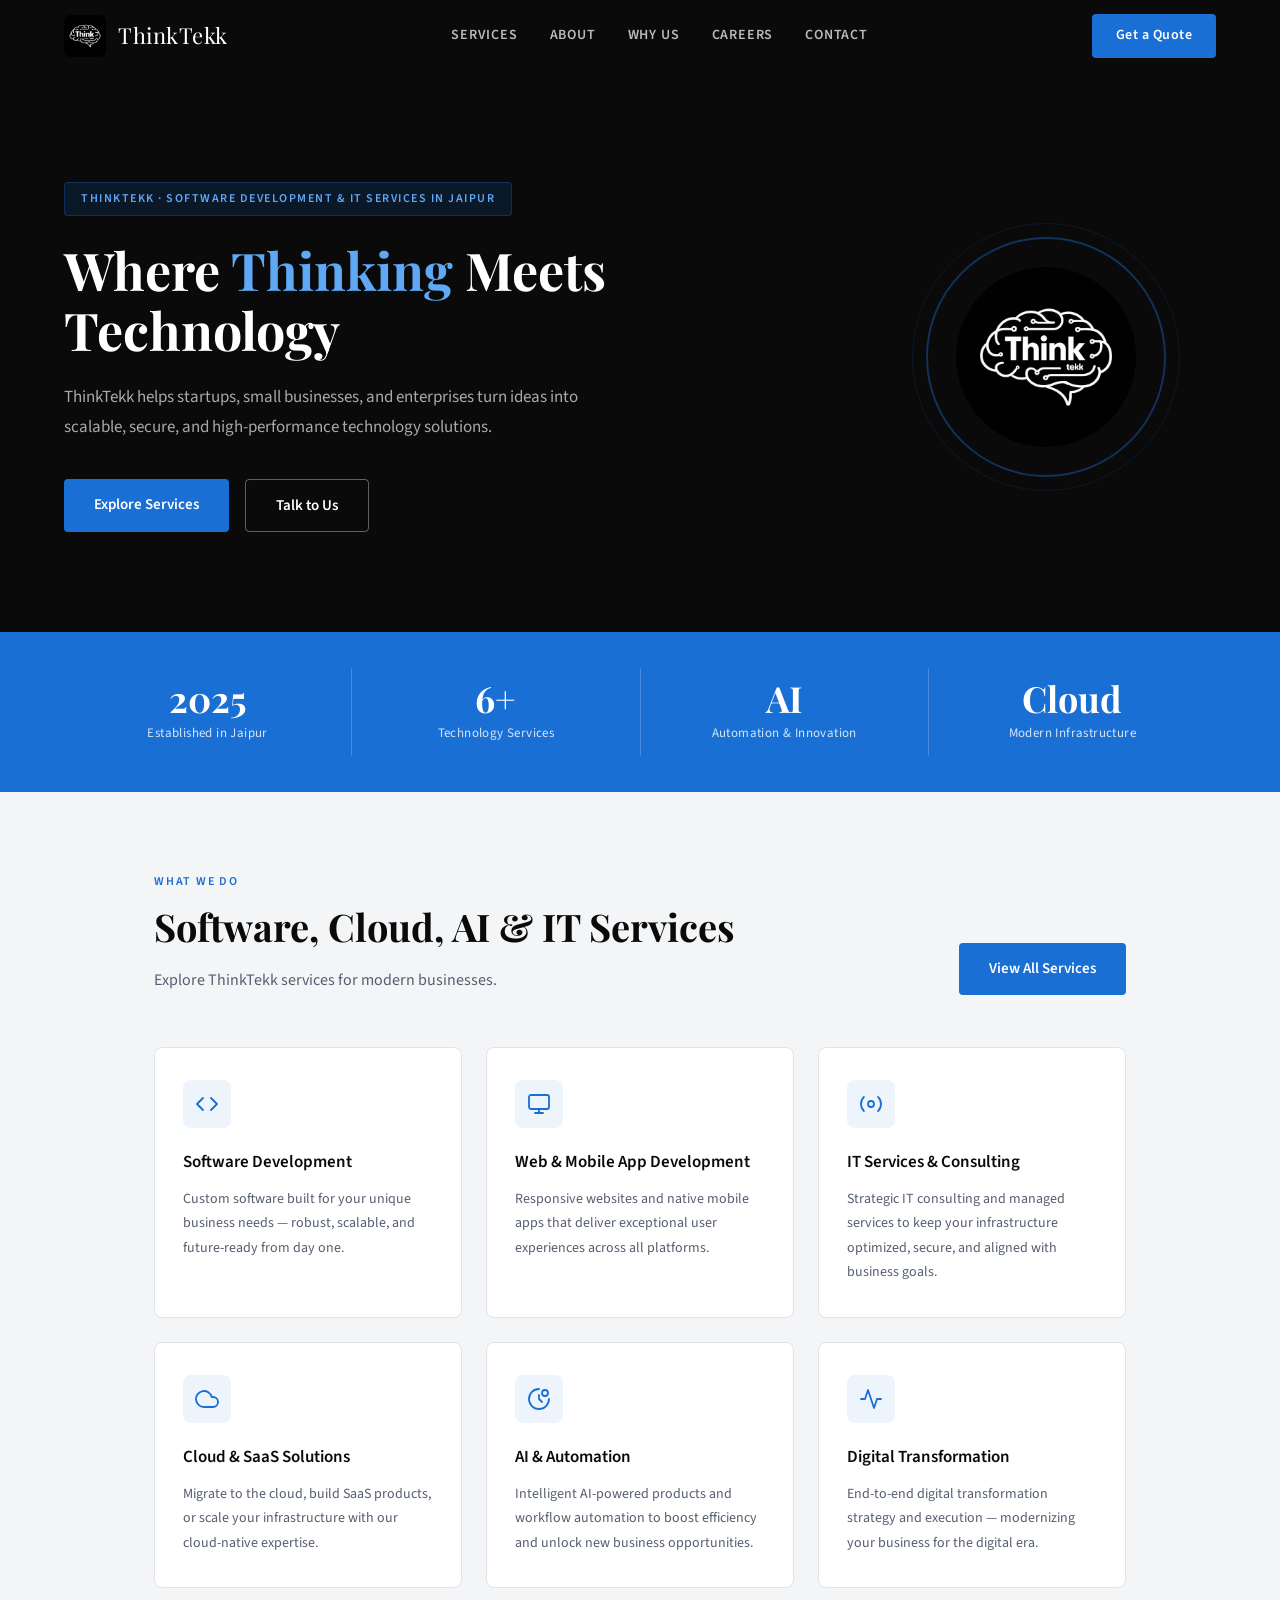
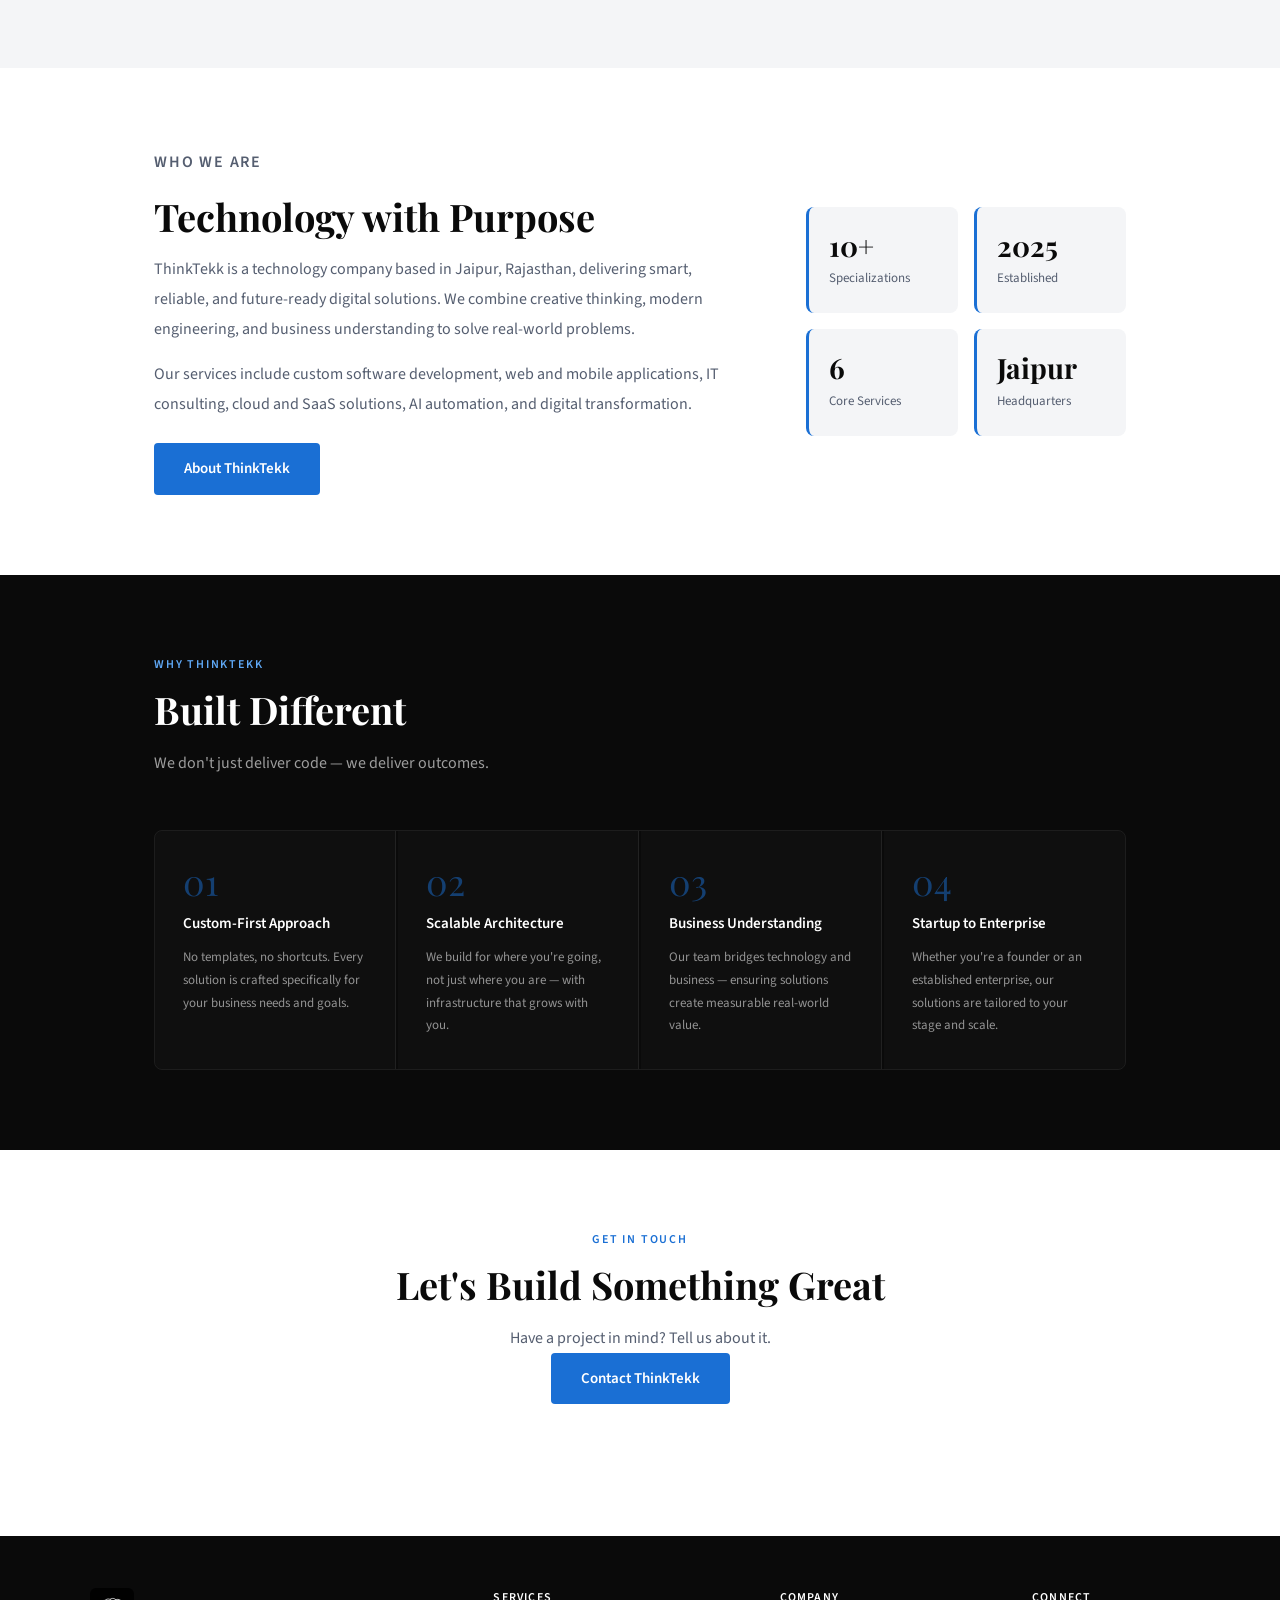
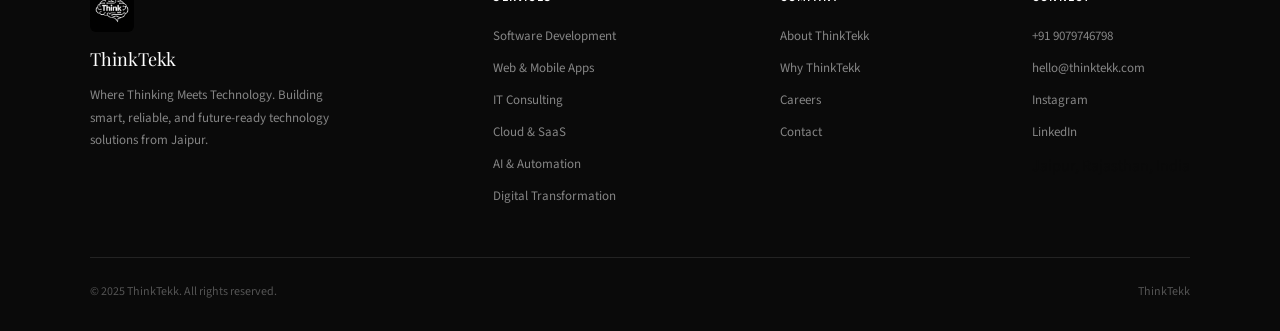
==== index.html @ 63abc214 "Improve homepage SEO, navigation and social links" ====
<!DOCTYPE html>
<html lang="en">
<head>
  <meta charset="UTF-8" />
  <meta name="viewport" content="width=device-width, initial-scale=1.0" />
  <title>ThinkTekk | Software Development & IT Services in Jaipur</title>
  <meta name="description" content="ThinkTekk is a Jaipur-based technology company offering software development, web and mobile apps, cloud and SaaS, AI automation, IT consulting, and digital transformation services." />
  <meta name="keywords" content="ThinkTekk, Think Tekk, Think Tek, Think Tech, software company Jaipur, IT company Jaipur, software development Jaipur, web development Jaipur, mobile app development, cloud solutions, AI automation, IT consulting" />
  <meta name="author" content="ThinkTekk" />
  <meta name="robots" content="index, follow, max-image-preview:large" />
  <link rel="canonical" href="https://www.thinktekk.com/" />
  <meta property="og:title" content="ThinkTekk | Software Development & IT Services in Jaipur" />
  <meta property="og:description" content="ThinkTekk delivers software, web, mobile, cloud, AI and IT consulting solutions from Jaipur, Rajasthan." />
  <meta property="og:image" content="https://www.thinktekk.com/asset/thinktekklogo.jpeg" />
  <meta property="og:url" content="https://www.thinktekk.com/" />
  <meta property="og:type" content="website" />
  <meta name="twitter:card" content="summary_large_image" />
  <meta name="twitter:title" content="ThinkTekk | Software Development & IT Services" />
  <meta name="twitter:description" content="Software development, web and mobile apps, cloud, AI automation and IT consulting by ThinkTekk." />
  <meta name="twitter:image" content="https://www.thinktekk.com/asset/thinktekklogo.jpeg" />
  <link rel="icon" href="asset/thinktekklogo.jpeg" type="image/jpeg" />
  <link rel="preconnect" href="https://fonts.googleapis.com">
  <link rel="preconnect" href="https://fonts.gstatic.com" crossorigin>
  <link href="https://fonts.googleapis.com/css2?family=Playfair+Display:wght@400;700&family=Source+Sans+3:wght@300;400;600&display=swap" rel="stylesheet" />
  <link rel="stylesheet" href="css/variables.css" />
  <link rel="stylesheet" href="css/base.css" />
  <link rel="stylesheet" href="css/navbar.css" />
  <link rel="stylesheet" href="css/hero.css" />
  <link rel="stylesheet" href="css/stats.css" />
  <link rel="stylesheet" href="css/services.css" />
  <link rel="stylesheet" href="css/about.css" />
  <link rel="stylesheet" href="css/why.css" />
  <link rel="stylesheet" href="css/contact.css" />
  <link rel="stylesheet" href="css/footer.css" />
  <link rel="stylesheet" href="css/careers.css" />
  <link rel="stylesheet" href="css/responsive.css" />
  <script type="application/ld+json">
  {
    "@context":"https://schema.org",
    "@type":"Organization",
    "name":"ThinkTekk",
    "alternateName":["Think Tekk","Think Tek","Think Tech"],
    "url":"https://www.thinktekk.com/",
    "logo":"https://www.thinktekk.com/asset/thinktekklogo.jpeg",
    "description":"Technology company providing software development, web and mobile apps, cloud, AI automation and IT consulting services.",
    "address":{"@type":"PostalAddress","addressLocality":"Jaipur","addressRegion":"Rajasthan","addressCountry":"IN"},
    "sameAs":["https://www.instagram.com/thethinktekk/","https://www.linkedin.com/company/think-tekk/"]
  }
  </script>
  <script type="application/ld+json">
  {
    "@context":"https://schema.org",
    "@type":"WebSite",
    "name":"ThinkTekk",
    "alternateName":["Think Tekk","Think Tek","Think Tech"],
    "url":"https://www.thinktekk.com/"
  }
  </script>
</head>
<body>
  <nav id="navbar" class="navbar" aria-label="Main navigation">
    <a href="/" class="nav-logo" aria-label="ThinkTekk home"><img src="asset/thinktekklogo.jpeg" alt="ThinkTekk software company Jaipur logo" /><span>ThinkTekk</span></a>
    <div class="nav-links" id="navLinks">
      <a href="services.html">Services</a>
      <a href="about.html">About</a>
      <a href="index.html#why">Why Us</a>
      <a href="careers.html">Careers</a>
      <a href="contact.html">Contact</a>
    </div>
    <a href="contact.html" class="nav-cta">Get a Quote</a>
    <button class="nav-hamburger" id="hamburger" aria-label="Toggle menu"><span></span><span></span><span></span></button>
  </nav>

  <main>
    <section class="hero" id="home">
      <div class="hero-text">
        <div class="hero-eyebrow">ThinkTekk · Software Development &amp; IT Services in Jaipur</div>
        <h1>Where <em>Thinking</em> Meets<br />Technology</h1>
        <p class="hero-sub">ThinkTekk helps startups, small businesses, and enterprises turn ideas into scalable, secure, and high-performance technology solutions.</p>
        <div class="hero-btns"><a href="services.html" class="btn-primary">Explore Services</a><a href="contact.html" class="btn-ghost">Talk to Us</a></div>
      </div>
      <div class="hero-visual"><div class="hero-logo-wrap"><img src="asset/thinktekklogo.jpeg" alt="ThinkTekk logo" /></div></div>
    </section>

    <div class="stats-bar">
      <div class="stat"><span class="stat-num">2025</span><span class="stat-label">Established in Jaipur</span></div>
      <div class="stat"><span class="stat-num">6+</span><span class="stat-label">Technology Services</span></div>
      <div class="stat"><span class="stat-num">AI</span><span class="stat-label">Automation &amp; Innovation</span></div>
      <div class="stat"><span class="stat-num">Cloud</span><span class="stat-label">Modern Infrastructure</span></div>
    </div>

    <section class="services" id="services">
      <div class="section-inner">
        <div class="services-header"><div><p class="section-tag">What We Do</p><h2 class="section-title">Software, Cloud, AI &amp; IT Services</h2><p class="section-sub">Explore ThinkTekk services for modern businesses.</p></div><a href="services.html" class="btn-primary">View All Services</a></div>
        <div class="services-grid" id="servicesGrid"></div>
      </div>
    </section>

    <section class="about" id="about"><div class="section-inner"><div class="about-inner"><div class="about-text"><p class="section-tag">Who We Are</p><h2 class="section-title">Technology with Purpose</h2><p>ThinkTekk is a technology company based in Jaipur, Rajasthan, delivering smart, reliable, and future-ready digital solutions. We combine creative thinking, modern engineering, and business understanding to solve real-world problems.</p><p>Our services include custom software development, web and mobile applications, IT consulting, cloud and SaaS solutions, AI automation, and digital transformation.</p><a href="about.html" class="btn-primary">About ThinkTekk</a></div><div class="about-highlights" id="aboutHighlights"></div></div></div></section>

    <section class="why" id="why"><div class="section-inner"><p class="section-tag accent-blue">Why ThinkTekk</p><h2 class="section-title light">Built Different</h2><p class="section-sub light">We don't just deliver code — we deliver outcomes.</p><div class="why-grid" id="whyGrid"></div></div></section>

    <section class="contact" id="contact"><div class="section-inner"><div class="contact-header"><p class="section-tag">Get In Touch</p><h2 class="section-title">Let's Build Something Great</h2><p class="section-sub centered">Have a project in mind? Tell us about it.</p><a href="contact.html" class="btn-primary">Contact ThinkTekk</a></div></div></section>
  </main>

  <footer>
    <div class="footer-top">
      <div class="footer-brand"><img src="asset/thinktekklogo.jpeg" alt="ThinkTekk" /><p class="brand-name">ThinkTekk</p><p>Where Thinking Meets Technology. Building smart, reliable, and future-ready technology solutions from Jaipur.</p></div>
      <div class="footer-col"><h4>Services</h4><a href="software-development.html">Software Development</a><a href="web-mobile-app-development.html">Web &amp; Mobile Apps</a><a href="it-consulting.html">IT Consulting</a><a href="cloud-saas.html">Cloud &amp; SaaS</a><a href="ai-automation.html">AI &amp; Automation</a><a href="digital-transformation.html">Digital Transformation</a></div>
      <div class="footer-col"><h4>Company</h4><a href="about.html">About ThinkTekk</a><a href="index.html#why">Why ThinkTekk</a><a href="careers.html">Careers</a><a href="contact.html">Contact</a></div>
      <div class="footer-col"><h4>Connect</h4><a href="tel:+919079746798">+91 9079746798</a><a href="mailto:hello@thinktekk.com">hello@thinktekk.com</a><a href="https://www.instagram.com/thethinktekk/" target="_blank" rel="noopener noreferrer">Instagram</a><a href="https://www.linkedin.com/company/think-tekk/" target="_blank" rel="noopener noreferrer">LinkedIn</a><span>Jaipur, Rajasthan, India</span></div>
    </div>
    <div class="footer-bottom"><p>© 2025 ThinkTekk. All rights reserved.</p><a href="/">ThinkTekk</a></div>
  </footer>
  <script src="js/data.js"></script><script src="js/navbar.js"></script><script src="js/services.js"></script><script src="js/about.js"></script><script src="js/why.js"></script><script src="js/animations.js"></script>
</body>
</html>
---- css/variables.css ----
/* =============================================
   DESIGN TOKENS — variables.css
   ============================================= */
:root {
  --black:        #0a0a0a;
  --white:        #ffffff;
  --accent:       #1a6fd4;
  --accent-dark:  #1256aa;
  --accent-light: #5fa8f5;

  --gray-light:   #f4f5f7;
  --gray-mid:     #e0e3ea;
  --gray-text:    #555e70;

  --font-serif: 'Playfair Display', serif;
  --font-sans:  'Source Sans 3', sans-serif;

  --radius-sm:  4px;
  --radius-md:  8px;
  --radius-lg:  12px;

  --section-pad: 80px 0;
  --container:   1100px;
}
---- css/base.css ----
/* =============================================
   BASE — base.css
   ============================================= */
*, *::before, *::after { margin: 0; padding: 0; box-sizing: border-box; }

html { scroll-behavior: smooth; }

body {
  font-family: var(--font-sans);
  color: var(--black);
  background: var(--white);
  font-size: 16px;
  line-height: 1.7;
}

a { text-decoration: none; color: inherit; }

img { display: block; max-width: 100%; }

/* Shared section wrapper */
.section-inner {
  max-width: var(--container);
  margin: 0 auto;
  padding: 0 5%;
}

/* Shared typography helpers */
.section-tag {
  font-size: 12px;
  font-weight: 600;
  letter-spacing: 1.8px;
  text-transform: uppercase;
  color: var(--accent);
  margin-bottom: 12px;
}
.section-tag.accent-blue { color: var(--accent-light); }

.section-title {
  font-family: var(--font-serif);
  font-size: 38px;
  line-height: 1.2;
  color: var(--black);
  margin-bottom: 16px;
}
.section-title.light { color: var(--white); }

.section-sub {
  font-size: 16px;
  color: var(--gray-text);
  max-width: 560px;
  line-height: 1.8;
}
.section-sub.light   { color: rgba(255,255,255,0.6); }
.section-sub.centered{ margin: 0 auto; text-align: center; }

/* Shared buttons */
.btn-primary {
  display: inline-block;
  background: var(--accent);
  color: var(--white);
  padding: 13px 30px;
  border-radius: var(--radius-sm);
  font-weight: 600;
  font-size: 15px;
  transition: background 0.2s;
}
.btn-primary:hover { background: var(--accent-dark); }

.btn-ghost {
  display: inline-block;
  border: 1.5px solid rgba(255,255,255,0.35);
  color: var(--white);
  padding: 13px 30px;
  border-radius: var(--radius-sm);
  font-weight: 600;
  font-size: 15px;
  transition: border-color 0.2s;
}
.btn-ghost:hover { border-color: var(--white); }

/* Fade-in animation (triggered by JS) */
.fade-in {
  opacity: 0;
  transform: translateY(24px);
  transition: opacity 0.55s ease, transform 0.55s ease;
}
.fade-in.visible {
  opacity: 1;
  transform: translateY(0);
}
---- css/navbar.css ----
/* =============================================
   NAVBAR — navbar.css
   ============================================= */
.navbar {
  background: var(--black);
  padding: 0 5%;
  display: flex;
  align-items: center;
  justify-content: space-between;
  height: 72px;
  position: sticky;
  top: 0;
  z-index: 1000;
  transition: box-shadow 0.3s;
}
.navbar.scrolled {
  box-shadow: 0 2px 24px rgba(0,0,0,0.4);
}

.nav-logo {
  display: flex;
  align-items: center;
  gap: 12px;
}
.nav-logo img {
  height: 42px;
  width: 42px;
  border-radius: 6px;
  object-fit: cover;
}
.nav-logo span {
  color: var(--white);
  font-family: var(--font-serif);
  font-size: 22px;
  letter-spacing: 0.5px;
}

.nav-links {
  display: flex;
  gap: 32px;
}
.nav-links a {
  color: rgba(255,255,255,0.72);
  font-size: 14px;
  font-weight: 600;
  letter-spacing: 0.8px;
  text-transform: uppercase;
  transition: color 0.2s;
  position: relative;
}
.nav-links a::after {
  content: '';
  position: absolute;
  bottom: -4px;
  left: 0;
  width: 0;
  height: 2px;
  background: var(--accent);
  transition: width 0.25s;
}
.nav-links a:hover { color: var(--white); }
.nav-links a:hover::after { width: 100%; }

.nav-cta {
  background: var(--accent);
  color: var(--white);
  padding: 10px 24px;
  border-radius: var(--radius-sm);
  font-size: 14px;
  font-weight: 600;
  letter-spacing: 0.5px;
  transition: background 0.2s;
}
.nav-cta:hover { background: var(--accent-dark); }

/* Hamburger (mobile) */
.nav-hamburger {
  display: none;
  flex-direction: column;
  gap: 5px;
  background: none;
  border: none;
  cursor: pointer;
  padding: 4px;
}
.nav-hamburger span {
  display: block;
  width: 24px;
  height: 2px;
  background: var(--white);
  border-radius: 2px;
  transition: all 0.25s;
}
.nav-hamburger.open span:nth-child(1) { transform: translateY(7px) rotate(45deg); }
.nav-hamburger.open span:nth-child(2) { opacity: 0; }
.nav-hamburger.open span:nth-child(3) { transform: translateY(-7px) rotate(-45deg); }
---- css/hero.css ----
/* =============================================
   HERO — hero.css
   ============================================= */
.hero {
  background: var(--black);
  padding: 100px 5% 90px;
  display: flex;
  align-items: center;
  gap: 60px;
  min-height: 560px;
  max-width: 100%;
}

.hero-text { flex: 1; }

.hero-eyebrow {
  display: inline-block;
  background: rgba(26,111,212,0.15);
  color: var(--accent-light);
  font-size: 12px;
  font-weight: 600;
  letter-spacing: 1.5px;
  text-transform: uppercase;
  padding: 6px 16px;
  border-radius: var(--radius-sm);
  margin-bottom: 24px;
  border: 1px solid rgba(26,111,212,0.3);
}

.hero h1 {
  font-family: var(--font-serif);
  font-size: 52px;
  line-height: 1.15;
  color: var(--white);
  margin-bottom: 22px;
}
.hero h1 em {
  color: var(--accent-light);
  font-style: normal;
}

.hero-sub {
  font-size: 17px;
  color: rgba(255,255,255,0.65);
  line-height: 1.8;
  max-width: 520px;
  margin-bottom: 36px;
}

.hero-btns {
  display: flex;
  gap: 16px;
  flex-wrap: wrap;
}

/* Logo circle */
.hero-visual {
  flex: 0 0 340px;
  display: flex;
  align-items: center;
  justify-content: center;
}
.hero-logo-wrap {
  width: 240px;
  height: 240px;
  border-radius: 50%;
  border: 2px solid rgba(26,111,212,0.4);
  display: flex;
  align-items: center;
  justify-content: center;
  position: relative;
  animation: pulse-ring 3s ease-in-out infinite;
}
.hero-logo-wrap::before {
  content: '';
  position: absolute;
  inset: -16px;
  border-radius: 50%;
  border: 1px solid rgba(26,111,212,0.15);
}
.hero-logo-wrap img {
  width: 180px;
  height: 180px;
  border-radius: 50%;
  object-fit: cover;
}

@keyframes pulse-ring {
  0%, 100% { box-shadow: 0 0 0 0 rgba(26,111,212,0.25); }
  50%       { box-shadow: 0 0 0 18px rgba(26,111,212,0); }
}
---- css/stats.css ----
/* =============================================
   STATS BAR — stats.css
   ============================================= */
.stats-bar {
  background: var(--accent);
  padding: 36px 5%;
  display: flex;
  justify-content: center;
}

.stat {
  flex: 1;
  text-align: center;
  padding: 12px 24px;
  border-right: 1px solid rgba(255,255,255,0.2);
  display: flex;
  flex-direction: column;
  align-items: center;
  gap: 6px;
}
.stat:last-child { border-right: none; }

.stat-num {
  font-family: var(--font-serif);
  font-size: 36px;
  color: var(--white);
  font-weight: 700;
  line-height: 1;
}
.stat-label {
  font-size: 13px;
  color: rgba(255,255,255,0.82);
  letter-spacing: 0.4px;
}
---- css/services.css ----
/* =============================================
   SERVICES — services.css
   ============================================= */
.services {
  background: var(--gray-light);
  padding: var(--section-pad);
}

.services-header {
  display: flex;
  justify-content: space-between;
  align-items: flex-end;
  margin-bottom: 52px;
  flex-wrap: wrap;
  gap: 20px;
}

.services-grid {
  display: grid;
  grid-template-columns: repeat(auto-fit, minmax(280px, 1fr));
  gap: 24px;
}

/* Card */
.service-card {
  background: var(--white);
  border: 1px solid var(--gray-mid);
  border-radius: var(--radius-md);
  padding: 32px 28px;
  transition: border-color 0.2s, transform 0.2s;
  position: relative;
  overflow: hidden;
  cursor: default;
}
.service-card::before {
  content: '';
  position: absolute;
  top: 0; left: 0; right: 0;
  height: 3px;
  background: var(--accent);
  transform: scaleX(0);
  transform-origin: left;
  transition: transform 0.3s ease;
}
.service-card:hover {
  border-color: var(--accent);
  transform: translateY(-4px);
}
.service-card:hover::before { transform: scaleX(1); }

.service-icon {
  width: 48px;
  height: 48px;
  background: rgba(26,111,212,0.08);
  border-radius: var(--radius-md);
  display: flex;
  align-items: center;
  justify-content: center;
  margin-bottom: 20px;
}
.service-icon svg {
  width: 24px;
  height: 24px;
  stroke: var(--accent);
  fill: none;
  stroke-width: 1.8;
  stroke-linecap: round;
  stroke-linejoin: round;
}

.service-card h3 {
  font-size: 17px;
  font-weight: 600;
  color: var(--black);
  margin-bottom: 10px;
}
.service-card p {
  font-size: 14px;
  color: var(--gray-text);
  line-height: 1.75;
}
---- css/about.css ----
/* =============================================
   ABOUT — about.css
   ============================================= */
.about { background: var(--white); padding: var(--section-pad); }

.about-inner {
  display: flex;
  gap: 72px;
  align-items: center;
  flex-wrap: wrap;
}

.about-text { flex: 1; min-width: 280px; }
.about-text p {
  font-size: 16px;
  color: var(--gray-text);
  line-height: 1.85;
  margin-bottom: 16px;
}
.about-text .btn-primary { margin-top: 8px; }

.about-highlights {
  flex: 0 0 320px;
  display: grid;
  grid-template-columns: 1fr 1fr;
  gap: 16px;
}

.highlight-box {
  background: var(--gray-light);
  border-radius: var(--radius-md);
  padding: 24px 20px;
  border-left: 3px solid var(--accent);
  transition: transform 0.2s;
}
.highlight-box:hover { transform: translateY(-3px); }

.highlight-box .num {
  font-family: var(--font-serif);
  font-size: 28px;
  color: var(--black);
  font-weight: 700;
  line-height: 1.1;
}
.highlight-box .lbl {
  font-size: 13px;
  color: var(--gray-text);
  margin-top: 6px;
}
---- css/why.css ----
/* =============================================
   WHY US — why.css
   ============================================= */
.why { background: var(--black); padding: var(--section-pad); }

.why-grid {
  display: grid;
  grid-template-columns: repeat(auto-fit, minmax(220px, 1fr));
  gap: 2px;
  margin-top: 52px;
  border: 1px solid rgba(255,255,255,0.08);
  border-radius: var(--radius-md);
  overflow: hidden;
}

.why-item {
  padding: 32px 28px;
  border-right: 1px solid rgba(255,255,255,0.08);
  background: rgba(255,255,255,0.02);
  transition: background 0.2s;
}
.why-item:last-child { border-right: none; }
.why-item:hover { background: rgba(255,255,255,0.05); }

.why-num {
  font-family: var(--font-serif);
  font-size: 36px;
  color: rgba(26,111,212,0.5);
  margin-bottom: 12px;
  line-height: 1;
}
.why-item h3 {
  font-size: 15px;
  font-weight: 600;
  color: var(--white);
  margin-bottom: 10px;
}
.why-item p {
  font-size: 13px;
  color: rgba(255,255,255,0.55);
  line-height: 1.75;
}
---- css/contact.css ----
/* =============================================
   CONTACT — contact.css
   ============================================= */
.contact { background: var(--white); padding: var(--section-pad); }

.contact-header {
  text-align: center;
  margin-bottom: 52px;
}

.contact-inner {
  display: grid;
  grid-template-columns: 1fr 1fr;
  gap: 60px;
  align-items: start;
}

/* Left column */
.contact-info h3 {
  font-family: var(--font-serif);
  font-size: 28px;
  margin-bottom: 16px;
}
.contact-info > p {
  color: var(--gray-text);
  font-size: 15px;
  line-height: 1.8;
  margin-bottom: 28px;
}

.contact-detail {
  display: flex;
  align-items: flex-start;
  gap: 14px;
  margin-bottom: 20px;
}
.contact-detail svg {
  width: 20px;
  height: 20px;
  stroke: var(--accent);
  fill: none;
  stroke-width: 1.8;
  stroke-linecap: round;
  stroke-linejoin: round;
  flex-shrink: 0;
  margin-top: 3px;
}
.contact-detail .detail-label {
  display: block;
  font-size: 11px;
  color: var(--gray-text);
  text-transform: uppercase;
  letter-spacing: 0.8px;
  margin-bottom: 3px;
}
.contact-detail .detail-value {
  font-size: 15px;
  font-weight: 600;
  color: var(--black);
}
.contact-detail .detail-value a {
  color: var(--accent);
}

/* Right column — form */
.contact-form {
  background: var(--gray-light);
  border-radius: var(--radius-md);
  padding: 36px 32px;
}
.contact-form h3 {
  font-size: 20px;
  font-weight: 600;
  margin-bottom: 24px;
}

.form-row { margin-bottom: 18px; }
.form-row label {
  display: block;
  font-size: 13px;
  font-weight: 600;
  color: var(--black);
  letter-spacing: 0.4px;
  margin-bottom: 6px;
}
.form-row input,
.form-row textarea,
.form-row select {
  width: 100%;
  background: var(--white);
  border: 1px solid var(--gray-mid);
  border-radius: 5px;
  padding: 11px 14px;
  font-size: 14px;
  font-family: var(--font-sans);
  color: var(--black);
  transition: border-color 0.2s;
  appearance: none;
}
.form-row input:focus,
.form-row textarea:focus,
.form-row select:focus {
  outline: none;
  border-color: var(--accent);
}
.form-row textarea {
  min-height: 110px;
  resize: vertical;
}

.form-submit {
  width: 100%;
  background: var(--accent);
  color: var(--white);
  border: none;
  padding: 14px;
  border-radius: 5px;
  font-size: 15px;
  font-weight: 600;
  cursor: pointer;
  font-family: var(--font-sans);
  transition: background 0.2s;
}
.form-submit:hover { background: var(--accent-dark); }
.form-submit:disabled { opacity: 0.6; cursor: not-allowed; }

.form-feedback {
  margin-top: 12px;
  font-size: 14px;
  text-align: center;
  min-height: 20px;
}
.form-feedback.success { color: #2e7d32; }
.form-feedback.error   { color: #c62828; }
---- css/footer.css ----
/* =============================================
   FOOTER — footer.css
   ============================================= */
footer {
  background: var(--black);
  padding: 52px 5% 28px;
}

.footer-top {
  display: flex;
  justify-content: space-between;
  align-items: flex-start;
  gap: 40px;
  flex-wrap: wrap;
  padding-bottom: 40px;
  border-bottom: 1px solid rgba(255,255,255,0.1);
  max-width: var(--container);
  margin: 0 auto;
}

.footer-brand img {
  height: 44px;
  width: 44px;
  border-radius: 6px;
  object-fit: cover;
  margin-bottom: 12px;
}
.footer-brand .brand-name {
  color: var(--white);
  font-family: var(--font-serif);
  font-size: 18px;
  margin-bottom: 8px;
}
.footer-brand p {
  font-size: 13px;
  color: rgba(255,255,255,0.5);
  max-width: 240px;
  line-height: 1.75;
}

.footer-col h4 {
  color: var(--white);
  font-size: 12px;
  font-weight: 600;
  letter-spacing: 1.2px;
  text-transform: uppercase;
  margin-bottom: 16px;
}
.footer-col a {
  display: block;
  font-size: 13px;
  color: rgba(255,255,255,0.5);
  margin-bottom: 10px;
  transition: color 0.2s;
}
.footer-col a:hover { color: var(--white); }

.footer-bottom {
  max-width: var(--container);
  margin: 0 auto;
  padding-top: 24px;
  display: flex;
  justify-content: space-between;
  align-items: center;
  flex-wrap: wrap;
  gap: 12px;
}
.footer-bottom p,
.footer-bottom a {
  font-size: 12px;
  color: rgba(255,255,255,0.3);
}
.footer-bottom a:hover { color: rgba(255,255,255,0.7); }
---- css/careers.css ----
/* =============================================
   CAREERS — careers.css
   ThinkTekk Careers Section
   ============================================= */


/* =============================================
   CAREERS SECTION
   ============================================= */

.careers {
  padding: var(--section-pad);
  background: var(--gray-light);
}


/* =============================================
   CAREERS HEADER
   ============================================= */

.careers-header {
  margin-bottom: 42px;
}

.careers-header .section-tag {
  margin-bottom: 10px;
}

.careers-header .section-sub {
  max-width: 650px;
}


/* =============================================
   CAREERS GRID
   ============================================= */

.careers-grid {
  display: grid;
  grid-template-columns: repeat(2, minmax(0, 1fr));
  gap: 24px;
}


/* =============================================
   CAREER CARD
   ============================================= */

.career-card {
  position: relative;
  display: flex;
  flex-direction: column;

  background: var(--white);
  border: 1px solid var(--gray-mid);
  border-radius: var(--radius-md);

  padding: 30px;

  min-height: 360px;

  transition:
    transform 0.25s ease,
    box-shadow 0.25s ease,
    border-color 0.25s ease;
}


.career-card:hover {
  transform: translateY(-5px);

  border-color: rgba(26, 111, 212, 0.35);

  box-shadow:
    0 12px 30px rgba(10, 10, 10, 0.08);
}


/* =============================================
   CAREER CARD HEADER
   ============================================= */

.career-card-header {
  display: flex;
  justify-content: space-between;
  align-items: flex-start;

  gap: 20px;

  margin-bottom: 22px;
}


.career-card-header h3 {
  font-family: var(--font-serif);

  color: var(--black);

  font-size: 25px;
  line-height: 1.25;

  margin-top: 5px;
}


.career-department {
  color: var(--accent);

  font-size: 11px;
  font-weight: 700;

  letter-spacing: 1.5px;
  text-transform: uppercase;

  margin: 0;
}


/* =============================================
   EMPLOYMENT TYPE
   ============================================= */

.career-type {
  flex-shrink: 0;

  color: var(--accent);

  background: rgba(26, 111, 212, 0.08);

  border: 1px solid rgba(26, 111, 212, 0.18);

  border-radius: 20px;

  padding: 6px 12px;

  font-size: 11px;
  font-weight: 600;

  letter-spacing: 0.4px;

  white-space: nowrap;
}


/* =============================================
   CAREER META INFORMATION
   ============================================= */

.career-meta {
  display: flex;
  flex-wrap: wrap;

  gap: 8px 18px;

  margin-bottom: 20px;

  color: var(--gray-text);

  font-size: 13px;
}


.career-meta span {
  display: inline-flex;
  align-items: center;

  gap: 5px;
}


/* =============================================
   DESCRIPTION
   ============================================= */

.career-description {
  color: var(--gray-text);

  font-size: 14px;
  line-height: 1.75;

  margin-bottom: 22px;
}


/* =============================================
   SKILLS
   ============================================= */

.career-skills {
  display: flex;
  flex-wrap: wrap;

  gap: 7px;

  margin-bottom: 28px;
}


.skill-tag {
  display: inline-block;

  color: var(--gray-text);

  background: var(--gray-light);

  border: 1px solid var(--gray-mid);

  border-radius: var(--radius-sm);

  padding: 5px 9px;

  font-size: 11px;
  font-weight: 600;

  transition:
    color 0.2s ease,
    border-color 0.2s ease,
    background 0.2s ease;
}


.career-card:hover .skill-tag {
  border-color: rgba(26, 111, 212, 0.18);
}


/* =============================================
   APPLY BUTTON
   ============================================= */

.apply-btn {
  display: inline-flex;
  align-items: center;
  justify-content: center;

  align-self: flex-start;

  margin-top: auto;

  background: var(--accent);
  color: var(--white);

  padding: 11px 22px;

  border-radius: var(--radius-sm);

  font-size: 14px;
  font-weight: 600;

  letter-spacing: 0.3px;

  transition:
    background 0.2s ease,
    transform 0.2s ease;
}


.apply-btn:hover {
  background: var(--accent-dark);

  transform: translateX(3px);
}


/* =============================================
   LOADING STATE
   ============================================= */

.careers-loading {
  grid-column: 1 / -1;

  text-align: center;

  color: var(--gray-text);

  padding: 50px 20px;

  font-size: 15px;
}


/* =============================================
   NO OPENINGS
   ============================================= */

.no-careers {
  grid-column: 1 / -1;

  text-align: center;

  background: var(--white);

  border: 1px solid var(--gray-mid);

  border-radius: var(--radius-md);

  padding: 60px 30px;
}


.no-careers h3 {
  font-family: var(--font-serif);

  color: var(--black);

  font-size: 26px;

  margin-bottom: 10px;
}


.no-careers p {
  color: var(--gray-text);

  font-size: 15px;

  margin-top: 5px;
}


/* =============================================
   ERROR STATE
   ============================================= */

.careers-error {
  grid-column: 1 / -1;

  text-align: center;

  background: var(--white);

  border: 1px solid rgba(26, 111, 212, 0.2);

  border-radius: var(--radius-md);

  padding: 50px 30px;
}


.careers-error h3 {
  font-family: var(--font-serif);

  color: var(--black);

  font-size: 24px;

  margin-bottom: 10px;
}


.careers-error p {
  color: var(--gray-text);

  font-size: 14px;
}


/* =============================================
   FADE-IN SUPPORT
   Uses existing .fade-in system
   ============================================= */

.career-card.fade-in {
  opacity: 0;
  transform: translateY(24px);
}


.career-card.fade-in.visible {
  opacity: 1;
  transform: translateY(0);
}


/* =============================================
   TABLET
   ============================================= */

@media (max-width: 900px) {

  .careers-grid {
    grid-template-columns: 1fr 1fr;
  }

  .career-card {
    padding: 25px;
  }

  .career-card-header h3 {
    font-size: 22px;
  }

}


/* =============================================
   MOBILE
   ============================================= */

@media (max-width: 768px) {

  .careers {
    padding: 65px 0;
  }

  .careers-header {
    margin-bottom: 30px;
  }

  .careers-grid {
    grid-template-columns: 1fr;
    gap: 18px;
  }

  .career-card {
    padding: 24px;

    min-height: auto;
  }

  .career-card-header {
    flex-direction: column;

    gap: 12px;

    margin-bottom: 18px;
  }

  .career-card-header h3 {
    font-size: 22px;
  }

  .career-type {
    align-self: flex-start;
  }

  .career-meta {
    flex-direction: column;

    gap: 7px;

    margin-bottom: 18px;
  }

  .career-description {
    font-size: 14px;

    margin-bottom: 20px;
  }

  .career-skills {
    margin-bottom: 24px;
  }

  .apply-btn {
    width: 100%;
  }

  .no-careers,
  .careers-error {
    padding: 45px 20px;
  }

}


/* =============================================
   SMALL MOBILE
   ============================================= */

@media (max-width: 480px) {

  .career-card {
    padding: 20px;
  }

  .career-card-header h3 {
    font-size: 20px;
  }

  .career-department {
    font-size: 10px;
  }

  .career-meta {
    font-size: 12px;
  }

  .skill-tag {
    font-size: 10px;

    padding: 5px 8px;
  }

}
---- css/responsive.css ----
/* =============================================
   RESPONSIVE — responsive.css
   ============================================= */

/* Tablet */
@media (max-width: 900px) {
  .contact-inner { grid-template-columns: 1fr; }
  .about-inner   { flex-direction: column; }
  .about-highlights { flex: unset; width: 100%; }
  .why-grid { grid-template-columns: 1fr 1fr; }
  .why-item { border-right: none; border-bottom: 1px solid rgba(255,255,255,0.08); }
  .why-item:last-child { border-bottom: none; }
}

/* Mobile */
@media (max-width: 768px) {
  /* Navbar */
  .nav-links {
    display: none;
    flex-direction: column;
    gap: 0;
    position: absolute;
    top: 72px;
    left: 0;
    right: 0;
    background: var(--black);
    padding: 16px 5%;
    border-top: 1px solid rgba(255,255,255,0.1);
  }
  .nav-links.open { display: flex; }
  .nav-links a {
    padding: 12px 0;
    border-bottom: 1px solid rgba(255,255,255,0.08);
    font-size: 15px;
  }
  .nav-links a:last-child { border-bottom: none; }
  .nav-hamburger { display: flex; }
  .nav-cta { display: none; }

  /* Hero */
  .hero {
    flex-direction: column;
    text-align: center;
    padding: 60px 5% 52px;
    gap: 36px;
  }
  .hero h1 { font-size: 34px; }
  .hero-sub { font-size: 15px; margin-left: auto; margin-right: auto; }
  .hero-btns { justify-content: center; }
  .hero-visual { display: none; }

  /* Stats */
  .stats-bar { flex-wrap: wrap; }
  .stat {
    flex: 0 0 50%;
    border-right: none;
    border-bottom: 1px solid rgba(255,255,255,0.2);
  }
  .stat:nth-child(odd) { border-right: 1px solid rgba(255,255,255,0.2); }
  .stat:nth-last-child(-n+2) { border-bottom: none; }

  /* Section titles */
  .section-title { font-size: 30px; }
  .services-header { flex-direction: column; align-items: flex-start; }

  /* Why grid */
  .why-grid { grid-template-columns: 1fr; }

  /* Footer */
  .footer-top { flex-direction: column; gap: 32px; }
  .footer-bottom { flex-direction: column; align-items: flex-start; gap: 8px; }
}
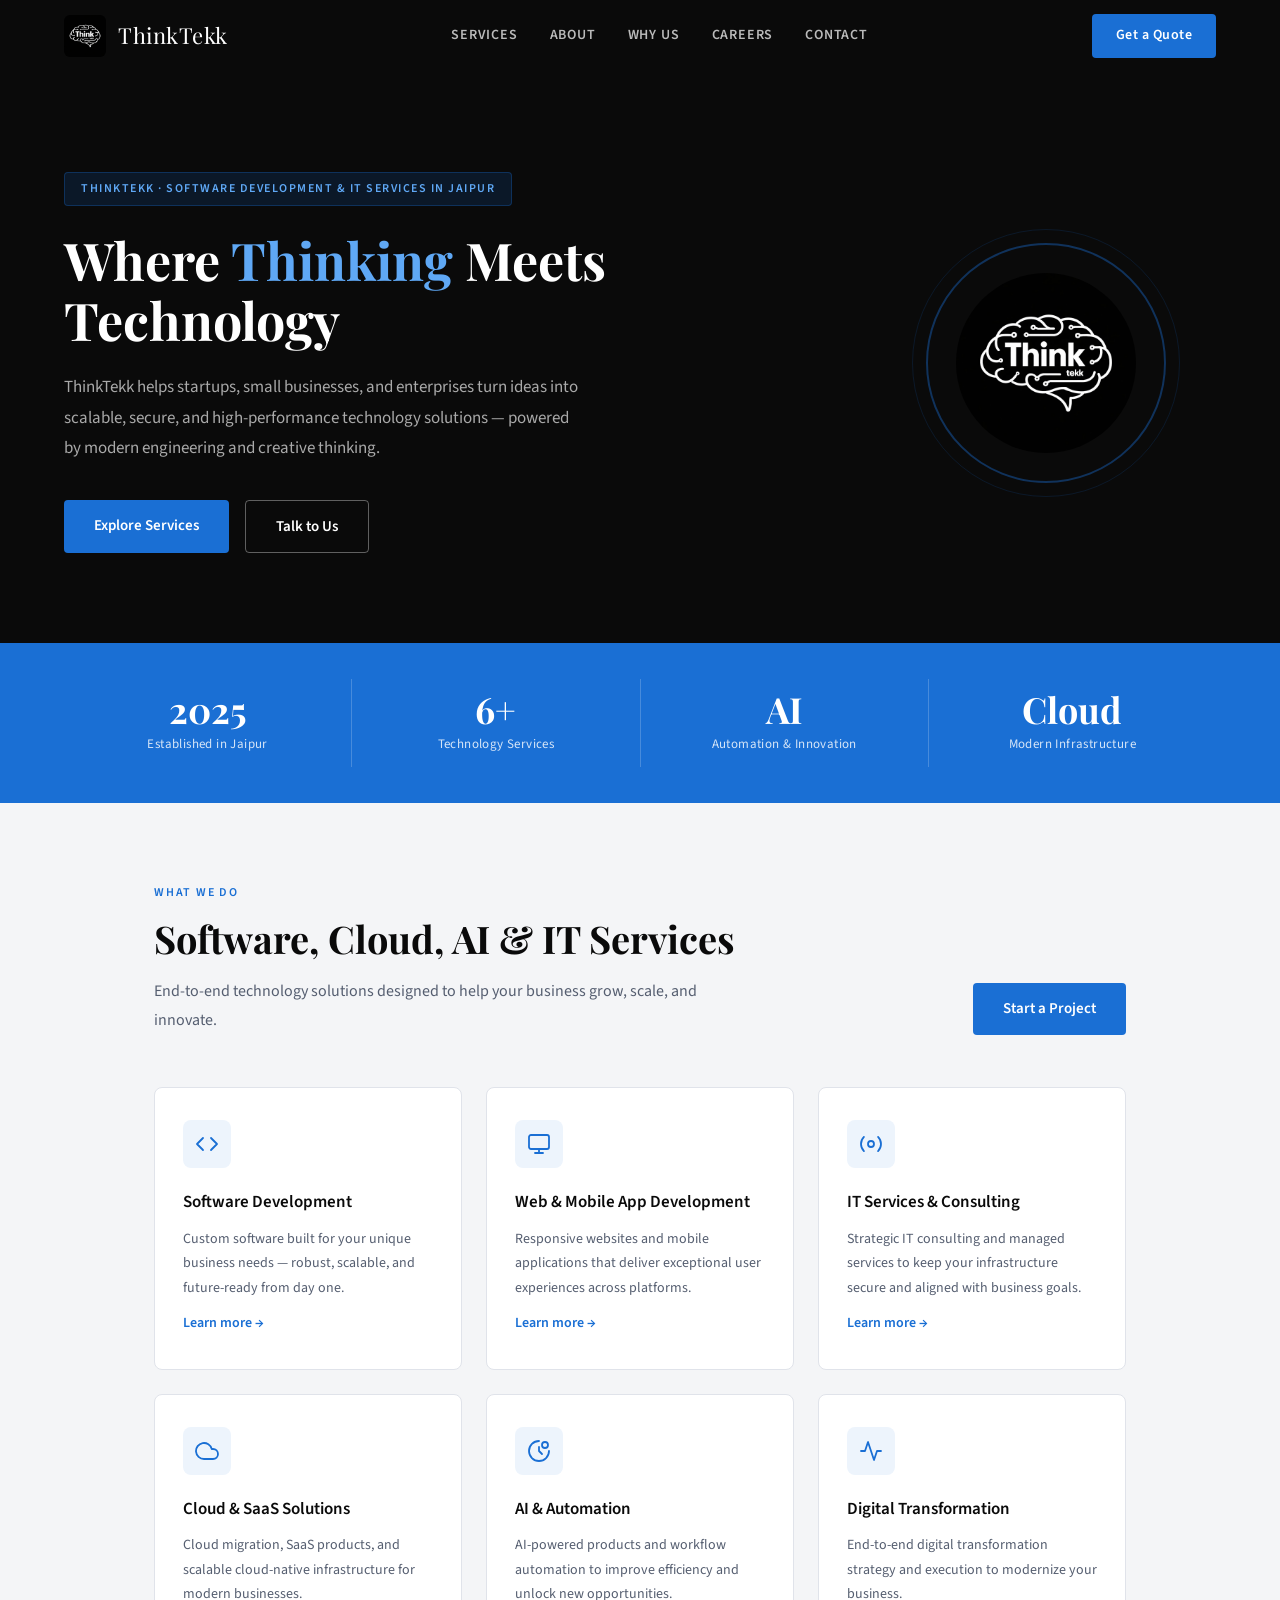
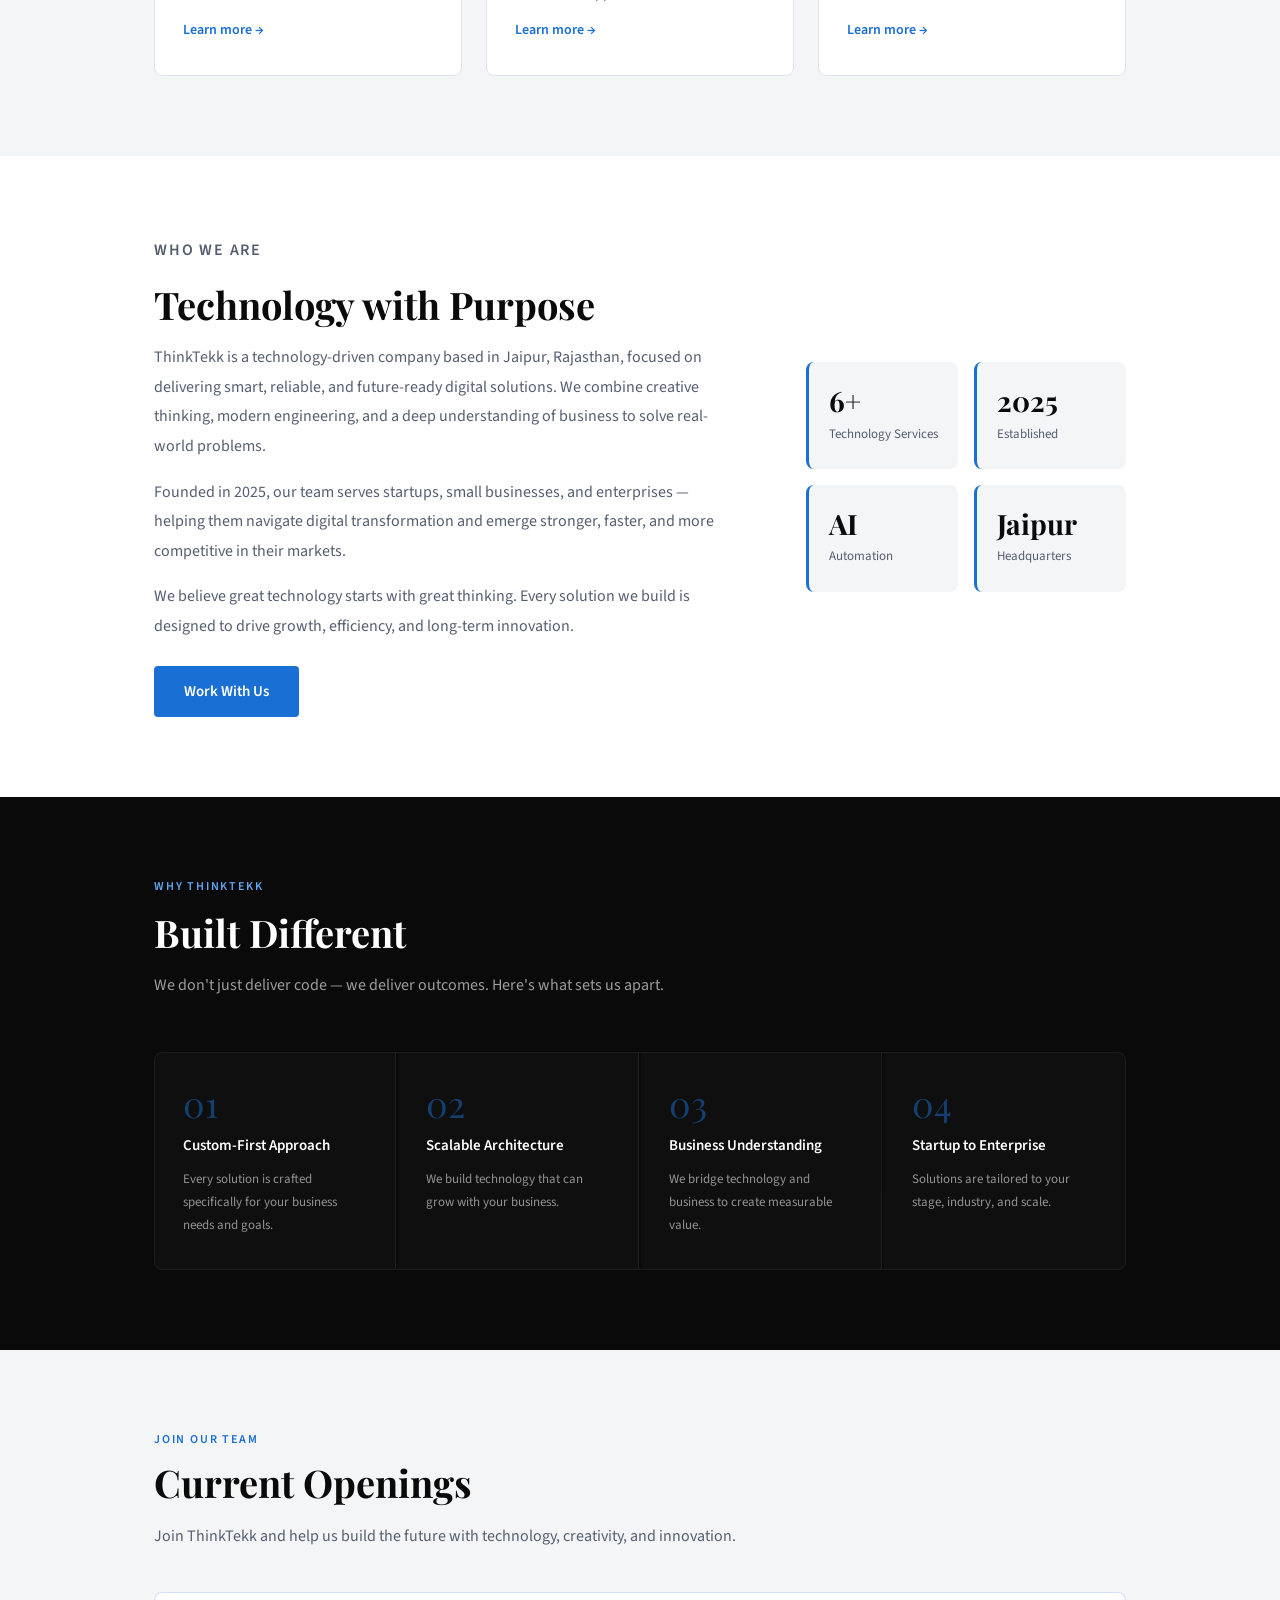
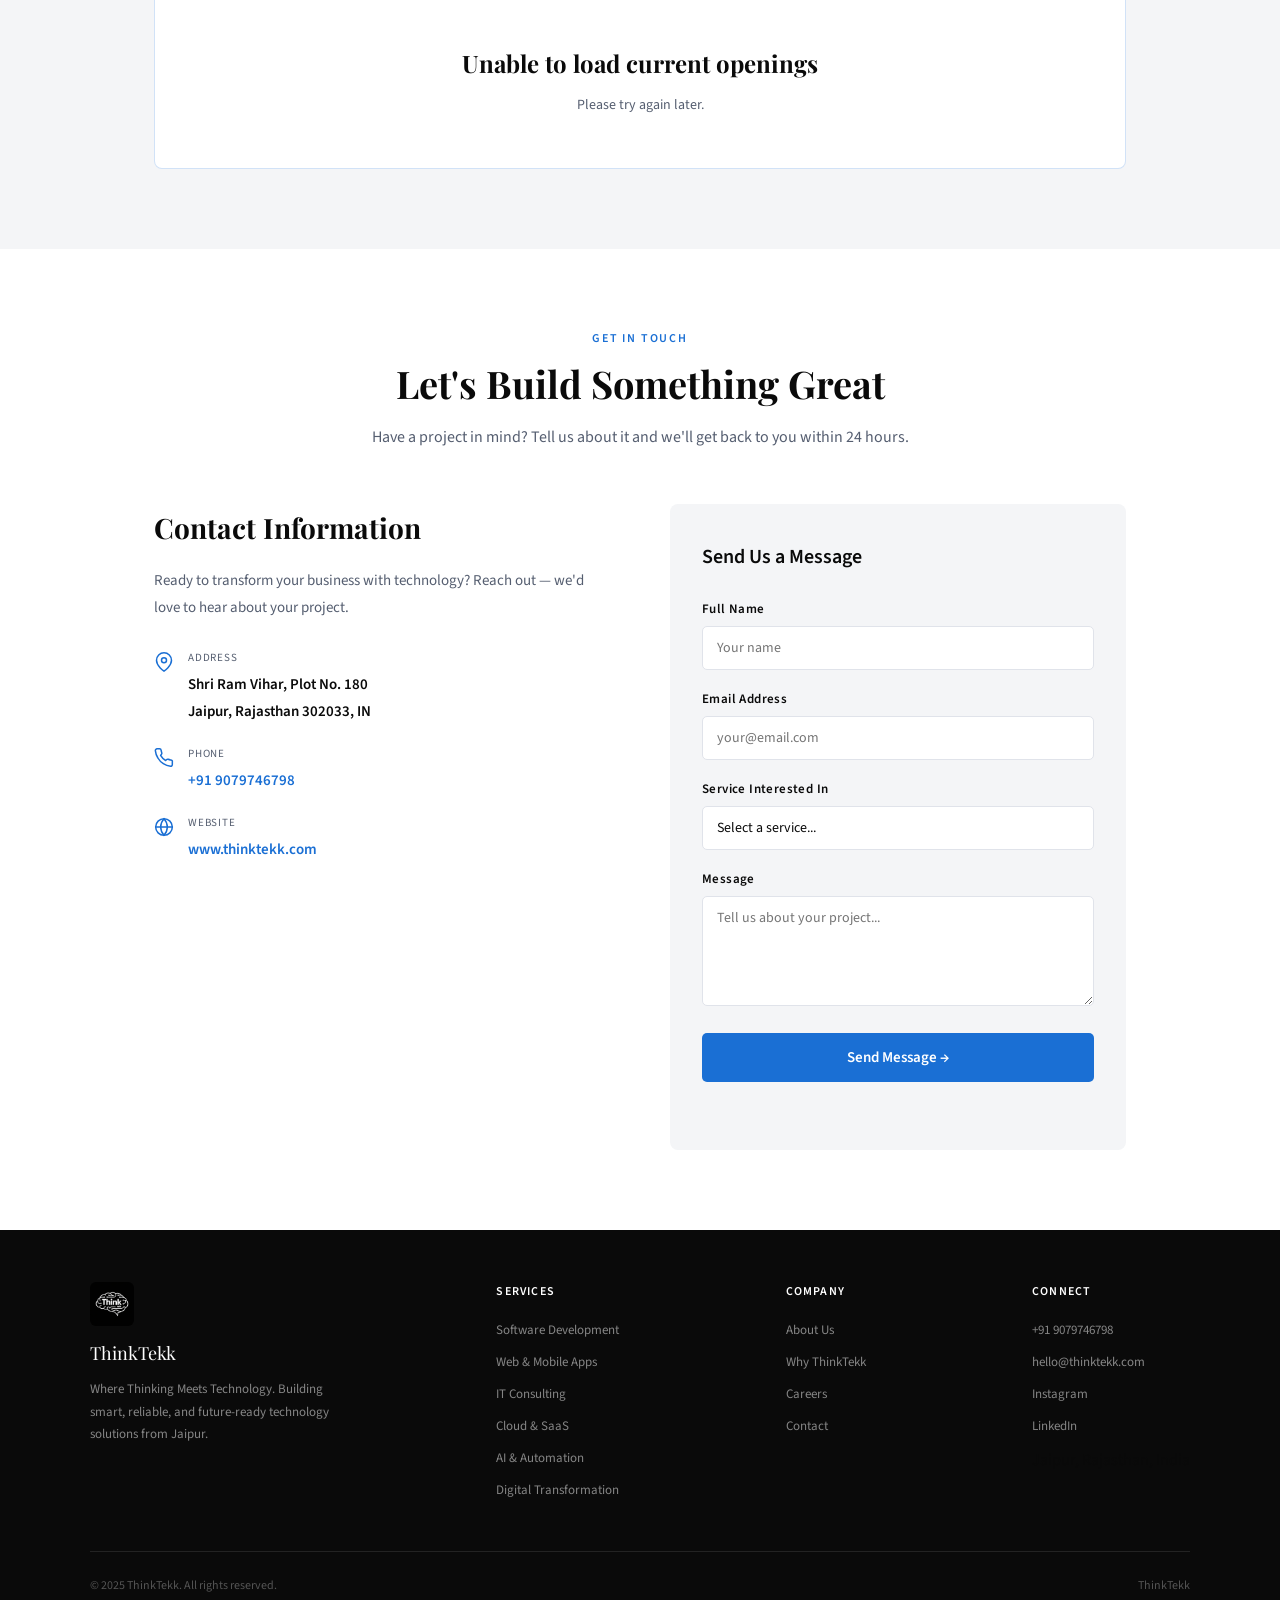
==== commit 053c27a4: "Restore ThinkTekk as a single-page website with SEO and social links" ====
--- a/index.html
+++ b/index.html
@@ -4,11 +4,15 @@
   <meta charset="UTF-8" />
   <meta name="viewport" content="width=device-width, initial-scale=1.0" />
   <title>ThinkTekk | Software Development & IT Services in Jaipur</title>
+
+  <!-- SEO -->
   <meta name="description" content="ThinkTekk is a Jaipur-based technology company offering software development, web and mobile apps, cloud and SaaS, AI automation, IT consulting, and digital transformation services." />
   <meta name="keywords" content="ThinkTekk, Think Tekk, Think Tek, Think Tech, software company Jaipur, IT company Jaipur, software development Jaipur, web development Jaipur, mobile app development, cloud solutions, AI automation, IT consulting" />
   <meta name="author" content="ThinkTekk" />
   <meta name="robots" content="index, follow, max-image-preview:large" />
   <link rel="canonical" href="https://www.thinktekk.com/" />
+
+  <!-- Open Graph / Social SEO -->
   <meta property="og:title" content="ThinkTekk | Software Development & IT Services in Jaipur" />
   <meta property="og:description" content="ThinkTekk delivers software, web, mobile, cloud, AI and IT consulting solutions from Jaipur, Rajasthan." />
   <meta property="og:image" content="https://www.thinktekk.com/asset/thinktekklogo.jpeg" />
@@ -18,10 +22,13 @@
   <meta name="twitter:title" content="ThinkTekk | Software Development & IT Services" />
   <meta name="twitter:description" content="Software development, web and mobile apps, cloud, AI automation and IT consulting by ThinkTekk." />
   <meta name="twitter:image" content="https://www.thinktekk.com/asset/thinktekklogo.jpeg" />
+
   <link rel="icon" href="asset/thinktekklogo.jpeg" type="image/jpeg" />
   <link rel="preconnect" href="https://fonts.googleapis.com">
   <link rel="preconnect" href="https://fonts.gstatic.com" crossorigin>
   <link href="https://fonts.googleapis.com/css2?family=Playfair+Display:wght@400;700&family=Source+Sans+3:wght@300;400;600&display=swap" rel="stylesheet" />
+
+  <!-- Component Styles -->
   <link rel="stylesheet" href="css/variables.css" />
   <link rel="stylesheet" href="css/base.css" />
   <link rel="stylesheet" href="css/navbar.css" />
@@ -34,6 +41,8 @@
   <link rel="stylesheet" href="css/footer.css" />
   <link rel="stylesheet" href="css/careers.css" />
   <link rel="stylesheet" href="css/responsive.css" />
+
+  <!-- Organization + Website structured data -->
   <script type="application/ld+json">
   {
     "@context":"https://schema.org",
@@ -57,31 +66,48 @@
   }
   </script>
 </head>
+
 <body>
+
+  <!-- NAVBAR -->
   <nav id="navbar" class="navbar" aria-label="Main navigation">
-    <a href="/" class="nav-logo" aria-label="ThinkTekk home"><img src="asset/thinktekklogo.jpeg" alt="ThinkTekk software company Jaipur logo" /><span>ThinkTekk</span></a>
+    <a href="#home" class="nav-logo" aria-label="ThinkTekk home">
+      <img src="asset/thinktekklogo.jpeg" alt="ThinkTekk software company Jaipur logo" />
+      <span>ThinkTekk</span>
+    </a>
     <div class="nav-links" id="navLinks">
-      <a href="services.html">Services</a>
-      <a href="about.html">About</a>
-      <a href="index.html#why">Why Us</a>
-      <a href="careers.html">Careers</a>
-      <a href="contact.html">Contact</a>
-    </div>
-    <a href="contact.html" class="nav-cta">Get a Quote</a>
+      <a href="#services">Services</a>
+      <a href="#about">About</a>
+      <a href="#why">Why Us</a>
+      <a href="#careers">Careers</a>
+      <a href="#contact">Contact</a>
+    </div>
+    <a href="#contact" class="nav-cta">Get a Quote</a>
     <button class="nav-hamburger" id="hamburger" aria-label="Toggle menu"><span></span><span></span><span></span></button>
   </nav>
 
+  <!-- HERO -->
   <main>
     <section class="hero" id="home">
       <div class="hero-text">
         <div class="hero-eyebrow">ThinkTekk · Software Development &amp; IT Services in Jaipur</div>
         <h1>Where <em>Thinking</em> Meets<br />Technology</h1>
-        <p class="hero-sub">ThinkTekk helps startups, small businesses, and enterprises turn ideas into scalable, secure, and high-performance technology solutions.</p>
-        <div class="hero-btns"><a href="services.html" class="btn-primary">Explore Services</a><a href="contact.html" class="btn-ghost">Talk to Us</a></div>
-      </div>
-      <div class="hero-visual"><div class="hero-logo-wrap"><img src="asset/thinktekklogo.jpeg" alt="ThinkTekk logo" /></div></div>
-    </section>
-
+        <p class="hero-sub">
+          ThinkTekk helps startups, small businesses, and enterprises turn ideas into
+          scalable, secure, and high-performance technology solutions — powered
+          by modern engineering and creative thinking.
+        </p>
+        <div class="hero-btns">
+          <a href="#services" class="btn-primary">Explore Services</a>
+          <a href="#contact" class="btn-ghost">Talk to Us</a>
+        </div>
+      </div>
+      <div class="hero-visual">
+        <div class="hero-logo-wrap"><img src="asset/thinktekklogo.jpeg" alt="ThinkTekk logo" /></div>
+      </div>
+    </section>
+
+    <!-- STATS BAR -->
     <div class="stats-bar">
       <div class="stat"><span class="stat-num">2025</span><span class="stat-label">Established in Jaipur</span></div>
       <div class="stat"><span class="stat-num">6+</span><span class="stat-label">Technology Services</span></div>
@@ -89,29 +115,133 @@
       <div class="stat"><span class="stat-num">Cloud</span><span class="stat-label">Modern Infrastructure</span></div>
     </div>
 
+    <!-- SERVICES -->
     <section class="services" id="services">
       <div class="section-inner">
-        <div class="services-header"><div><p class="section-tag">What We Do</p><h2 class="section-title">Software, Cloud, AI &amp; IT Services</h2><p class="section-sub">Explore ThinkTekk services for modern businesses.</p></div><a href="services.html" class="btn-primary">View All Services</a></div>
+        <div class="services-header">
+          <div>
+            <p class="section-tag">What We Do</p>
+            <h2 class="section-title">Software, Cloud, AI &amp; IT Services</h2>
+            <p class="section-sub">End-to-end technology solutions designed to help your business grow, scale, and innovate.</p>
+          </div>
+          <a href="#contact" class="btn-primary">Start a Project</a>
+        </div>
         <div class="services-grid" id="servicesGrid"></div>
       </div>
     </section>
 
-    <section class="about" id="about"><div class="section-inner"><div class="about-inner"><div class="about-text"><p class="section-tag">Who We Are</p><h2 class="section-title">Technology with Purpose</h2><p>ThinkTekk is a technology company based in Jaipur, Rajasthan, delivering smart, reliable, and future-ready digital solutions. We combine creative thinking, modern engineering, and business understanding to solve real-world problems.</p><p>Our services include custom software development, web and mobile applications, IT consulting, cloud and SaaS solutions, AI automation, and digital transformation.</p><a href="about.html" class="btn-primary">About ThinkTekk</a></div><div class="about-highlights" id="aboutHighlights"></div></div></div></section>
-
-    <section class="why" id="why"><div class="section-inner"><p class="section-tag accent-blue">Why ThinkTekk</p><h2 class="section-title light">Built Different</h2><p class="section-sub light">We don't just deliver code — we deliver outcomes.</p><div class="why-grid" id="whyGrid"></div></div></section>
-
-    <section class="contact" id="contact"><div class="section-inner"><div class="contact-header"><p class="section-tag">Get In Touch</p><h2 class="section-title">Let's Build Something Great</h2><p class="section-sub centered">Have a project in mind? Tell us about it.</p><a href="contact.html" class="btn-primary">Contact ThinkTekk</a></div></div></section>
+    <!-- ABOUT -->
+    <section class="about" id="about">
+      <div class="section-inner">
+        <div class="about-inner">
+          <div class="about-text">
+            <p class="section-tag">Who We Are</p>
+            <h2 class="section-title">Technology with Purpose</h2>
+            <p>ThinkTekk is a technology-driven company based in Jaipur, Rajasthan, focused on delivering smart, reliable, and future-ready digital solutions. We combine creative thinking, modern engineering, and a deep understanding of business to solve real-world problems.</p>
+            <p>Founded in 2025, our team serves startups, small businesses, and enterprises — helping them navigate digital transformation and emerge stronger, faster, and more competitive in their markets.</p>
+            <p>We believe great technology starts with great thinking. Every solution we build is designed to drive growth, efficiency, and long-term innovation.</p>
+            <a href="#contact" class="btn-primary">Work With Us</a>
+          </div>
+          <div class="about-highlights" id="aboutHighlights"></div>
+        </div>
+      </div>
+    </section>
+
+    <!-- WHY US -->
+    <section class="why" id="why">
+      <div class="section-inner">
+        <p class="section-tag accent-blue">Why ThinkTekk</p>
+        <h2 class="section-title light">Built Different</h2>
+        <p class="section-sub light">We don't just deliver code — we deliver outcomes. Here's what sets us apart.</p>
+        <div class="why-grid" id="whyGrid"></div>
+      </div>
+    </section>
+
+    <!-- CAREERS -->
+    <section class="careers" id="careers">
+      <div class="section-inner">
+        <div class="careers-header">
+          <p class="section-tag">Join Our Team</p>
+          <h2 class="section-title">Current Openings</h2>
+          <p class="section-sub">Join ThinkTekk and help us build the future with technology, creativity, and innovation.</p>
+        </div>
+        <div class="careers-grid" id="careersGrid">
+          <p class="careers-loading">Loading current openings...</p>
+        </div>
+      </div>
+    </section>
+
+    <!-- CONTACT -->
+    <section class="contact" id="contact">
+      <div class="section-inner">
+        <div class="contact-header">
+          <p class="section-tag">Get In Touch</p>
+          <h2 class="section-title">Let's Build Something Great</h2>
+          <p class="section-sub centered">Have a project in mind? Tell us about it and we'll get back to you within 24 hours.</p>
+        </div>
+        <div class="contact-inner">
+          <div class="contact-info" id="contactInfo"></div>
+          <div class="contact-form">
+            <h3>Send Us a Message</h3>
+            <div class="form-row"><label for="name">Full Name</label><input type="text" id="name" placeholder="Your name" /></div>
+            <div class="form-row"><label for="email">Email Address</label><input type="email" id="email" placeholder="your@email.com" /></div>
+            <div class="form-row"><label for="service">Service Interested In</label><select id="service"><option value="">Select a service...</option><option>Software Development</option><option>Web &amp; Mobile App Development</option><option>IT Services &amp; Consulting</option><option>Cloud &amp; SaaS Solutions</option><option>AI &amp; Automation</option><option>Digital Transformation</option></select></div>
+            <div class="form-row"><label for="message">Message</label><textarea id="message" placeholder="Tell us about your project..."></textarea></div>
+            <button class="form-submit" id="formSubmit">Send Message →</button>
+            <p class="form-feedback" id="formFeedback"></p>
+          </div>
+        </div>
+      </div>
+    </section>
   </main>
 
+  <!-- FOOTER -->
   <footer>
     <div class="footer-top">
-      <div class="footer-brand"><img src="asset/thinktekklogo.jpeg" alt="ThinkTekk" /><p class="brand-name">ThinkTekk</p><p>Where Thinking Meets Technology. Building smart, reliable, and future-ready technology solutions from Jaipur.</p></div>
-      <div class="footer-col"><h4>Services</h4><a href="software-development.html">Software Development</a><a href="web-mobile-app-development.html">Web &amp; Mobile Apps</a><a href="it-consulting.html">IT Consulting</a><a href="cloud-saas.html">Cloud &amp; SaaS</a><a href="ai-automation.html">AI &amp; Automation</a><a href="digital-transformation.html">Digital Transformation</a></div>
-      <div class="footer-col"><h4>Company</h4><a href="about.html">About ThinkTekk</a><a href="index.html#why">Why ThinkTekk</a><a href="careers.html">Careers</a><a href="contact.html">Contact</a></div>
-      <div class="footer-col"><h4>Connect</h4><a href="tel:+919079746798">+91 9079746798</a><a href="mailto:hello@thinktekk.com">hello@thinktekk.com</a><a href="https://www.instagram.com/thethinktekk/" target="_blank" rel="noopener noreferrer">Instagram</a><a href="https://www.linkedin.com/company/think-tekk/" target="_blank" rel="noopener noreferrer">LinkedIn</a><span>Jaipur, Rajasthan, India</span></div>
-    </div>
-    <div class="footer-bottom"><p>© 2025 ThinkTekk. All rights reserved.</p><a href="/">ThinkTekk</a></div>
+      <div class="footer-brand">
+        <img src="asset/thinktekklogo.jpeg" alt="ThinkTekk" />
+        <p class="brand-name">ThinkTekk</p>
+        <p>Where Thinking Meets Technology. Building smart, reliable, and future-ready technology solutions from Jaipur.</p>
+      </div>
+      <div class="footer-col">
+        <h4>Services</h4>
+        <a href="#services">Software Development</a>
+        <a href="#services">Web &amp; Mobile Apps</a>
+        <a href="#services">IT Consulting</a>
+        <a href="#services">Cloud &amp; SaaS</a>
+        <a href="#services">AI &amp; Automation</a>
+        <a href="#services">Digital Transformation</a>
+      </div>
+      <div class="footer-col">
+        <h4>Company</h4>
+        <a href="#about">About Us</a>
+        <a href="#why">Why ThinkTekk</a>
+        <a href="#careers">Careers</a>
+        <a href="#contact">Contact</a>
+      </div>
+      <div class="footer-col">
+        <h4>Connect</h4>
+        <a href="tel:+919079746798">+91 9079746798</a>
+        <a href="mailto:hello@thinktekk.com">hello@thinktekk.com</a>
+        <a href="https://www.instagram.com/thethinktekk/" target="_blank" rel="noopener noreferrer">Instagram</a>
+        <a href="https://www.linkedin.com/company/think-tekk/" target="_blank" rel="noopener noreferrer">LinkedIn</a>
+        <span>Jaipur, Rajasthan, India</span>
+      </div>
+    </div>
+    <div class="footer-bottom">
+      <p>© 2025 ThinkTekk. All rights reserved.</p>
+      <a href="#home">ThinkTekk</a>
+    </div>
   </footer>
-  <script src="js/data.js"></script><script src="js/navbar.js"></script><script src="js/services.js"></script><script src="js/about.js"></script><script src="js/why.js"></script><script src="js/animations.js"></script>
+
+  <script src="js/data.js"></script>
+  <script src="js/navbar.js"></script>
+  <script src="js/services.js"></script>
+  <script src="js/about.js"></script>
+  <script src="js/why.js"></script>
+  <script src="js/contact.js"></script>
+  <script src="js/form.js"></script>
+  <script src="js/careers.js"></script>
+  <script src="js/animations.js"></script>
 </body>
-</html>+</html>
--- a/css/services.css
+++ b/css/services.css
@@ -1,81 +1,15 @@
 /* =============================================
    SERVICES — services.css
    ============================================= */
-.services {
-  background: var(--gray-light);
-  padding: var(--section-pad);
-}
-
-.services-header {
-  display: flex;
-  justify-content: space-between;
-  align-items: flex-end;
-  margin-bottom: 52px;
-  flex-wrap: wrap;
-  gap: 20px;
-}
-
-.services-grid {
-  display: grid;
-  grid-template-columns: repeat(auto-fit, minmax(280px, 1fr));
-  gap: 24px;
-}
-
-/* Card */
-.service-card {
-  background: var(--white);
-  border: 1px solid var(--gray-mid);
-  border-radius: var(--radius-md);
-  padding: 32px 28px;
-  transition: border-color 0.2s, transform 0.2s;
-  position: relative;
-  overflow: hidden;
-  cursor: default;
-}
-.service-card::before {
-  content: '';
-  position: absolute;
-  top: 0; left: 0; right: 0;
-  height: 3px;
-  background: var(--accent);
-  transform: scaleX(0);
-  transform-origin: left;
-  transition: transform 0.3s ease;
-}
-.service-card:hover {
-  border-color: var(--accent);
-  transform: translateY(-4px);
-}
-.service-card:hover::before { transform: scaleX(1); }
-
-.service-icon {
-  width: 48px;
-  height: 48px;
-  background: rgba(26,111,212,0.08);
-  border-radius: var(--radius-md);
-  display: flex;
-  align-items: center;
-  justify-content: center;
-  margin-bottom: 20px;
-}
-.service-icon svg {
-  width: 24px;
-  height: 24px;
-  stroke: var(--accent);
-  fill: none;
-  stroke-width: 1.8;
-  stroke-linecap: round;
-  stroke-linejoin: round;
-}
-
-.service-card h3 {
-  font-size: 17px;
-  font-weight: 600;
-  color: var(--black);
-  margin-bottom: 10px;
-}
-.service-card p {
-  font-size: 14px;
-  color: var(--gray-text);
-  line-height: 1.75;
-}
+.services { background: var(--gray-light); padding: var(--section-pad); }
+.services-header { display:flex; justify-content:space-between; align-items:flex-end; margin-bottom:52px; flex-wrap:wrap; gap:20px; }
+.services-grid { display:grid; grid-template-columns:repeat(auto-fit,minmax(280px,1fr)); gap:24px; }
+.service-card { display:block; color:inherit; text-decoration:none; background:var(--white); border:1px solid var(--gray-mid); border-radius:var(--radius-md); padding:32px 28px; transition:border-color .2s,transform .2s; position:relative; overflow:hidden; cursor:pointer; }
+.service-card::before { content:''; position:absolute; top:0;left:0;right:0;height:3px;background:var(--accent);transform:scaleX(0);transform-origin:left;transition:transform .3s ease; }
+.service-card:hover { border-color:var(--accent); transform:translateY(-4px); }
+.service-card:hover::before { transform:scaleX(1); }
+.service-icon { width:48px;height:48px;background:rgba(26,111,212,.08);border-radius:var(--radius-md);display:flex;align-items:center;justify-content:center;margin-bottom:20px; }
+.service-icon svg { width:24px;height:24px;stroke:var(--accent);fill:none;stroke-width:1.8;stroke-linecap:round;stroke-linejoin:round; }
+.service-card h3 { font-size:17px;font-weight:600;color:var(--black);margin-bottom:10px; }
+.service-card p { font-size:14px;color:var(--gray-text);line-height:1.75; }
+.service-link { display:inline-block;margin-top:12px;color:var(--accent);font-size:14px;font-weight:600; }
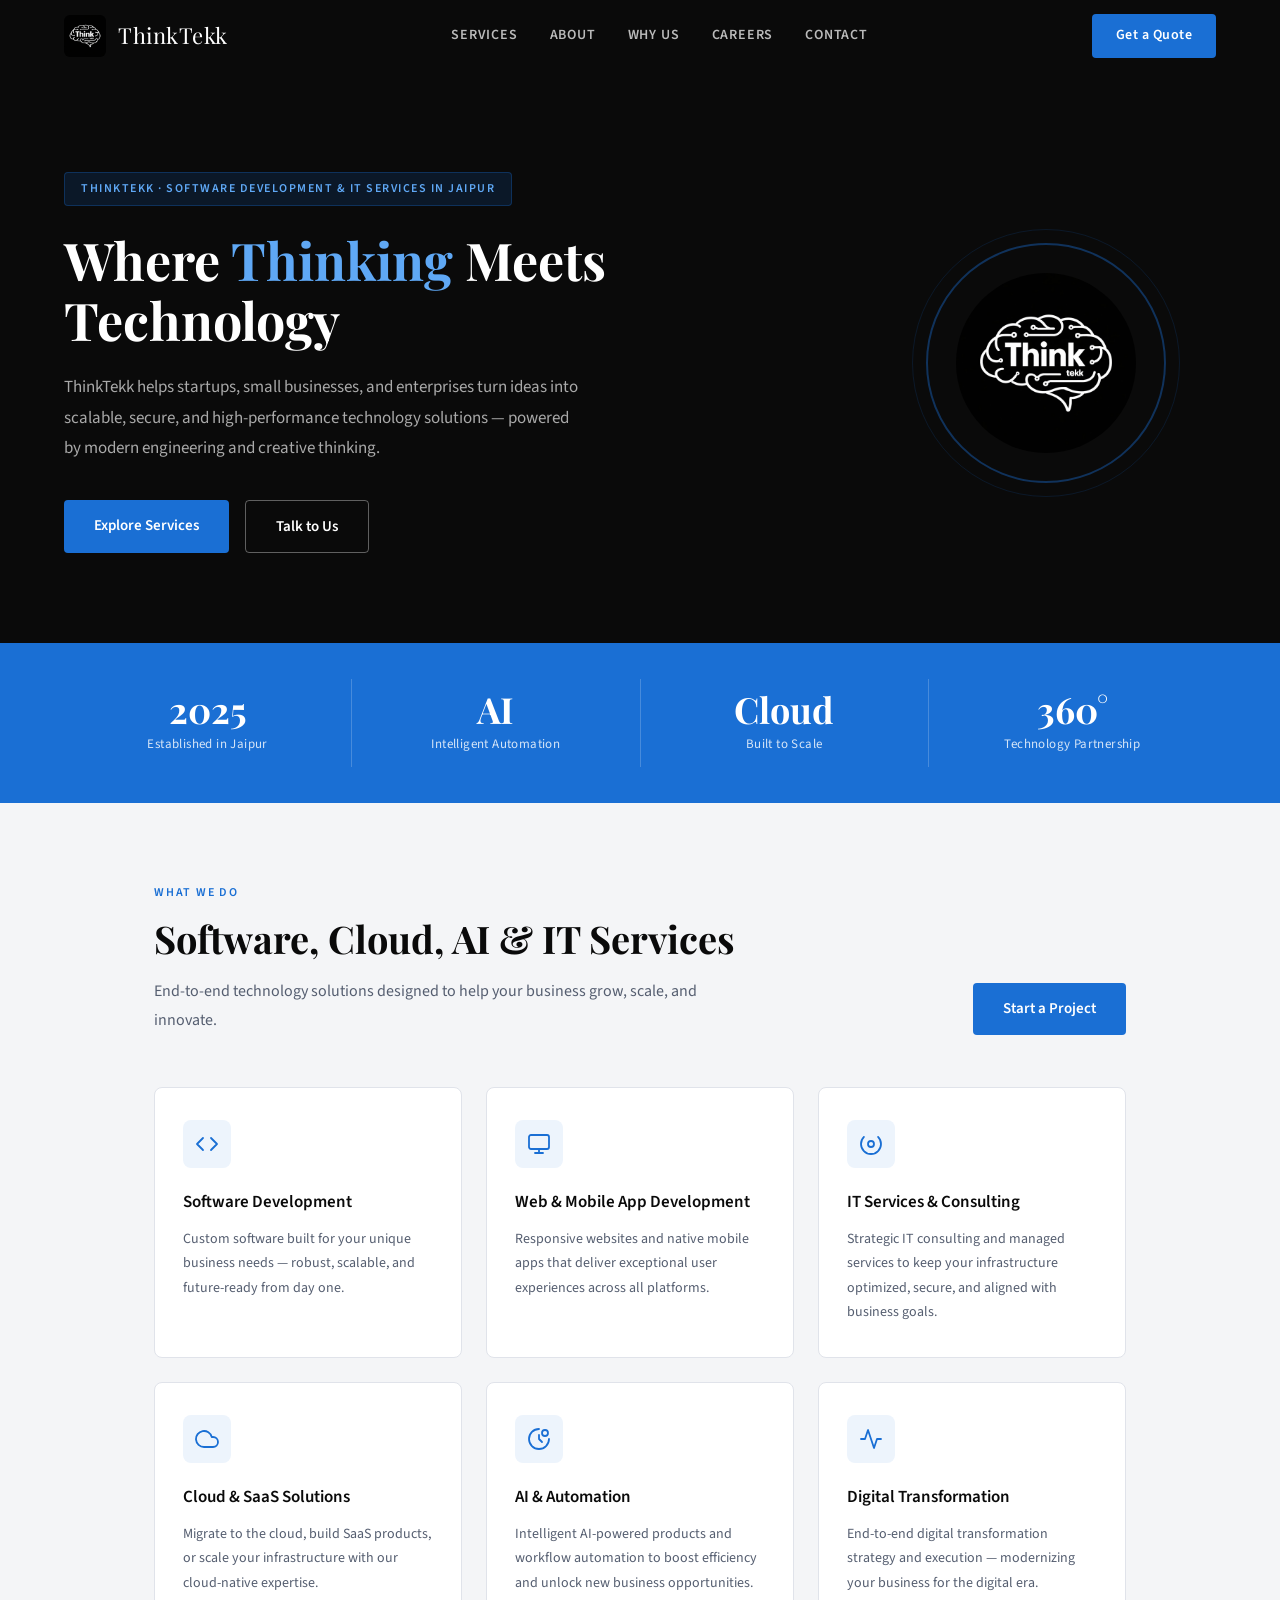
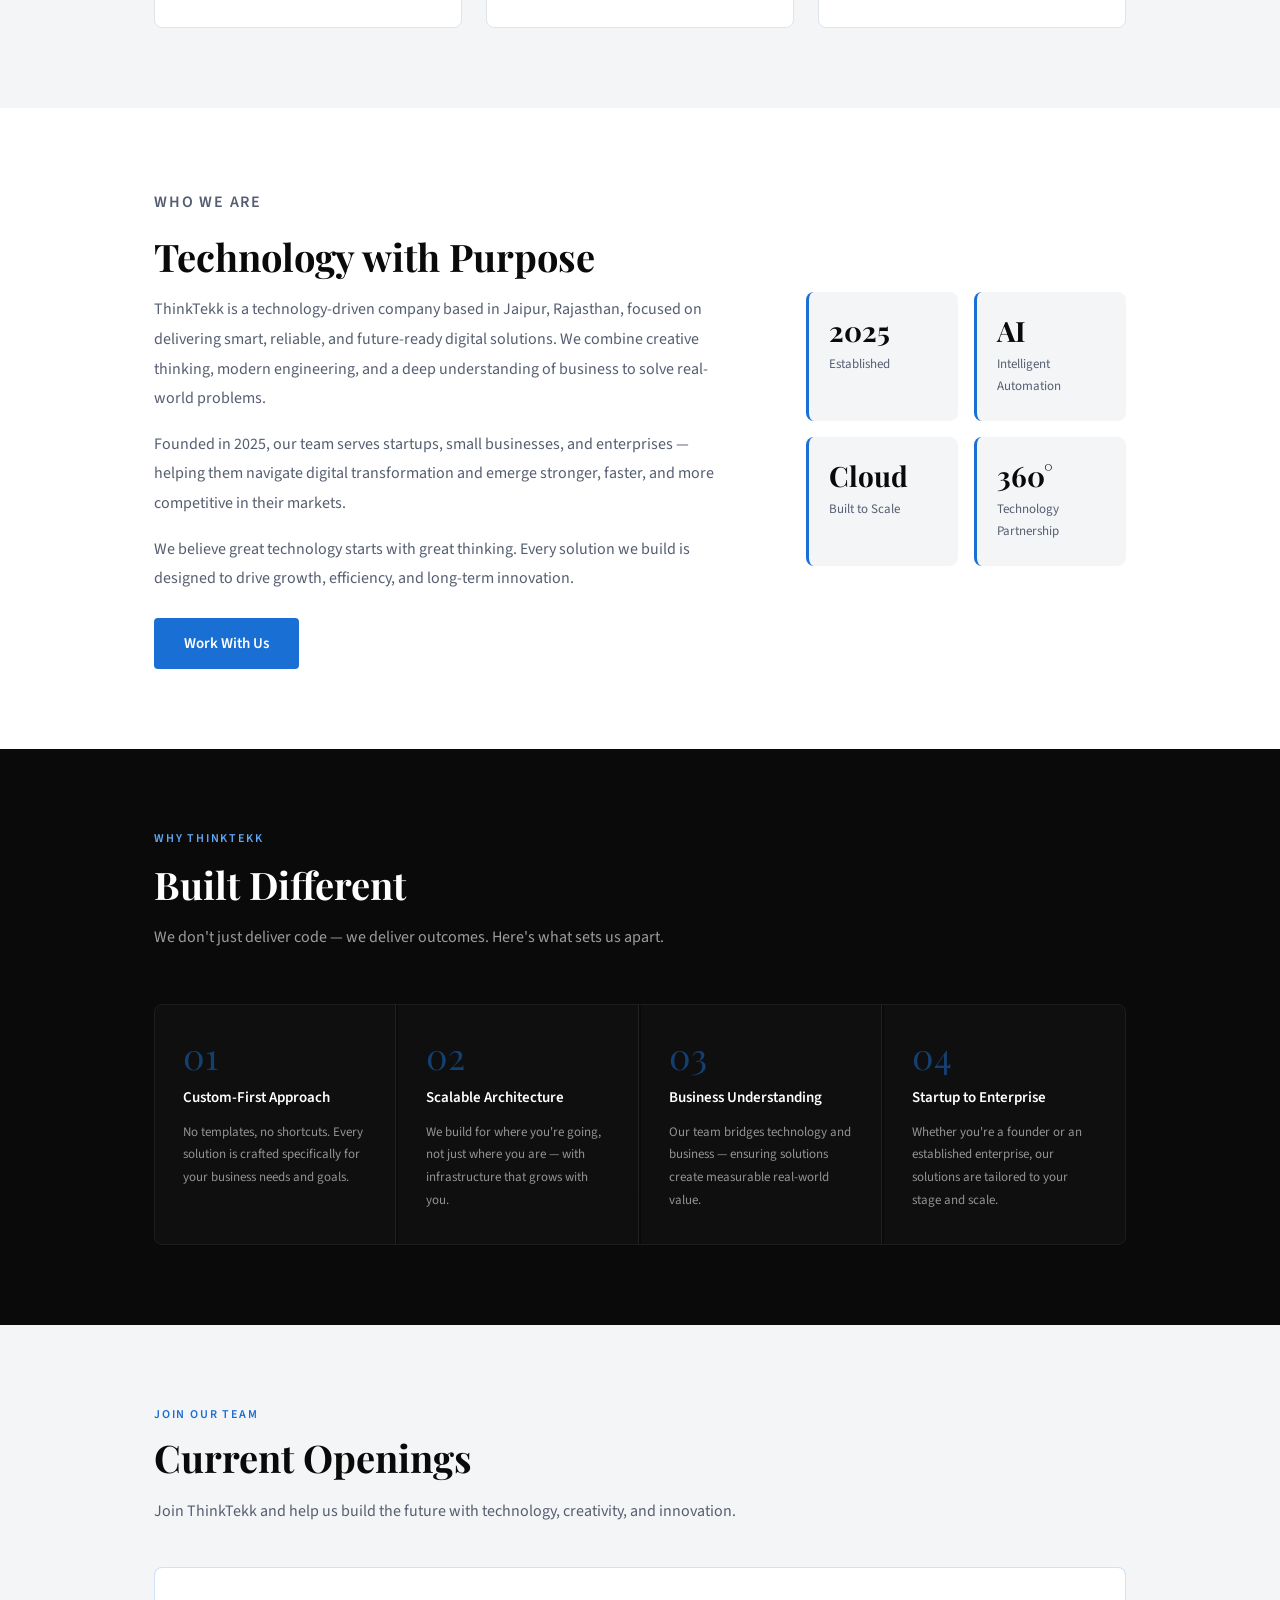
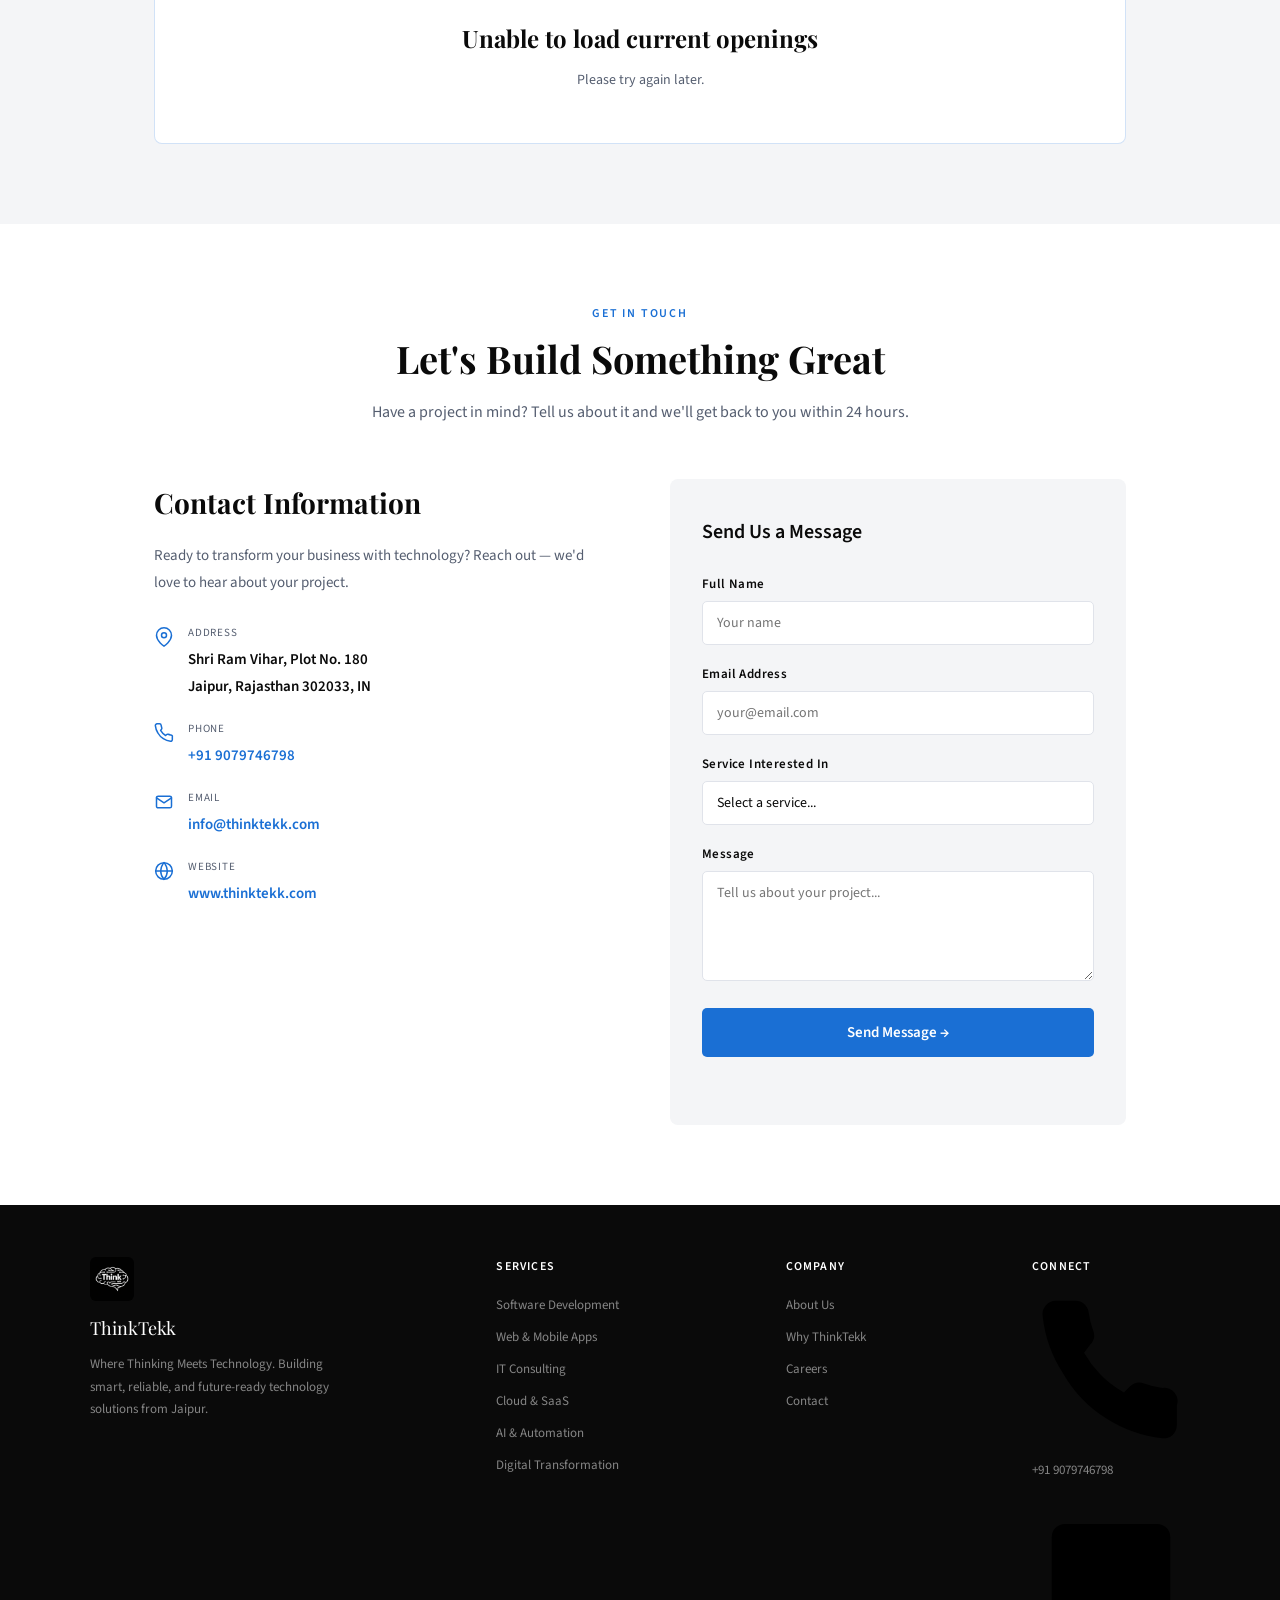
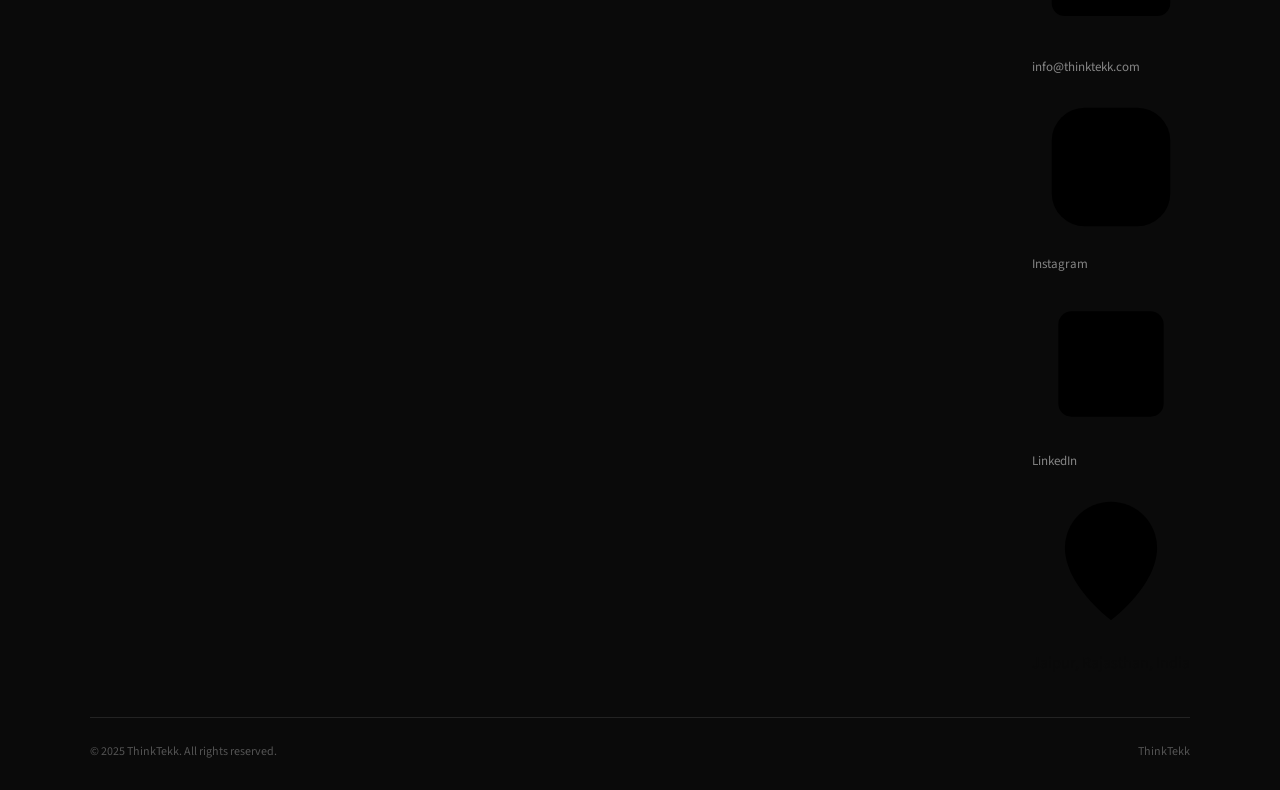
==== commit 925fe14e: "Improve single-page SEO, HTTPS canonical URLs, contact email, and social icons" ====
--- a/index.html
+++ b/index.html
@@ -3,32 +3,31 @@
 <head>
   <meta charset="UTF-8" />
   <meta name="viewport" content="width=device-width, initial-scale=1.0" />
-  <title>ThinkTekk | Software Development & IT Services in Jaipur</title>
-
-  <!-- SEO -->
-  <meta name="description" content="ThinkTekk is a Jaipur-based technology company offering software development, web and mobile apps, cloud and SaaS, AI automation, IT consulting, and digital transformation services." />
-  <meta name="keywords" content="ThinkTekk, Think Tekk, Think Tek, Think Tech, software company Jaipur, IT company Jaipur, software development Jaipur, web development Jaipur, mobile app development, cloud solutions, AI automation, IT consulting" />
+  <title>ThinkTekk | Software Development & IT Company in Jaipur</title>
+  <meta name="description" content="ThinkTekk is a Jaipur-based software and IT company delivering custom software development, web and mobile apps, cloud and SaaS, AI automation, IT consulting, and digital transformation solutions." />
+  <meta name="keywords" content="ThinkTekk, Think Tekk, Think Tek, Think Tech, ThinkTekk Jaipur, software company Jaipur, IT company Jaipur, software development Jaipur, web development Jaipur, mobile app development Jaipur, cloud solutions, AI automation, IT consulting" />
   <meta name="author" content="ThinkTekk" />
-  <meta name="robots" content="index, follow, max-image-preview:large" />
-  <link rel="canonical" href="https://www.thinktekk.com/" />
-
-  <!-- Open Graph / Social SEO -->
-  <meta property="og:title" content="ThinkTekk | Software Development & IT Services in Jaipur" />
-  <meta property="og:description" content="ThinkTekk delivers software, web, mobile, cloud, AI and IT consulting solutions from Jaipur, Rajasthan." />
-  <meta property="og:image" content="https://www.thinktekk.com/asset/thinktekklogo.jpeg" />
-  <meta property="og:url" content="https://www.thinktekk.com/" />
+  <meta name="robots" content="index, follow, max-image-preview:large, max-snippet:-1, max-video-preview:-1" />
+  <meta name="theme-color" content="#2475d5" />
+  <link rel="canonical" href="https://thinktekk.com/" />
+  <link rel="alternate" href="https://thinktekk.com/" hreflang="en-in" />
+  <meta property="og:locale" content="en_IN" />
+  <meta property="og:site_name" content="ThinkTekk" />
+  <meta property="og:title" content="ThinkTekk | Software Development & IT Company in Jaipur" />
+  <meta property="og:description" content="Custom software, web and mobile apps, cloud, AI automation, IT consulting and digital transformation by ThinkTekk in Jaipur." />
+  <meta property="og:image" content="https://thinktekk.com/asset/thinktekklogo.jpeg" />
+  <meta property="og:url" content="https://thinktekk.com/" />
   <meta property="og:type" content="website" />
   <meta name="twitter:card" content="summary_large_image" />
-  <meta name="twitter:title" content="ThinkTekk | Software Development & IT Services" />
-  <meta name="twitter:description" content="Software development, web and mobile apps, cloud, AI automation and IT consulting by ThinkTekk." />
-  <meta name="twitter:image" content="https://www.thinktekk.com/asset/thinktekklogo.jpeg" />
+  <meta name="twitter:title" content="ThinkTekk | Software Development & IT Company" />
+  <meta name="twitter:description" content="Software development, web and mobile apps, cloud, AI and IT consulting from Jaipur." />
+  <meta name="twitter:image" content="https://thinktekk.com/asset/thinktekklogo.jpeg" />
 
   <link rel="icon" href="asset/thinktekklogo.jpeg" type="image/jpeg" />
   <link rel="preconnect" href="https://fonts.googleapis.com">
   <link rel="preconnect" href="https://fonts.gstatic.com" crossorigin>
   <link href="https://fonts.googleapis.com/css2?family=Playfair+Display:wght@400;700&family=Source+Sans+3:wght@300;400;600&display=swap" rel="stylesheet" />
 
-  <!-- Component Styles -->
   <link rel="stylesheet" href="css/variables.css" />
   <link rel="stylesheet" href="css/base.css" />
   <link rel="stylesheet" href="css/navbar.css" />
@@ -42,17 +41,18 @@
   <link rel="stylesheet" href="css/careers.css" />
   <link rel="stylesheet" href="css/responsive.css" />
 
-  <!-- Organization + Website structured data -->
   <script type="application/ld+json">
   {
     "@context":"https://schema.org",
     "@type":"Organization",
     "name":"ThinkTekk",
     "alternateName":["Think Tekk","Think Tek","Think Tech"],
-    "url":"https://www.thinktekk.com/",
-    "logo":"https://www.thinktekk.com/asset/thinktekklogo.jpeg",
-    "description":"Technology company providing software development, web and mobile apps, cloud, AI automation and IT consulting services.",
-    "address":{"@type":"PostalAddress","addressLocality":"Jaipur","addressRegion":"Rajasthan","addressCountry":"IN"},
+    "url":"https://thinktekk.com/",
+    "logo":"https://thinktekk.com/asset/thinktekklogo.jpeg",
+    "email":"mailto:info@thinktekk.com",
+    "telephone":"+91 9079746798",
+    "description":"Software and IT company providing software development, web and mobile apps, cloud and SaaS, AI automation, IT consulting and digital transformation services.",
+    "address":{"@type":"PostalAddress","streetAddress":"Shri Ram Vihar, Plot No. 180","addressLocality":"Jaipur","addressRegion":"Rajasthan","postalCode":"302033","addressCountry":"IN"},
     "sameAs":["https://www.instagram.com/thethinktekk/","https://www.linkedin.com/company/think-tekk/"]
   }
   </script>
@@ -62,186 +62,66 @@
     "@type":"WebSite",
     "name":"ThinkTekk",
     "alternateName":["Think Tekk","Think Tek","Think Tech"],
-    "url":"https://www.thinktekk.com/"
+    "url":"https://thinktekk.com/"
   }
   </script>
 </head>
-
 <body>
-
-  <!-- NAVBAR -->
   <nav id="navbar" class="navbar" aria-label="Main navigation">
     <a href="#home" class="nav-logo" aria-label="ThinkTekk home">
       <img src="asset/thinktekklogo.jpeg" alt="ThinkTekk software company Jaipur logo" />
       <span>ThinkTekk</span>
     </a>
     <div class="nav-links" id="navLinks">
-      <a href="#services">Services</a>
-      <a href="#about">About</a>
-      <a href="#why">Why Us</a>
-      <a href="#careers">Careers</a>
-      <a href="#contact">Contact</a>
+      <a href="#services">Services</a><a href="#about">About</a><a href="#why">Why Us</a><a href="#careers">Careers</a><a href="#contact">Contact</a>
     </div>
     <a href="#contact" class="nav-cta">Get a Quote</a>
     <button class="nav-hamburger" id="hamburger" aria-label="Toggle menu"><span></span><span></span><span></span></button>
   </nav>
 
-  <!-- HERO -->
   <main>
     <section class="hero" id="home">
       <div class="hero-text">
         <div class="hero-eyebrow">ThinkTekk · Software Development &amp; IT Services in Jaipur</div>
         <h1>Where <em>Thinking</em> Meets<br />Technology</h1>
-        <p class="hero-sub">
-          ThinkTekk helps startups, small businesses, and enterprises turn ideas into
-          scalable, secure, and high-performance technology solutions — powered
-          by modern engineering and creative thinking.
-        </p>
-        <div class="hero-btns">
-          <a href="#services" class="btn-primary">Explore Services</a>
-          <a href="#contact" class="btn-ghost">Talk to Us</a>
-        </div>
+        <p class="hero-sub">ThinkTekk helps startups, small businesses, and enterprises turn ideas into scalable, secure, and high-performance technology solutions — powered by modern engineering and creative thinking.</p>
+        <div class="hero-btns"><a href="#services" class="btn-primary">Explore Services</a><a href="#contact" class="btn-ghost">Talk to Us</a></div>
       </div>
-      <div class="hero-visual">
-        <div class="hero-logo-wrap"><img src="asset/thinktekklogo.jpeg" alt="ThinkTekk logo" /></div>
-      </div>
+      <div class="hero-visual"><div class="hero-logo-wrap"><img src="asset/thinktekklogo.jpeg" alt="ThinkTekk logo" /></div></div>
     </section>
 
-    <!-- STATS BAR -->
     <div class="stats-bar">
       <div class="stat"><span class="stat-num">2025</span><span class="stat-label">Established in Jaipur</span></div>
-      <div class="stat"><span class="stat-num">6+</span><span class="stat-label">Technology Services</span></div>
-      <div class="stat"><span class="stat-num">AI</span><span class="stat-label">Automation &amp; Innovation</span></div>
-      <div class="stat"><span class="stat-num">Cloud</span><span class="stat-label">Modern Infrastructure</span></div>
+      <div class="stat"><span class="stat-num">AI</span><span class="stat-label">Intelligent Automation</span></div>
+      <div class="stat"><span class="stat-num">Cloud</span><span class="stat-label">Built to Scale</span></div>
+      <div class="stat"><span class="stat-num">360°</span><span class="stat-label">Technology Partnership</span></div>
     </div>
 
-    <!-- SERVICES -->
     <section class="services" id="services">
-      <div class="section-inner">
-        <div class="services-header">
-          <div>
-            <p class="section-tag">What We Do</p>
-            <h2 class="section-title">Software, Cloud, AI &amp; IT Services</h2>
-            <p class="section-sub">End-to-end technology solutions designed to help your business grow, scale, and innovate.</p>
-          </div>
-          <a href="#contact" class="btn-primary">Start a Project</a>
-        </div>
-        <div class="services-grid" id="servicesGrid"></div>
-      </div>
+      <div class="section-inner"><div class="services-header"><div><p class="section-tag">What We Do</p><h2 class="section-title">Software, Cloud, AI &amp; IT Services</h2><p class="section-sub">End-to-end technology solutions designed to help your business grow, scale, and innovate.</p></div><a href="#contact" class="btn-primary">Start a Project</a></div><div class="services-grid" id="servicesGrid"></div></div>
     </section>
 
-    <!-- ABOUT -->
     <section class="about" id="about">
-      <div class="section-inner">
-        <div class="about-inner">
-          <div class="about-text">
-            <p class="section-tag">Who We Are</p>
-            <h2 class="section-title">Technology with Purpose</h2>
-            <p>ThinkTekk is a technology-driven company based in Jaipur, Rajasthan, focused on delivering smart, reliable, and future-ready digital solutions. We combine creative thinking, modern engineering, and a deep understanding of business to solve real-world problems.</p>
-            <p>Founded in 2025, our team serves startups, small businesses, and enterprises — helping them navigate digital transformation and emerge stronger, faster, and more competitive in their markets.</p>
-            <p>We believe great technology starts with great thinking. Every solution we build is designed to drive growth, efficiency, and long-term innovation.</p>
-            <a href="#contact" class="btn-primary">Work With Us</a>
-          </div>
-          <div class="about-highlights" id="aboutHighlights"></div>
-        </div>
-      </div>
+      <div class="section-inner"><div class="about-inner"><div class="about-text"><p class="section-tag">Who We Are</p><h2 class="section-title">Technology with Purpose</h2><p>ThinkTekk is a technology-driven company based in Jaipur, Rajasthan, focused on delivering smart, reliable, and future-ready digital solutions. We combine creative thinking, modern engineering, and a deep understanding of business to solve real-world problems.</p><p>Founded in 2025, our team serves startups, small businesses, and enterprises — helping them navigate digital transformation and emerge stronger, faster, and more competitive in their markets.</p><p>We believe great technology starts with great thinking. Every solution we build is designed to drive growth, efficiency, and long-term innovation.</p><a href="#contact" class="btn-primary">Work With Us</a></div><div class="about-highlights" id="aboutHighlights"></div></div></div>
     </section>
 
-    <!-- WHY US -->
-    <section class="why" id="why">
-      <div class="section-inner">
-        <p class="section-tag accent-blue">Why ThinkTekk</p>
-        <h2 class="section-title light">Built Different</h2>
-        <p class="section-sub light">We don't just deliver code — we deliver outcomes. Here's what sets us apart.</p>
-        <div class="why-grid" id="whyGrid"></div>
-      </div>
-    </section>
+    <section class="why" id="why"><div class="section-inner"><p class="section-tag accent-blue">Why ThinkTekk</p><h2 class="section-title light">Built Different</h2><p class="section-sub light">We don't just deliver code — we deliver outcomes. Here's what sets us apart.</p><div class="why-grid" id="whyGrid"></div></div></section>
 
-    <!-- CAREERS -->
-    <section class="careers" id="careers">
-      <div class="section-inner">
-        <div class="careers-header">
-          <p class="section-tag">Join Our Team</p>
-          <h2 class="section-title">Current Openings</h2>
-          <p class="section-sub">Join ThinkTekk and help us build the future with technology, creativity, and innovation.</p>
-        </div>
-        <div class="careers-grid" id="careersGrid">
-          <p class="careers-loading">Loading current openings...</p>
-        </div>
-      </div>
-    </section>
+    <section class="careers" id="careers"><div class="section-inner"><div class="careers-header"><p class="section-tag">Join Our Team</p><h2 class="section-title">Current Openings</h2><p class="section-sub">Join ThinkTekk and help us build the future with technology, creativity, and innovation.</p></div><div class="careers-grid" id="careersGrid"><p class="careers-loading">Loading current openings...</p></div></div></section>
 
-    <!-- CONTACT -->
-    <section class="contact" id="contact">
-      <div class="section-inner">
-        <div class="contact-header">
-          <p class="section-tag">Get In Touch</p>
-          <h2 class="section-title">Let's Build Something Great</h2>
-          <p class="section-sub centered">Have a project in mind? Tell us about it and we'll get back to you within 24 hours.</p>
-        </div>
-        <div class="contact-inner">
-          <div class="contact-info" id="contactInfo"></div>
-          <div class="contact-form">
-            <h3>Send Us a Message</h3>
-            <div class="form-row"><label for="name">Full Name</label><input type="text" id="name" placeholder="Your name" /></div>
-            <div class="form-row"><label for="email">Email Address</label><input type="email" id="email" placeholder="your@email.com" /></div>
-            <div class="form-row"><label for="service">Service Interested In</label><select id="service"><option value="">Select a service...</option><option>Software Development</option><option>Web &amp; Mobile App Development</option><option>IT Services &amp; Consulting</option><option>Cloud &amp; SaaS Solutions</option><option>AI &amp; Automation</option><option>Digital Transformation</option></select></div>
-            <div class="form-row"><label for="message">Message</label><textarea id="message" placeholder="Tell us about your project..."></textarea></div>
-            <button class="form-submit" id="formSubmit">Send Message →</button>
-            <p class="form-feedback" id="formFeedback"></p>
-          </div>
-        </div>
-      </div>
-    </section>
+    <section class="contact" id="contact"><div class="section-inner"><div class="contact-header"><p class="section-tag">Get In Touch</p><h2 class="section-title">Let's Build Something Great</h2><p class="section-sub centered">Have a project in mind? Tell us about it and we'll get back to you within 24 hours.</p></div><div class="contact-inner"><div class="contact-info" id="contactInfo"></div><div class="contact-form"><h3>Send Us a Message</h3><div class="form-row"><label for="name">Full Name</label><input type="text" id="name" placeholder="Your name" autocomplete="name" /></div><div class="form-row"><label for="email">Email Address</label><input type="email" id="email" placeholder="your@email.com" autocomplete="email" /></div><div class="form-row"><label for="service">Service Interested In</label><select id="service"><option value="">Select a service...</option><option>Software Development</option><option>Web &amp; Mobile App Development</option><option>IT Services &amp; Consulting</option><option>Cloud &amp; SaaS Solutions</option><option>AI &amp; Automation</option><option>Digital Transformation</option></select></div><div class="form-row"><label for="message">Message</label><textarea id="message" placeholder="Tell us about your project..."></textarea></div><button class="form-submit" id="formSubmit">Send Message →</button><p class="form-feedback" id="formFeedback"></p></div></div></div></section>
   </main>
 
-  <!-- FOOTER -->
   <footer>
     <div class="footer-top">
-      <div class="footer-brand">
-        <img src="asset/thinktekklogo.jpeg" alt="ThinkTekk" />
-        <p class="brand-name">ThinkTekk</p>
-        <p>Where Thinking Meets Technology. Building smart, reliable, and future-ready technology solutions from Jaipur.</p>
-      </div>
-      <div class="footer-col">
-        <h4>Services</h4>
-        <a href="#services">Software Development</a>
-        <a href="#services">Web &amp; Mobile Apps</a>
-        <a href="#services">IT Consulting</a>
-        <a href="#services">Cloud &amp; SaaS</a>
-        <a href="#services">AI &amp; Automation</a>
-        <a href="#services">Digital Transformation</a>
-      </div>
-      <div class="footer-col">
-        <h4>Company</h4>
-        <a href="#about">About Us</a>
-        <a href="#why">Why ThinkTekk</a>
-        <a href="#careers">Careers</a>
-        <a href="#contact">Contact</a>
-      </div>
-      <div class="footer-col">
-        <h4>Connect</h4>
-        <a href="tel:+919079746798">+91 9079746798</a>
-        <a href="mailto:hello@thinktekk.com">hello@thinktekk.com</a>
-        <a href="https://www.instagram.com/thethinktekk/" target="_blank" rel="noopener noreferrer">Instagram</a>
-        <a href="https://www.linkedin.com/company/think-tekk/" target="_blank" rel="noopener noreferrer">LinkedIn</a>
-        <span>Jaipur, Rajasthan, India</span>
-      </div>
+      <div class="footer-brand"><img src="asset/thinktekklogo.jpeg" alt="ThinkTekk" /><p class="brand-name">ThinkTekk</p><p>Where Thinking Meets Technology. Building smart, reliable, and future-ready technology solutions from Jaipur.</p></div>
+      <div class="footer-col"><h4>Services</h4><a href="#services">Software Development</a><a href="#services">Web &amp; Mobile Apps</a><a href="#services">IT Consulting</a><a href="#services">Cloud &amp; SaaS</a><a href="#services">AI &amp; Automation</a><a href="#services">Digital Transformation</a></div>
+      <div class="footer-col"><h4>Company</h4><a href="#about">About Us</a><a href="#why">Why ThinkTekk</a><a href="#careers">Careers</a><a href="#contact">Contact</a></div>
+      <div class="footer-col"><h4>Connect</h4><a class="social-link" href="tel:+919079746798"><svg viewBox="0 0 24 24" aria-hidden="true"><path d="M22 16.92v3a2 2 0 0 1-2.18 2 19.79 19.79 0 0 1-8.63-3.07A19.5 19.5 0 0 1 4.69 12 19.79 19.79 0 0 1 1.61 3.22a2 2 0 0 1 1.99-2.18H6.6a2 2 0 0 1 2 1.72 12.84 12.84 0 0 0 .7 2.81 2 2 0 0 1-.45 2.11L7.91 8.91a16 16 0 0 0 6.06 6.06l.94-.94a2 2 0 0 1 2.11-.45 12.84 12.84 0 0 0 2.81.7A2 2 0 0 1 22 16.92z"/></svg><span>+91 9079746798</span></a><a class="social-link" href="mailto:info@thinktekk.com"><svg viewBox="0 0 24 24" aria-hidden="true"><rect x="3" y="5" width="18" height="14" rx="2"/><polyline points="3 7 12 13 21 7"/></svg><span>info@thinktekk.com</span></a><a class="social-link" href="https://www.instagram.com/thethinktekk/" target="_blank" rel="noopener noreferrer"><svg viewBox="0 0 24 24" aria-hidden="true"><rect x="3" y="3" width="18" height="18" rx="5"/><circle cx="12" cy="12" r="4"/><circle cx="17.5" cy="6.5" r="1"/></svg><span>Instagram</span></a><a class="social-link" href="https://www.linkedin.com/company/think-tekk/" target="_blank" rel="noopener noreferrer"><svg viewBox="0 0 24 24" aria-hidden="true"><rect x="4" y="4" width="16" height="16" rx="2"/><path d="M8 10v6M8 7v.01M12 16v-6M16 16v-3a3 3 0 0 0-6 0"/></svg><span>LinkedIn</span></a><span class="social-link"><svg viewBox="0 0 24 24" aria-hidden="true"><path d="M12 21s7-5.2 7-11a7 7 0 1 0-14 0c0 5.8 7 11 7 11z"/><circle cx="12" cy="10" r="2.5"/></svg><span>Jaipur, Rajasthan, India</span></span></div>
     </div>
-    <div class="footer-bottom">
-      <p>© 2025 ThinkTekk. All rights reserved.</p>
-      <a href="#home">ThinkTekk</a>
-    </div>
+    <div class="footer-bottom"><p>© 2025 ThinkTekk. All rights reserved.</p><a href="#home">ThinkTekk</a></div>
   </footer>
 
-  <script src="js/data.js"></script>
-  <script src="js/navbar.js"></script>
-  <script src="js/services.js"></script>
-  <script src="js/about.js"></script>
-  <script src="js/why.js"></script>
-  <script src="js/contact.js"></script>
-  <script src="js/form.js"></script>
-  <script src="js/careers.js"></script>
-  <script src="js/animations.js"></script>
+  <script src="js/data.js"></script><script src="js/navbar.js"></script><script src="js/services.js"></script><script src="js/about.js"></script><script src="js/why.js"></script><script src="js/contact.js"></script><script src="js/form.js"></script><script src="js/careers.js"></script><script src="js/animations.js"></script>
 </body>
 </html>
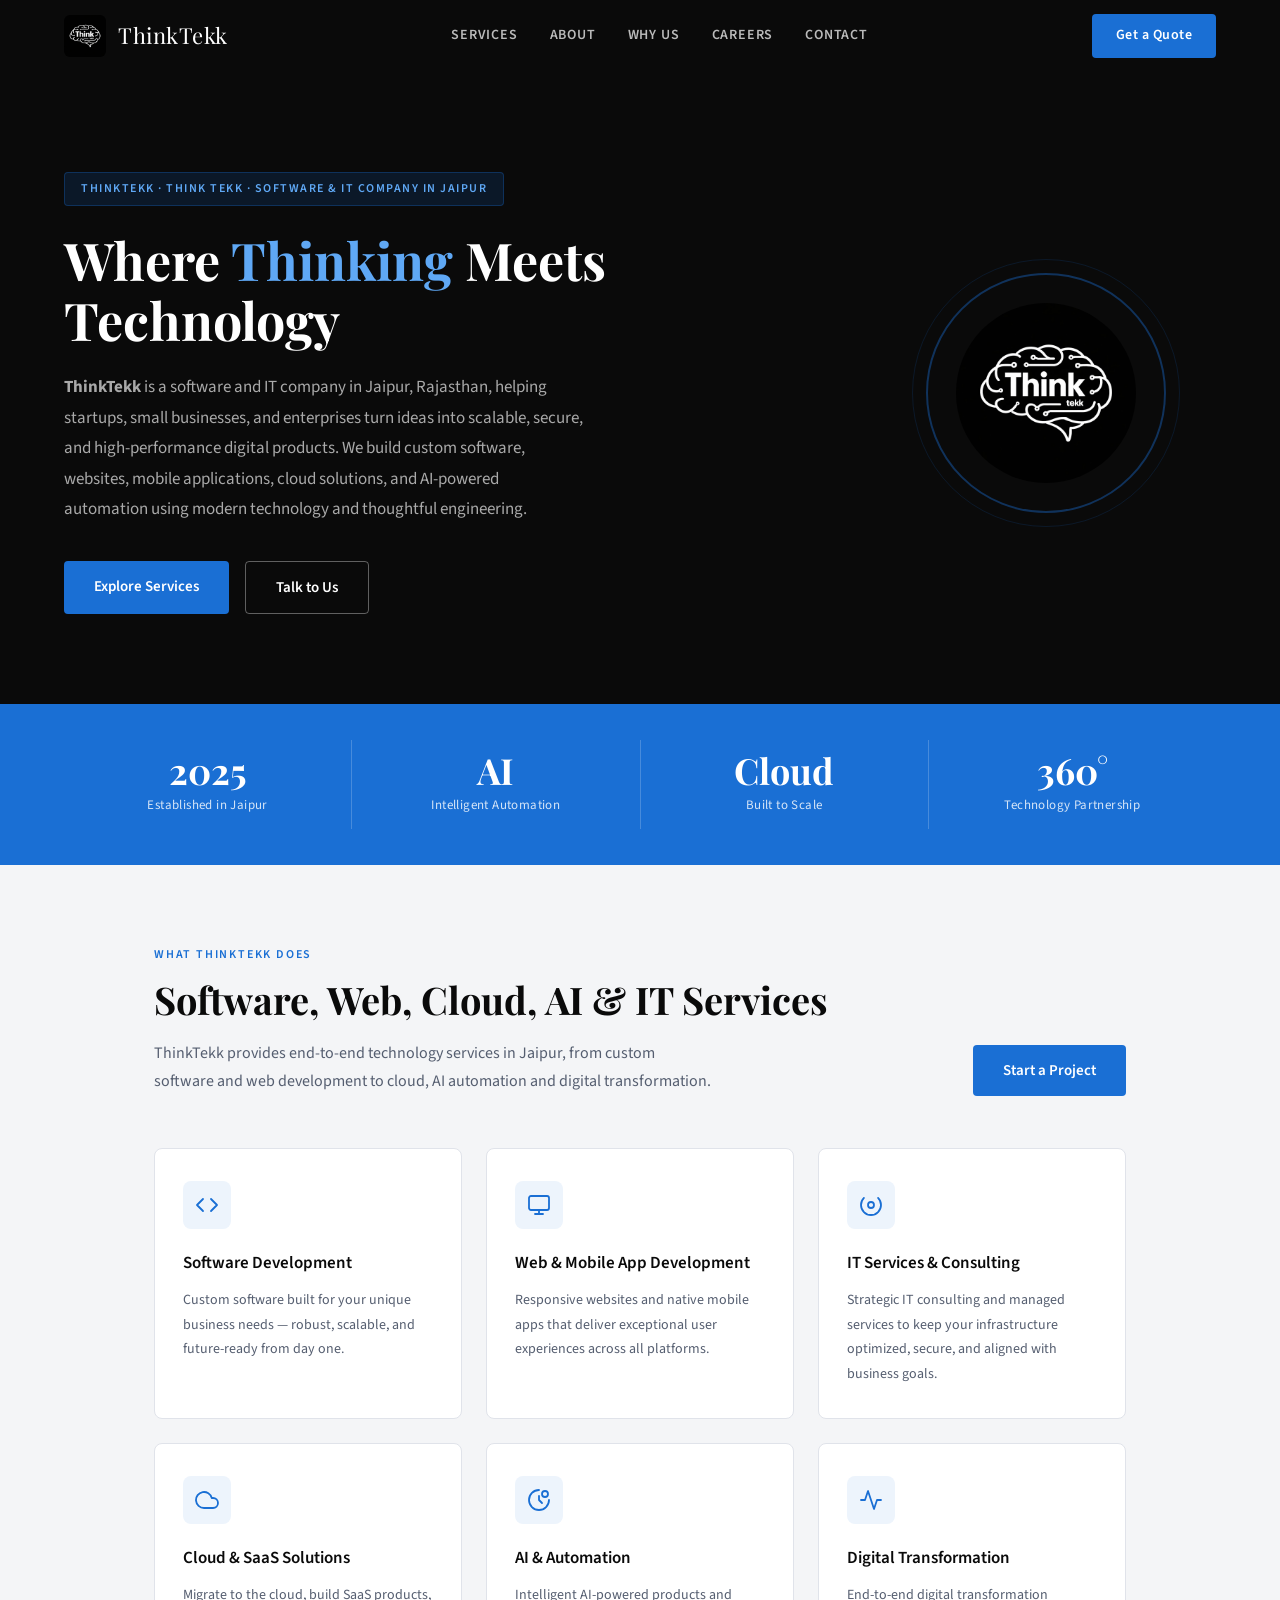
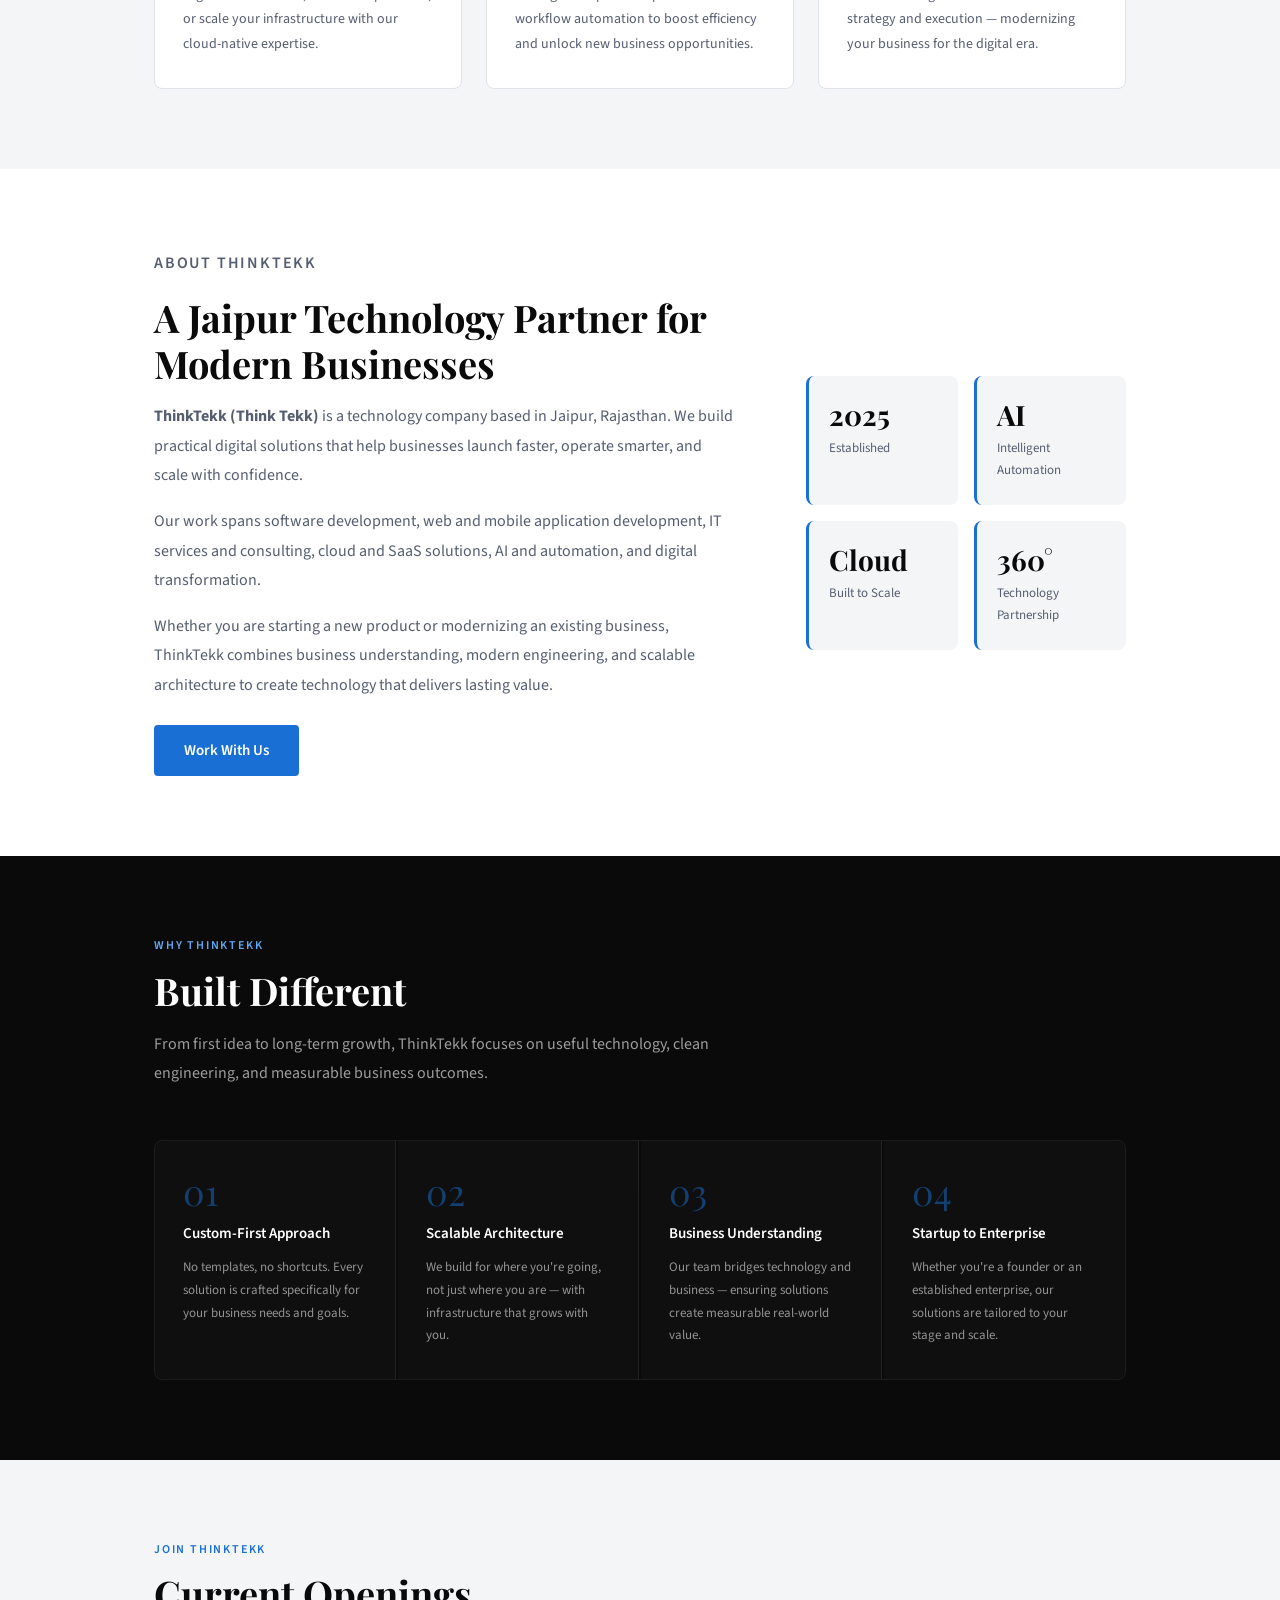
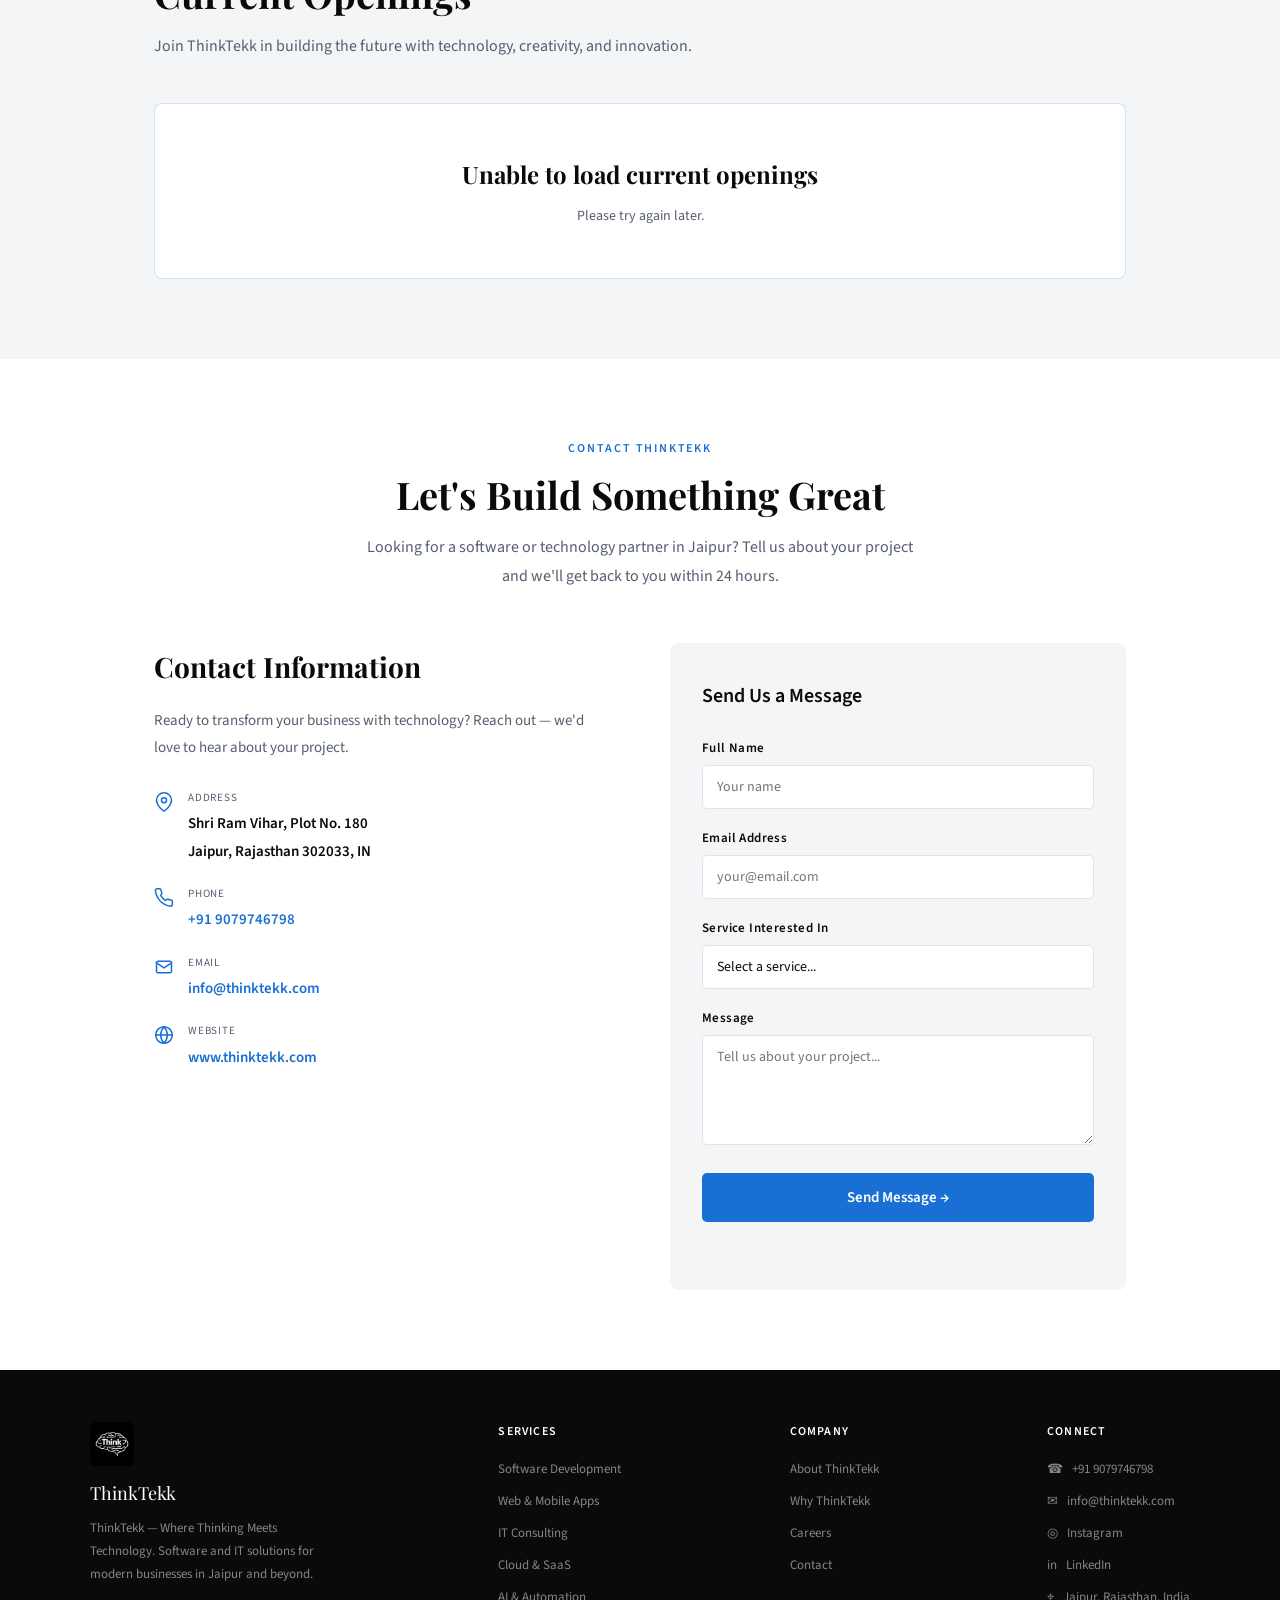
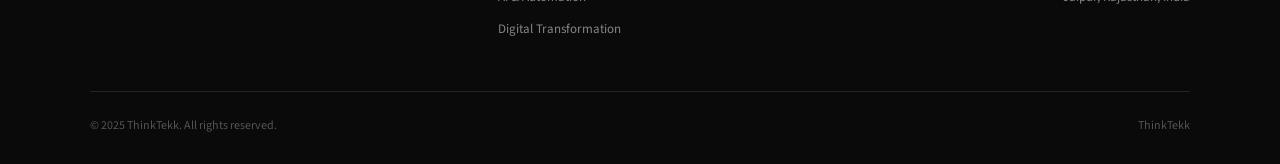
==== commit 0aa5e954: "SEO-optimize ThinkTekk homepage wording for ThinkTekk, Think Tekk, Think Tech and Jaipur searches" ====
--- a/index.html
+++ b/index.html
@@ -3,124 +3,67 @@
 <head>
   <meta charset="UTF-8" />
   <meta name="viewport" content="width=device-width, initial-scale=1.0" />
-  <title>ThinkTekk | Software Development & IT Company in Jaipur</title>
-  <meta name="description" content="ThinkTekk is a Jaipur-based software and IT company delivering custom software development, web and mobile apps, cloud and SaaS, AI automation, IT consulting, and digital transformation solutions." />
-  <meta name="keywords" content="ThinkTekk, Think Tekk, Think Tek, Think Tech, ThinkTekk Jaipur, software company Jaipur, IT company Jaipur, software development Jaipur, web development Jaipur, mobile app development Jaipur, cloud solutions, AI automation, IT consulting" />
+  <title>ThinkTekk | Think Tekk | Software & IT Company in Jaipur</title>
+  <meta name="description" content="ThinkTekk (Think Tekk) is a software and IT company in Jaipur, Rajasthan, building custom software, websites, mobile apps, cloud solutions, AI automation, and digital products for businesses." />
+  <meta name="keywords" content="ThinkTekk, Think Tekk, Think Tek, Think Tech, ThinkTekk Jaipur, Think Tekk Jaipur, Think Tech Jaipur, software company Jaipur, IT company Jaipur, technology company Jaipur, software development company Jaipur, web development Jaipur, mobile app development Jaipur, AI company Jaipur, cloud solutions Jaipur, IT consulting Jaipur" />
   <meta name="author" content="ThinkTekk" />
   <meta name="robots" content="index, follow, max-image-preview:large, max-snippet:-1, max-video-preview:-1" />
-  <meta name="theme-color" content="#2475d5" />
   <link rel="canonical" href="https://thinktekk.com/" />
   <link rel="alternate" href="https://thinktekk.com/" hreflang="en-in" />
   <meta property="og:locale" content="en_IN" />
   <meta property="og:site_name" content="ThinkTekk" />
-  <meta property="og:title" content="ThinkTekk | Software Development & IT Company in Jaipur" />
-  <meta property="og:description" content="Custom software, web and mobile apps, cloud, AI automation, IT consulting and digital transformation by ThinkTekk in Jaipur." />
+  <meta property="og:title" content="ThinkTekk | Think Tekk | Software & IT Company in Jaipur" />
+  <meta property="og:description" content="ThinkTekk (Think Tekk) is a Jaipur software and IT company delivering custom software, websites, mobile apps, cloud, AI automation and digital solutions." />
   <meta property="og:image" content="https://thinktekk.com/asset/thinktekklogo.jpeg" />
   <meta property="og:url" content="https://thinktekk.com/" />
   <meta property="og:type" content="website" />
   <meta name="twitter:card" content="summary_large_image" />
-  <meta name="twitter:title" content="ThinkTekk | Software Development & IT Company" />
-  <meta name="twitter:description" content="Software development, web and mobile apps, cloud, AI and IT consulting from Jaipur." />
+  <meta name="twitter:title" content="ThinkTekk | Think Tekk | Software & IT Company in Jaipur" />
+  <meta name="twitter:description" content="ThinkTekk is a Jaipur software and IT company building modern digital products, cloud solutions and AI-powered automation." />
   <meta name="twitter:image" content="https://thinktekk.com/asset/thinktekklogo.jpeg" />
 
   <link rel="icon" href="asset/thinktekklogo.jpeg" type="image/jpeg" />
-  <link rel="preconnect" href="https://fonts.googleapis.com">
-  <link rel="preconnect" href="https://fonts.gstatic.com" crossorigin>
+  <link rel="preconnect" href="https://fonts.googleapis.com"><link rel="preconnect" href="https://fonts.gstatic.com" crossorigin>
   <link href="https://fonts.googleapis.com/css2?family=Playfair+Display:wght@400;700&family=Source+Sans+3:wght@300;400;600&display=swap" rel="stylesheet" />
-
-  <link rel="stylesheet" href="css/variables.css" />
-  <link rel="stylesheet" href="css/base.css" />
-  <link rel="stylesheet" href="css/navbar.css" />
-  <link rel="stylesheet" href="css/hero.css" />
-  <link rel="stylesheet" href="css/stats.css" />
-  <link rel="stylesheet" href="css/services.css" />
-  <link rel="stylesheet" href="css/about.css" />
-  <link rel="stylesheet" href="css/why.css" />
-  <link rel="stylesheet" href="css/contact.css" />
-  <link rel="stylesheet" href="css/footer.css" />
-  <link rel="stylesheet" href="css/careers.css" />
-  <link rel="stylesheet" href="css/responsive.css" />
+  <link rel="stylesheet" href="css/variables.css" /><link rel="stylesheet" href="css/base.css" /><link rel="stylesheet" href="css/navbar.css" /><link rel="stylesheet" href="css/hero.css" /><link rel="stylesheet" href="css/stats.css" /><link rel="stylesheet" href="css/services.css" /><link rel="stylesheet" href="css/about.css" /><link rel="stylesheet" href="css/why.css" /><link rel="stylesheet" href="css/contact.css" /><link rel="stylesheet" href="css/footer.css" /><link rel="stylesheet" href="css/careers.css" /><link rel="stylesheet" href="css/responsive.css" />
 
   <script type="application/ld+json">
-  {
-    "@context":"https://schema.org",
-    "@type":"Organization",
-    "name":"ThinkTekk",
-    "alternateName":["Think Tekk","Think Tek","Think Tech"],
-    "url":"https://thinktekk.com/",
-    "logo":"https://thinktekk.com/asset/thinktekklogo.jpeg",
-    "email":"mailto:info@thinktekk.com",
-    "telephone":"+91 9079746798",
-    "description":"Software and IT company providing software development, web and mobile apps, cloud and SaaS, AI automation, IT consulting and digital transformation services.",
-    "address":{"@type":"PostalAddress","streetAddress":"Shri Ram Vihar, Plot No. 180","addressLocality":"Jaipur","addressRegion":"Rajasthan","postalCode":"302033","addressCountry":"IN"},
-    "sameAs":["https://www.instagram.com/thethinktekk/","https://www.linkedin.com/company/think-tekk/"]
-  }
+  {"@context":"https://schema.org","@type":"Organization","name":"ThinkTekk","alternateName":["Think Tekk","Think Tek","Think Tech"],"url":"https://thinktekk.com/","logo":"https://thinktekk.com/asset/thinktekklogo.jpeg","email":"mailto:info@thinktekk.com","telephone":"+91 9079746798","description":"ThinkTekk is a software and IT company in Jaipur building custom software, websites, mobile applications, cloud solutions, AI automation and digital products.","address":{"@type":"PostalAddress","streetAddress":"Shri Ram Vihar, Plot No. 180","addressLocality":"Jaipur","addressRegion":"Rajasthan","postalCode":"302033","addressCountry":"IN"},"sameAs":["https://www.instagram.com/thethinktekk/","https://www.linkedin.com/company/think-tekk/"]}
   </script>
   <script type="application/ld+json">
-  {
-    "@context":"https://schema.org",
-    "@type":"WebSite",
-    "name":"ThinkTekk",
-    "alternateName":["Think Tekk","Think Tek","Think Tech"],
-    "url":"https://thinktekk.com/"
-  }
+  {"@context":"https://schema.org","@type":"WebSite","name":"ThinkTekk","alternateName":["Think Tekk","Think Tek","Think Tech"],"url":"https://thinktekk.com/"}
   </script>
 </head>
 <body>
   <nav id="navbar" class="navbar" aria-label="Main navigation">
-    <a href="#home" class="nav-logo" aria-label="ThinkTekk home">
-      <img src="asset/thinktekklogo.jpeg" alt="ThinkTekk software company Jaipur logo" />
-      <span>ThinkTekk</span>
-    </a>
-    <div class="nav-links" id="navLinks">
-      <a href="#services">Services</a><a href="#about">About</a><a href="#why">Why Us</a><a href="#careers">Careers</a><a href="#contact">Contact</a>
-    </div>
-    <a href="#contact" class="nav-cta">Get a Quote</a>
-    <button class="nav-hamburger" id="hamburger" aria-label="Toggle menu"><span></span><span></span><span></span></button>
+    <a href="#home" class="nav-logo" aria-label="ThinkTekk home"><img src="asset/thinktekklogo.jpeg" alt="ThinkTekk software and IT company Jaipur logo" /><span>ThinkTekk</span></a>
+    <div class="nav-links" id="navLinks"><a href="#services">Services</a><a href="#about">About</a><a href="#why">Why Us</a><a href="#careers">Careers</a><a href="#contact">Contact</a></div>
+    <a href="#contact" class="nav-cta">Get a Quote</a><button class="nav-hamburger" id="hamburger" aria-label="Toggle menu"><span></span><span></span><span></span></button>
   </nav>
 
   <main>
     <section class="hero" id="home">
       <div class="hero-text">
-        <div class="hero-eyebrow">ThinkTekk · Software Development &amp; IT Services in Jaipur</div>
+        <div class="hero-eyebrow">ThinkTekk · Think Tekk · Software &amp; IT Company in Jaipur</div>
         <h1>Where <em>Thinking</em> Meets<br />Technology</h1>
-        <p class="hero-sub">ThinkTekk helps startups, small businesses, and enterprises turn ideas into scalable, secure, and high-performance technology solutions — powered by modern engineering and creative thinking.</p>
+        <p class="hero-sub"><strong>ThinkTekk</strong> is a software and IT company in Jaipur, Rajasthan, helping startups, small businesses, and enterprises turn ideas into scalable, secure, and high-performance digital products. We build custom software, websites, mobile applications, cloud solutions, and AI-powered automation using modern technology and thoughtful engineering.</p>
         <div class="hero-btns"><a href="#services" class="btn-primary">Explore Services</a><a href="#contact" class="btn-ghost">Talk to Us</a></div>
       </div>
       <div class="hero-visual"><div class="hero-logo-wrap"><img src="asset/thinktekklogo.jpeg" alt="ThinkTekk logo" /></div></div>
     </section>
 
-    <div class="stats-bar">
-      <div class="stat"><span class="stat-num">2025</span><span class="stat-label">Established in Jaipur</span></div>
-      <div class="stat"><span class="stat-num">AI</span><span class="stat-label">Intelligent Automation</span></div>
-      <div class="stat"><span class="stat-num">Cloud</span><span class="stat-label">Built to Scale</span></div>
-      <div class="stat"><span class="stat-num">360°</span><span class="stat-label">Technology Partnership</span></div>
-    </div>
+    <div class="stats-bar"><div class="stat"><span class="stat-num">2025</span><span class="stat-label">Established in Jaipur</span></div><div class="stat"><span class="stat-num">AI</span><span class="stat-label">Intelligent Automation</span></div><div class="stat"><span class="stat-num">Cloud</span><span class="stat-label">Built to Scale</span></div><div class="stat"><span class="stat-num">360°</span><span class="stat-label">Technology Partnership</span></div></div>
 
-    <section class="services" id="services">
-      <div class="section-inner"><div class="services-header"><div><p class="section-tag">What We Do</p><h2 class="section-title">Software, Cloud, AI &amp; IT Services</h2><p class="section-sub">End-to-end technology solutions designed to help your business grow, scale, and innovate.</p></div><a href="#contact" class="btn-primary">Start a Project</a></div><div class="services-grid" id="servicesGrid"></div></div>
-    </section>
+    <section class="services" id="services"><div class="section-inner"><div class="services-header"><div><p class="section-tag">What ThinkTekk Does</p><h2 class="section-title">Software, Web, Cloud, AI &amp; IT Services</h2><p class="section-sub">ThinkTekk provides end-to-end technology services in Jaipur, from custom software and web development to cloud, AI automation and digital transformation.</p></div><a href="#contact" class="btn-primary">Start a Project</a></div><div class="services-grid" id="servicesGrid"></div></div></section>
 
-    <section class="about" id="about">
-      <div class="section-inner"><div class="about-inner"><div class="about-text"><p class="section-tag">Who We Are</p><h2 class="section-title">Technology with Purpose</h2><p>ThinkTekk is a technology-driven company based in Jaipur, Rajasthan, focused on delivering smart, reliable, and future-ready digital solutions. We combine creative thinking, modern engineering, and a deep understanding of business to solve real-world problems.</p><p>Founded in 2025, our team serves startups, small businesses, and enterprises — helping them navigate digital transformation and emerge stronger, faster, and more competitive in their markets.</p><p>We believe great technology starts with great thinking. Every solution we build is designed to drive growth, efficiency, and long-term innovation.</p><a href="#contact" class="btn-primary">Work With Us</a></div><div class="about-highlights" id="aboutHighlights"></div></div></div>
-    </section>
+    <section class="about" id="about"><div class="section-inner"><div class="about-inner"><div class="about-text"><p class="section-tag">About ThinkTekk</p><h2 class="section-title">A Jaipur Technology Partner for Modern Businesses</h2><p><strong>ThinkTekk (Think Tekk)</strong> is a technology company based in Jaipur, Rajasthan. We build practical digital solutions that help businesses launch faster, operate smarter, and scale with confidence.</p><p>Our work spans software development, web and mobile application development, IT services and consulting, cloud and SaaS solutions, AI and automation, and digital transformation.</p><p>Whether you are starting a new product or modernizing an existing business, ThinkTekk combines business understanding, modern engineering, and scalable architecture to create technology that delivers lasting value.</p><a href="#contact" class="btn-primary">Work With Us</a></div><div class="about-highlights" id="aboutHighlights"></div></div></div></section>
 
-    <section class="why" id="why"><div class="section-inner"><p class="section-tag accent-blue">Why ThinkTekk</p><h2 class="section-title light">Built Different</h2><p class="section-sub light">We don't just deliver code — we deliver outcomes. Here's what sets us apart.</p><div class="why-grid" id="whyGrid"></div></div></section>
-
-    <section class="careers" id="careers"><div class="section-inner"><div class="careers-header"><p class="section-tag">Join Our Team</p><h2 class="section-title">Current Openings</h2><p class="section-sub">Join ThinkTekk and help us build the future with technology, creativity, and innovation.</p></div><div class="careers-grid" id="careersGrid"><p class="careers-loading">Loading current openings...</p></div></div></section>
-
-    <section class="contact" id="contact"><div class="section-inner"><div class="contact-header"><p class="section-tag">Get In Touch</p><h2 class="section-title">Let's Build Something Great</h2><p class="section-sub centered">Have a project in mind? Tell us about it and we'll get back to you within 24 hours.</p></div><div class="contact-inner"><div class="contact-info" id="contactInfo"></div><div class="contact-form"><h3>Send Us a Message</h3><div class="form-row"><label for="name">Full Name</label><input type="text" id="name" placeholder="Your name" autocomplete="name" /></div><div class="form-row"><label for="email">Email Address</label><input type="email" id="email" placeholder="your@email.com" autocomplete="email" /></div><div class="form-row"><label for="service">Service Interested In</label><select id="service"><option value="">Select a service...</option><option>Software Development</option><option>Web &amp; Mobile App Development</option><option>IT Services &amp; Consulting</option><option>Cloud &amp; SaaS Solutions</option><option>AI &amp; Automation</option><option>Digital Transformation</option></select></div><div class="form-row"><label for="message">Message</label><textarea id="message" placeholder="Tell us about your project..."></textarea></div><button class="form-submit" id="formSubmit">Send Message →</button><p class="form-feedback" id="formFeedback"></p></div></div></div></section>
+    <section class="why" id="why"><div class="section-inner"><p class="section-tag accent-blue">Why ThinkTekk</p><h2 class="section-title light">Built Different</h2><p class="section-sub light">From first idea to long-term growth, ThinkTekk focuses on useful technology, clean engineering, and measurable business outcomes.</p><div class="why-grid" id="whyGrid"></div></div></section>
+    <section class="careers" id="careers"><div class="section-inner"><div class="careers-header"><p class="section-tag">Join ThinkTekk</p><h2 class="section-title">Current Openings</h2><p class="section-sub">Join ThinkTekk in building the future with technology, creativity, and innovation.</p></div><div class="careers-grid" id="careersGrid"><p class="careers-loading">Loading current openings...</p></div></div></section>
+    <section class="contact" id="contact"><div class="section-inner"><div class="contact-header"><p class="section-tag">Contact ThinkTekk</p><h2 class="section-title">Let's Build Something Great</h2><p class="section-sub centered">Looking for a software or technology partner in Jaipur? Tell us about your project and we'll get back to you within 24 hours.</p></div><div class="contact-inner"><div class="contact-info" id="contactInfo"></div><div class="contact-form"><h3>Send Us a Message</h3><div class="form-row"><label for="name">Full Name</label><input type="text" id="name" placeholder="Your name" autocomplete="name" /></div><div class="form-row"><label for="email">Email Address</label><input type="email" id="email" placeholder="your@email.com" autocomplete="email" /></div><div class="form-row"><label for="service">Service Interested In</label><select id="service"><option value="">Select a service...</option><option>Software Development</option><option>Web &amp; Mobile App Development</option><option>IT Services &amp; Consulting</option><option>Cloud &amp; SaaS Solutions</option><option>AI &amp; Automation</option><option>Digital Transformation</option></select></div><div class="form-row"><label for="message">Message</label><textarea id="message" placeholder="Tell us about your project..."></textarea></div><button class="form-submit" id="formSubmit">Send Message →</button><p class="form-feedback" id="formFeedback"></p></div></div></div></section>
   </main>
 
-  <footer>
-    <div class="footer-top">
-      <div class="footer-brand"><img src="asset/thinktekklogo.jpeg" alt="ThinkTekk" /><p class="brand-name">ThinkTekk</p><p>Where Thinking Meets Technology. Building smart, reliable, and future-ready technology solutions from Jaipur.</p></div>
-      <div class="footer-col"><h4>Services</h4><a href="#services">Software Development</a><a href="#services">Web &amp; Mobile Apps</a><a href="#services">IT Consulting</a><a href="#services">Cloud &amp; SaaS</a><a href="#services">AI &amp; Automation</a><a href="#services">Digital Transformation</a></div>
-      <div class="footer-col"><h4>Company</h4><a href="#about">About Us</a><a href="#why">Why ThinkTekk</a><a href="#careers">Careers</a><a href="#contact">Contact</a></div>
-      <div class="footer-col"><h4>Connect</h4><a class="social-link" href="tel:+919079746798"><svg viewBox="0 0 24 24" aria-hidden="true"><path d="M22 16.92v3a2 2 0 0 1-2.18 2 19.79 19.79 0 0 1-8.63-3.07A19.5 19.5 0 0 1 4.69 12 19.79 19.79 0 0 1 1.61 3.22a2 2 0 0 1 1.99-2.18H6.6a2 2 0 0 1 2 1.72 12.84 12.84 0 0 0 .7 2.81 2 2 0 0 1-.45 2.11L7.91 8.91a16 16 0 0 0 6.06 6.06l.94-.94a2 2 0 0 1 2.11-.45 12.84 12.84 0 0 0 2.81.7A2 2 0 0 1 22 16.92z"/></svg><span>+91 9079746798</span></a><a class="social-link" href="mailto:info@thinktekk.com"><svg viewBox="0 0 24 24" aria-hidden="true"><rect x="3" y="5" width="18" height="14" rx="2"/><polyline points="3 7 12 13 21 7"/></svg><span>info@thinktekk.com</span></a><a class="social-link" href="https://www.instagram.com/thethinktekk/" target="_blank" rel="noopener noreferrer"><svg viewBox="0 0 24 24" aria-hidden="true"><rect x="3" y="3" width="18" height="18" rx="5"/><circle cx="12" cy="12" r="4"/><circle cx="17.5" cy="6.5" r="1"/></svg><span>Instagram</span></a><a class="social-link" href="https://www.linkedin.com/company/think-tekk/" target="_blank" rel="noopener noreferrer"><svg viewBox="0 0 24 24" aria-hidden="true"><rect x="4" y="4" width="16" height="16" rx="2"/><path d="M8 10v6M8 7v.01M12 16v-6M16 16v-3a3 3 0 0 0-6 0"/></svg><span>LinkedIn</span></a><span class="social-link"><svg viewBox="0 0 24 24" aria-hidden="true"><path d="M12 21s7-5.2 7-11a7 7 0 1 0-14 0c0 5.8 7 11 7 11z"/><circle cx="12" cy="10" r="2.5"/></svg><span>Jaipur, Rajasthan, India</span></span></div>
-    </div>
-    <div class="footer-bottom"><p>© 2025 ThinkTekk. All rights reserved.</p><a href="#home">ThinkTekk</a></div>
-  </footer>
+  <footer><div class="footer-top"><div class="footer-brand"><img src="asset/thinktekklogo.jpeg" alt="ThinkTekk" /><p class="brand-name">ThinkTekk</p><p>ThinkTekk — Where Thinking Meets Technology. Software and IT solutions for modern businesses in Jaipur and beyond.</p></div><div class="footer-col"><h4>Services</h4><a href="#services">Software Development</a><a href="#services">Web &amp; Mobile Apps</a><a href="#services">IT Consulting</a><a href="#services">Cloud &amp; SaaS</a><a href="#services">AI &amp; Automation</a><a href="#services">Digital Transformation</a></div><div class="footer-col"><h4>Company</h4><a href="#about">About ThinkTekk</a><a href="#why">Why ThinkTekk</a><a href="#careers">Careers</a><a href="#contact">Contact</a></div><div class="footer-col"><h4>Connect</h4><a class="social-link" href="tel:+919079746798"><span>☎</span><span>+91 9079746798</span></a><a class="social-link" href="mailto:info@thinktekk.com"><span>✉</span><span>info@thinktekk.com</span></a><a class="social-link" href="https://www.instagram.com/thethinktekk/" target="_blank" rel="noopener noreferrer"><span>◎</span><span>Instagram</span></a><a class="social-link" href="https://www.linkedin.com/company/think-tekk/" target="_blank" rel="noopener noreferrer"><span>in</span><span>LinkedIn</span></a><span class="social-link"><span>⌖</span><span>Jaipur, Rajasthan, India</span></span></div></div><div class="footer-bottom"><p>© 2025 ThinkTekk. All rights reserved.</p><a href="#home">ThinkTekk</a></div></footer>
 
   <script src="js/data.js"></script><script src="js/navbar.js"></script><script src="js/services.js"></script><script src="js/about.js"></script><script src="js/why.js"></script><script src="js/contact.js"></script><script src="js/form.js"></script><script src="js/careers.js"></script><script src="js/animations.js"></script>
 </body>
--- a/css/footer.css
+++ b/css/footer.css
@@ -1,73 +1,16 @@
 /* =============================================
    FOOTER — footer.css
    ============================================= */
-footer {
-  background: var(--black);
-  padding: 52px 5% 28px;
-}
-
-.footer-top {
-  display: flex;
-  justify-content: space-between;
-  align-items: flex-start;
-  gap: 40px;
-  flex-wrap: wrap;
-  padding-bottom: 40px;
-  border-bottom: 1px solid rgba(255,255,255,0.1);
-  max-width: var(--container);
-  margin: 0 auto;
-}
-
-.footer-brand img {
-  height: 44px;
-  width: 44px;
-  border-radius: 6px;
-  object-fit: cover;
-  margin-bottom: 12px;
-}
-.footer-brand .brand-name {
-  color: var(--white);
-  font-family: var(--font-serif);
-  font-size: 18px;
-  margin-bottom: 8px;
-}
-.footer-brand p {
-  font-size: 13px;
-  color: rgba(255,255,255,0.5);
-  max-width: 240px;
-  line-height: 1.75;
-}
-
-.footer-col h4 {
-  color: var(--white);
-  font-size: 12px;
-  font-weight: 600;
-  letter-spacing: 1.2px;
-  text-transform: uppercase;
-  margin-bottom: 16px;
-}
-.footer-col a {
-  display: block;
-  font-size: 13px;
-  color: rgba(255,255,255,0.5);
-  margin-bottom: 10px;
-  transition: color 0.2s;
-}
-.footer-col a:hover { color: var(--white); }
-
-.footer-bottom {
-  max-width: var(--container);
-  margin: 0 auto;
-  padding-top: 24px;
-  display: flex;
-  justify-content: space-between;
-  align-items: center;
-  flex-wrap: wrap;
-  gap: 12px;
-}
-.footer-bottom p,
-.footer-bottom a {
-  font-size: 12px;
-  color: rgba(255,255,255,0.3);
-}
-.footer-bottom a:hover { color: rgba(255,255,255,0.7); }
+footer { background: var(--black); padding: 52px 5% 28px; }
+.footer-top { display:flex; justify-content:space-between; align-items:flex-start; gap:40px; flex-wrap:wrap; padding-bottom:40px; border-bottom:1px solid rgba(255,255,255,0.1); max-width:var(--container); margin:0 auto; }
+.footer-brand img { height:44px; width:44px; border-radius:6px; object-fit:cover; margin-bottom:12px; }
+.footer-brand .brand-name { color:var(--white); font-family:var(--font-serif); font-size:18px; margin-bottom:8px; }
+.footer-brand p { font-size:13px; color:rgba(255,255,255,0.5); max-width:240px; line-height:1.75; }
+.footer-col h4 { color:var(--white); font-size:12px; font-weight:600; letter-spacing:1.2px; text-transform:uppercase; margin-bottom:16px; }
+.footer-col a, .footer-col .social-link { display:flex; align-items:center; gap:9px; font-size:13px; color:rgba(255,255,255,0.5); margin-bottom:10px; transition:color 0.2s; text-decoration:none; }
+.footer-col a:hover { color:var(--white); }
+.footer-col .social-link svg { width:17px; height:17px; flex:0 0 17px; fill:none; stroke:currentColor; stroke-width:1.7; stroke-linecap:round; stroke-linejoin:round; }
+.footer-col .social-link:hover { color:var(--white); }
+.footer-bottom { max-width:var(--container); margin:0 auto; padding-top:24px; display:flex; justify-content:space-between; align-items:center; flex-wrap:wrap; gap:12px; }
+.footer-bottom p, .footer-bottom a { font-size:12px; color:rgba(255,255,255,0.3); }
+.footer-bottom a:hover { color:rgba(255,255,255,0.7); }
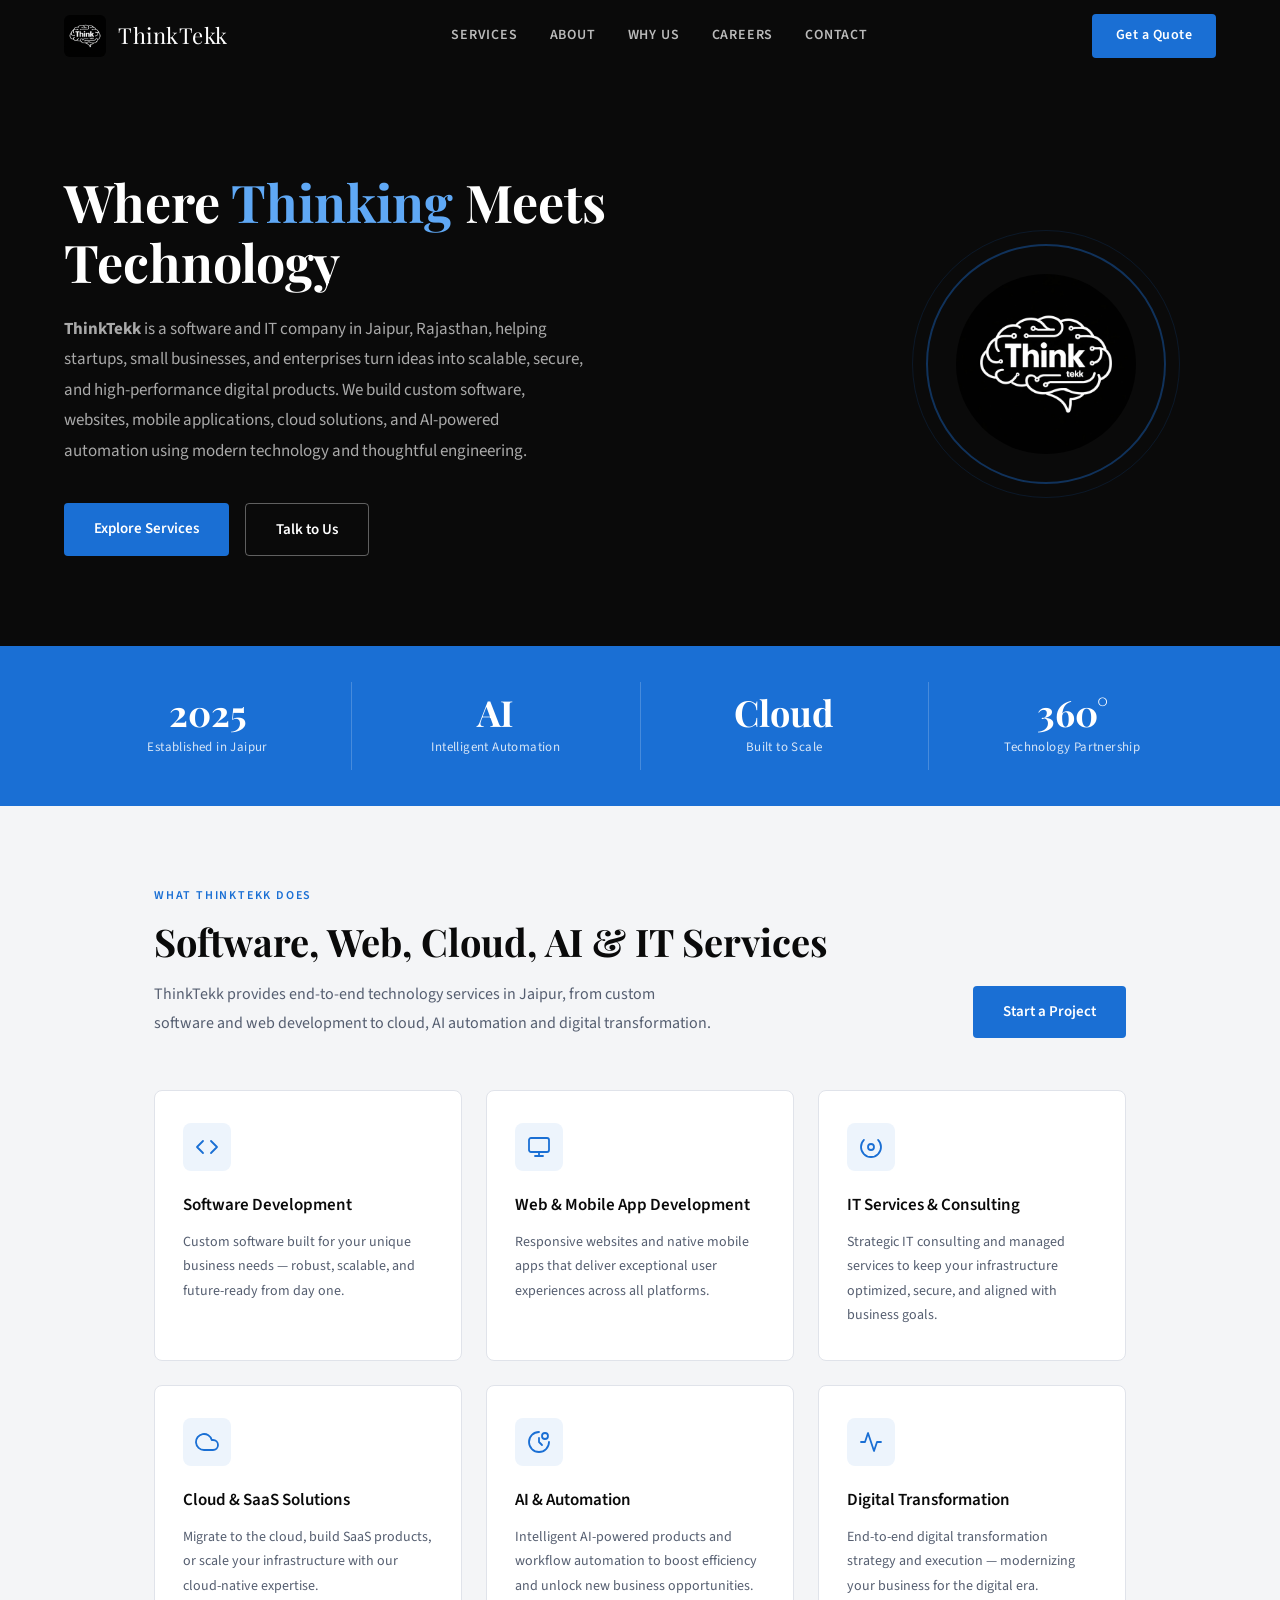
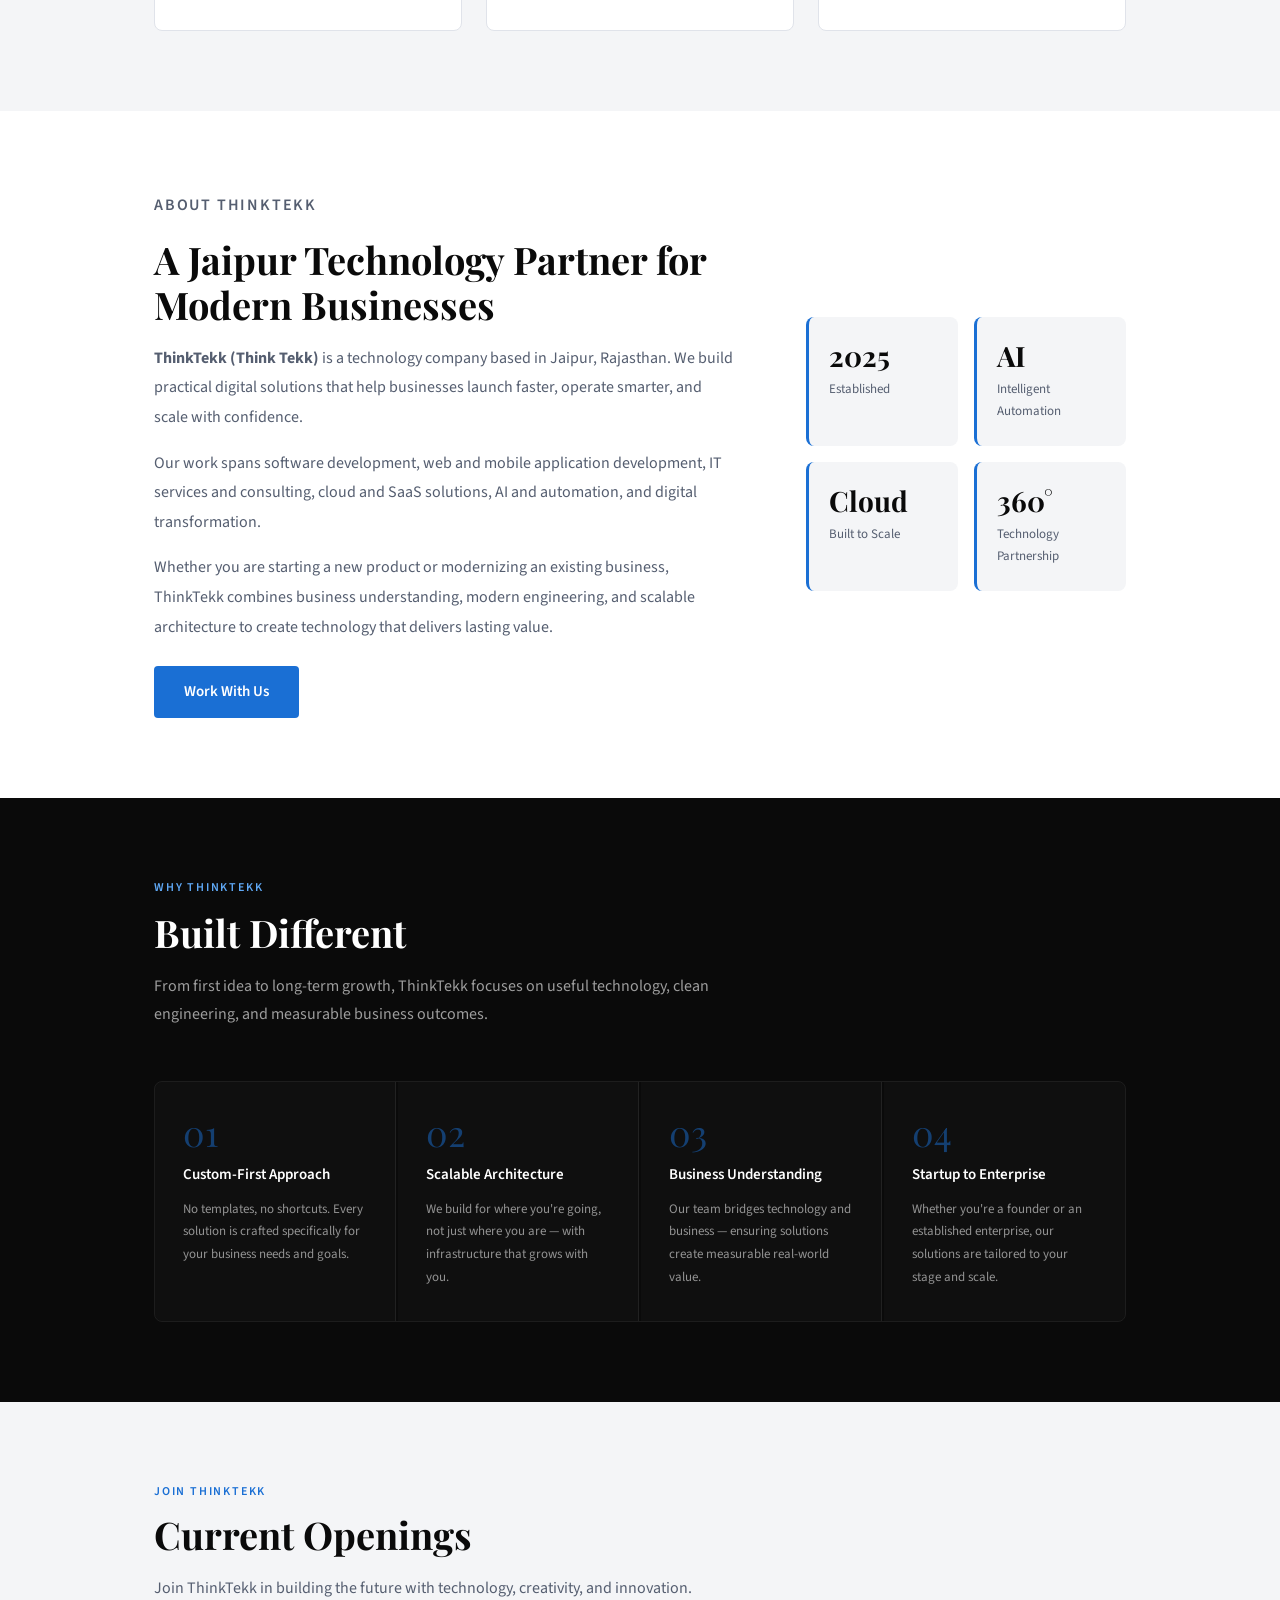
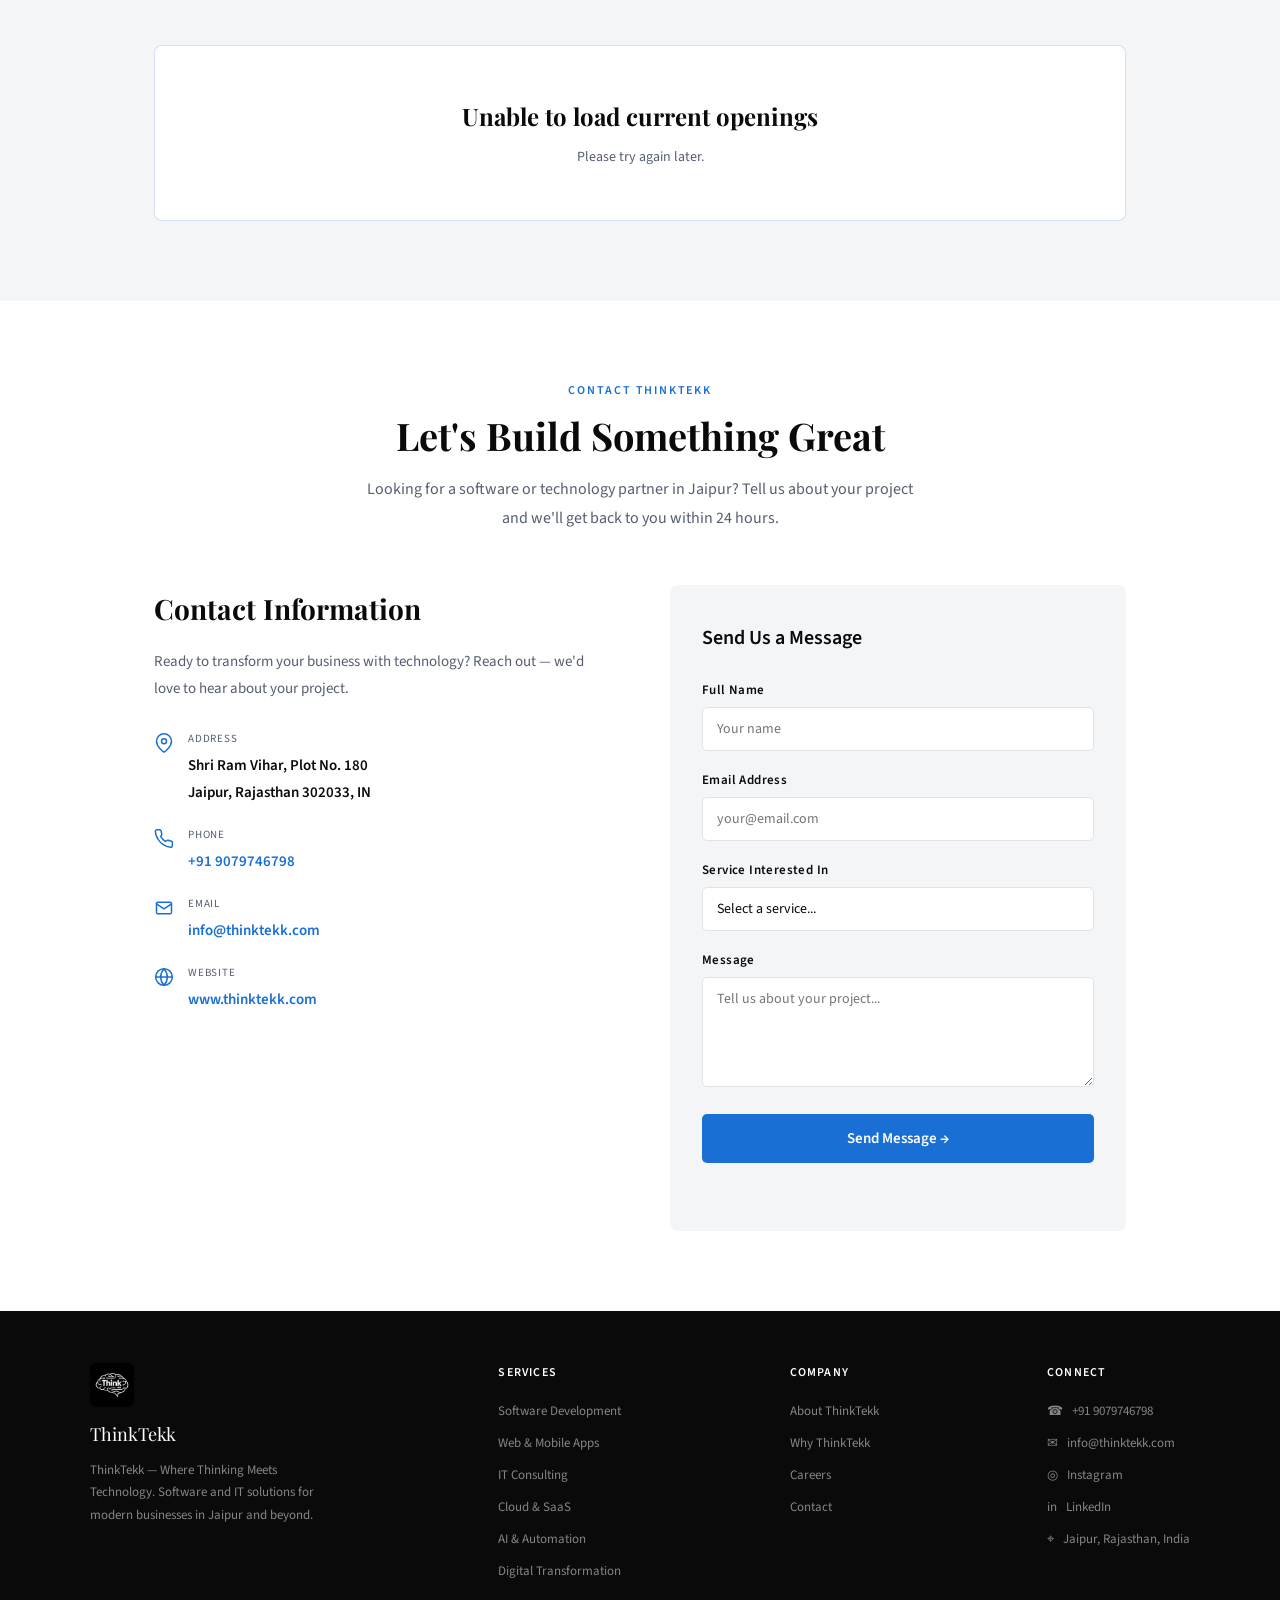
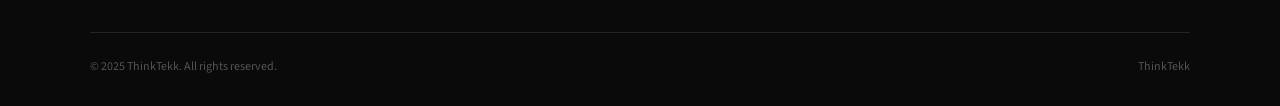
==== commit aff0d889: "Update index.html" ====
--- a/index.html
+++ b/index.html
@@ -3,35 +3,40 @@
 <head>
   <meta charset="UTF-8" />
   <meta name="viewport" content="width=device-width, initial-scale=1.0" />
-  <title>ThinkTekk | Think Tekk | Software & IT Company in Jaipur</title>
-  <meta name="description" content="ThinkTekk (Think Tekk) is a software and IT company in Jaipur, Rajasthan, building custom software, websites, mobile apps, cloud solutions, AI automation, and digital products for businesses." />
+  <title>ThinkTekk | Software & IT Company in Jaipur</title>
+  <meta name="description" content="ThinkTekk is a software and IT company in Jaipur, Rajasthan, building custom software, websites, mobile apps, cloud solutions, AI automation, and digital products for businesses." />
   <meta name="keywords" content="ThinkTekk, Think Tekk, Think Tek, Think Tech, ThinkTekk Jaipur, Think Tekk Jaipur, Think Tech Jaipur, software company Jaipur, IT company Jaipur, technology company Jaipur, software development company Jaipur, web development Jaipur, mobile app development Jaipur, AI company Jaipur, cloud solutions Jaipur, IT consulting Jaipur" />
   <meta name="author" content="ThinkTekk" />
+  <meta name="application-name" content="ThinkTekk" />
+  <meta name="apple-mobile-web-app-title" content="ThinkTekk" />
   <meta name="robots" content="index, follow, max-image-preview:large, max-snippet:-1, max-video-preview:-1" />
   <link rel="canonical" href="https://thinktekk.com/" />
   <link rel="alternate" href="https://thinktekk.com/" hreflang="en-in" />
+  <link rel="icon" href="/asset/favicon.svg" type="image/svg+xml" sizes="any" />
+  <link rel="icon" href="/asset/thinktekklogo.jpeg" type="image/jpeg" />
+  <link rel="apple-touch-icon" href="/asset/thinktekklogo.jpeg" />
+
   <meta property="og:locale" content="en_IN" />
   <meta property="og:site_name" content="ThinkTekk" />
-  <meta property="og:title" content="ThinkTekk | Think Tekk | Software & IT Company in Jaipur" />
-  <meta property="og:description" content="ThinkTekk (Think Tekk) is a Jaipur software and IT company delivering custom software, websites, mobile apps, cloud, AI automation and digital solutions." />
+  <meta property="og:title" content="ThinkTekk | Software & IT Company in Jaipur" />
+  <meta property="og:description" content="ThinkTekk is a Jaipur software and IT company delivering custom software, websites, mobile apps, cloud, AI automation and digital solutions." />
   <meta property="og:image" content="https://thinktekk.com/asset/thinktekklogo.jpeg" />
   <meta property="og:url" content="https://thinktekk.com/" />
   <meta property="og:type" content="website" />
   <meta name="twitter:card" content="summary_large_image" />
-  <meta name="twitter:title" content="ThinkTekk | Think Tekk | Software & IT Company in Jaipur" />
+  <meta name="twitter:title" content="ThinkTekk | Software & IT Company in Jaipur" />
   <meta name="twitter:description" content="ThinkTekk is a Jaipur software and IT company building modern digital products, cloud solutions and AI-powered automation." />
   <meta name="twitter:image" content="https://thinktekk.com/asset/thinktekklogo.jpeg" />
 
-  <link rel="icon" href="asset/thinktekklogo.jpeg" type="image/jpeg" />
   <link rel="preconnect" href="https://fonts.googleapis.com"><link rel="preconnect" href="https://fonts.gstatic.com" crossorigin>
   <link href="https://fonts.googleapis.com/css2?family=Playfair+Display:wght@400;700&family=Source+Sans+3:wght@300;400;600&display=swap" rel="stylesheet" />
   <link rel="stylesheet" href="css/variables.css" /><link rel="stylesheet" href="css/base.css" /><link rel="stylesheet" href="css/navbar.css" /><link rel="stylesheet" href="css/hero.css" /><link rel="stylesheet" href="css/stats.css" /><link rel="stylesheet" href="css/services.css" /><link rel="stylesheet" href="css/about.css" /><link rel="stylesheet" href="css/why.css" /><link rel="stylesheet" href="css/contact.css" /><link rel="stylesheet" href="css/footer.css" /><link rel="stylesheet" href="css/careers.css" /><link rel="stylesheet" href="css/responsive.css" />
 
   <script type="application/ld+json">
-  {"@context":"https://schema.org","@type":"Organization","name":"ThinkTekk","alternateName":["Think Tekk","Think Tek","Think Tech"],"url":"https://thinktekk.com/","logo":"https://thinktekk.com/asset/thinktekklogo.jpeg","email":"mailto:info@thinktekk.com","telephone":"+91 9079746798","description":"ThinkTekk is a software and IT company in Jaipur building custom software, websites, mobile applications, cloud solutions, AI automation and digital products.","address":{"@type":"PostalAddress","streetAddress":"Shri Ram Vihar, Plot No. 180","addressLocality":"Jaipur","addressRegion":"Rajasthan","postalCode":"302033","addressCountry":"IN"},"sameAs":["https://www.instagram.com/thethinktekk/","https://www.linkedin.com/company/think-tekk/"]}
+  {"@context":"https://schema.org","@type":"Organization","@id":"https://thinktekk.com/#organization","name":"ThinkTekk","legalName":"ThinkTekk","alternateName":["Think Tekk","Think Tek","Think Tech"],"url":"https://thinktekk.com/","logo":{"@type":"ImageObject","url":"https://thinktekk.com/asset/thinktekklogo.jpeg"},"image":"https://thinktekk.com/asset/thinktekklogo.jpeg","email":"mailto:info@thinktekk.com","telephone":"+91 9079746798","description":"ThinkTekk is a software and IT company in Jaipur building custom software, websites, mobile applications, cloud solutions, AI automation and digital products.","address":{"@type":"PostalAddress","streetAddress":"Shri Ram Vihar, Plot No. 180","addressLocality":"Jaipur","addressRegion":"Rajasthan","postalCode":"302033","addressCountry":"IN"},"sameAs":["https://www.instagram.com/thethinktekk/","https://www.linkedin.com/company/think-tekk/"]}
   </script>
   <script type="application/ld+json">
-  {"@context":"https://schema.org","@type":"WebSite","name":"ThinkTekk","alternateName":["Think Tekk","Think Tek","Think Tech"],"url":"https://thinktekk.com/"}
+  {"@context":"https://schema.org","@type":"WebSite","@id":"https://thinktekk.com/#website","url":"https://thinktekk.com/","name":"ThinkTekk","alternateName":["Think Tekk","Think Tek","Think Tech"],"publisher":{"@id":"https://thinktekk.com/#organization"}}
   </script>
 </head>
 <body>
@@ -44,7 +49,7 @@
   <main>
     <section class="hero" id="home">
       <div class="hero-text">
-        <div class="hero-eyebrow">ThinkTekk · Think Tekk · Software &amp; IT Company in Jaipur</div>
+        <!-- <div class="hero-eyebrow">Think Tekk · Software &amp; IT Company</div> -->
         <h1>Where <em>Thinking</em> Meets<br />Technology</h1>
         <p class="hero-sub"><strong>ThinkTekk</strong> is a software and IT company in Jaipur, Rajasthan, helping startups, small businesses, and enterprises turn ideas into scalable, secure, and high-performance digital products. We build custom software, websites, mobile applications, cloud solutions, and AI-powered automation using modern technology and thoughtful engineering.</p>
         <div class="hero-btns"><a href="#services" class="btn-primary">Explore Services</a><a href="#contact" class="btn-ghost">Talk to Us</a></div>
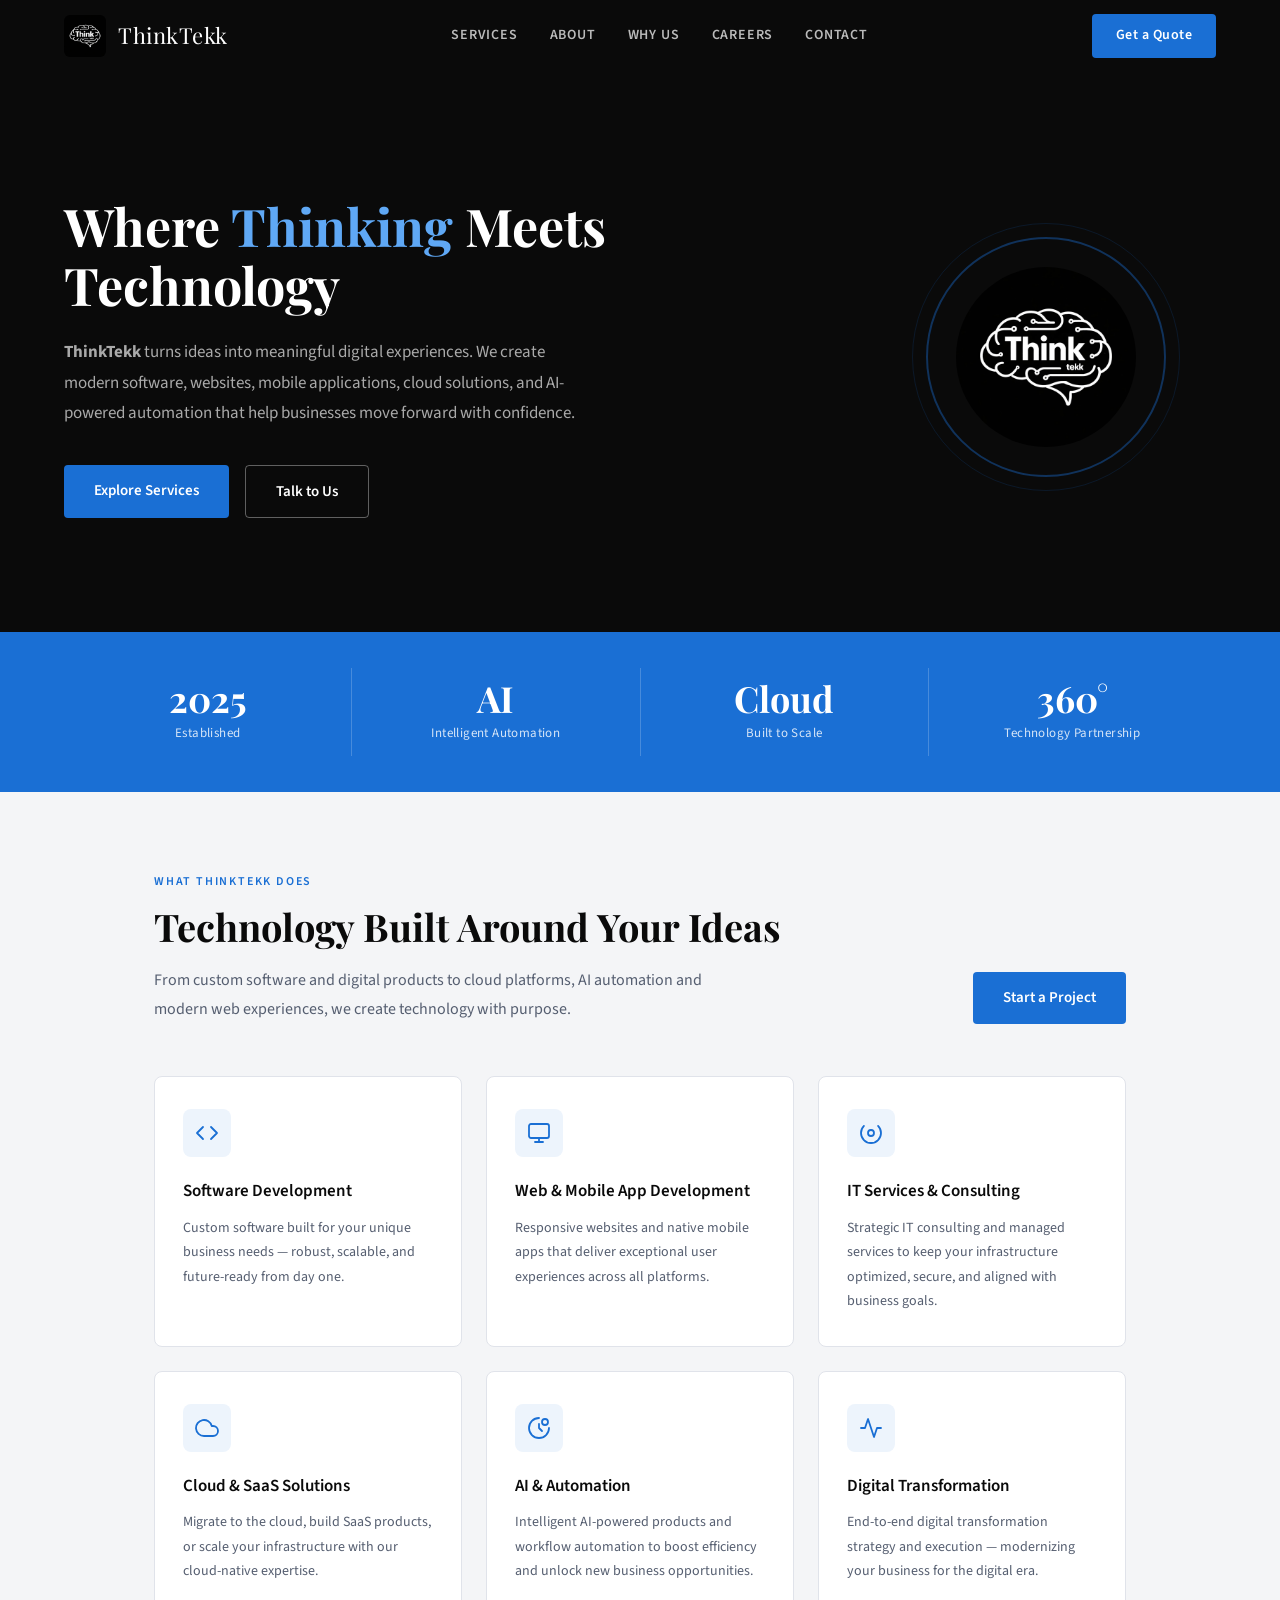
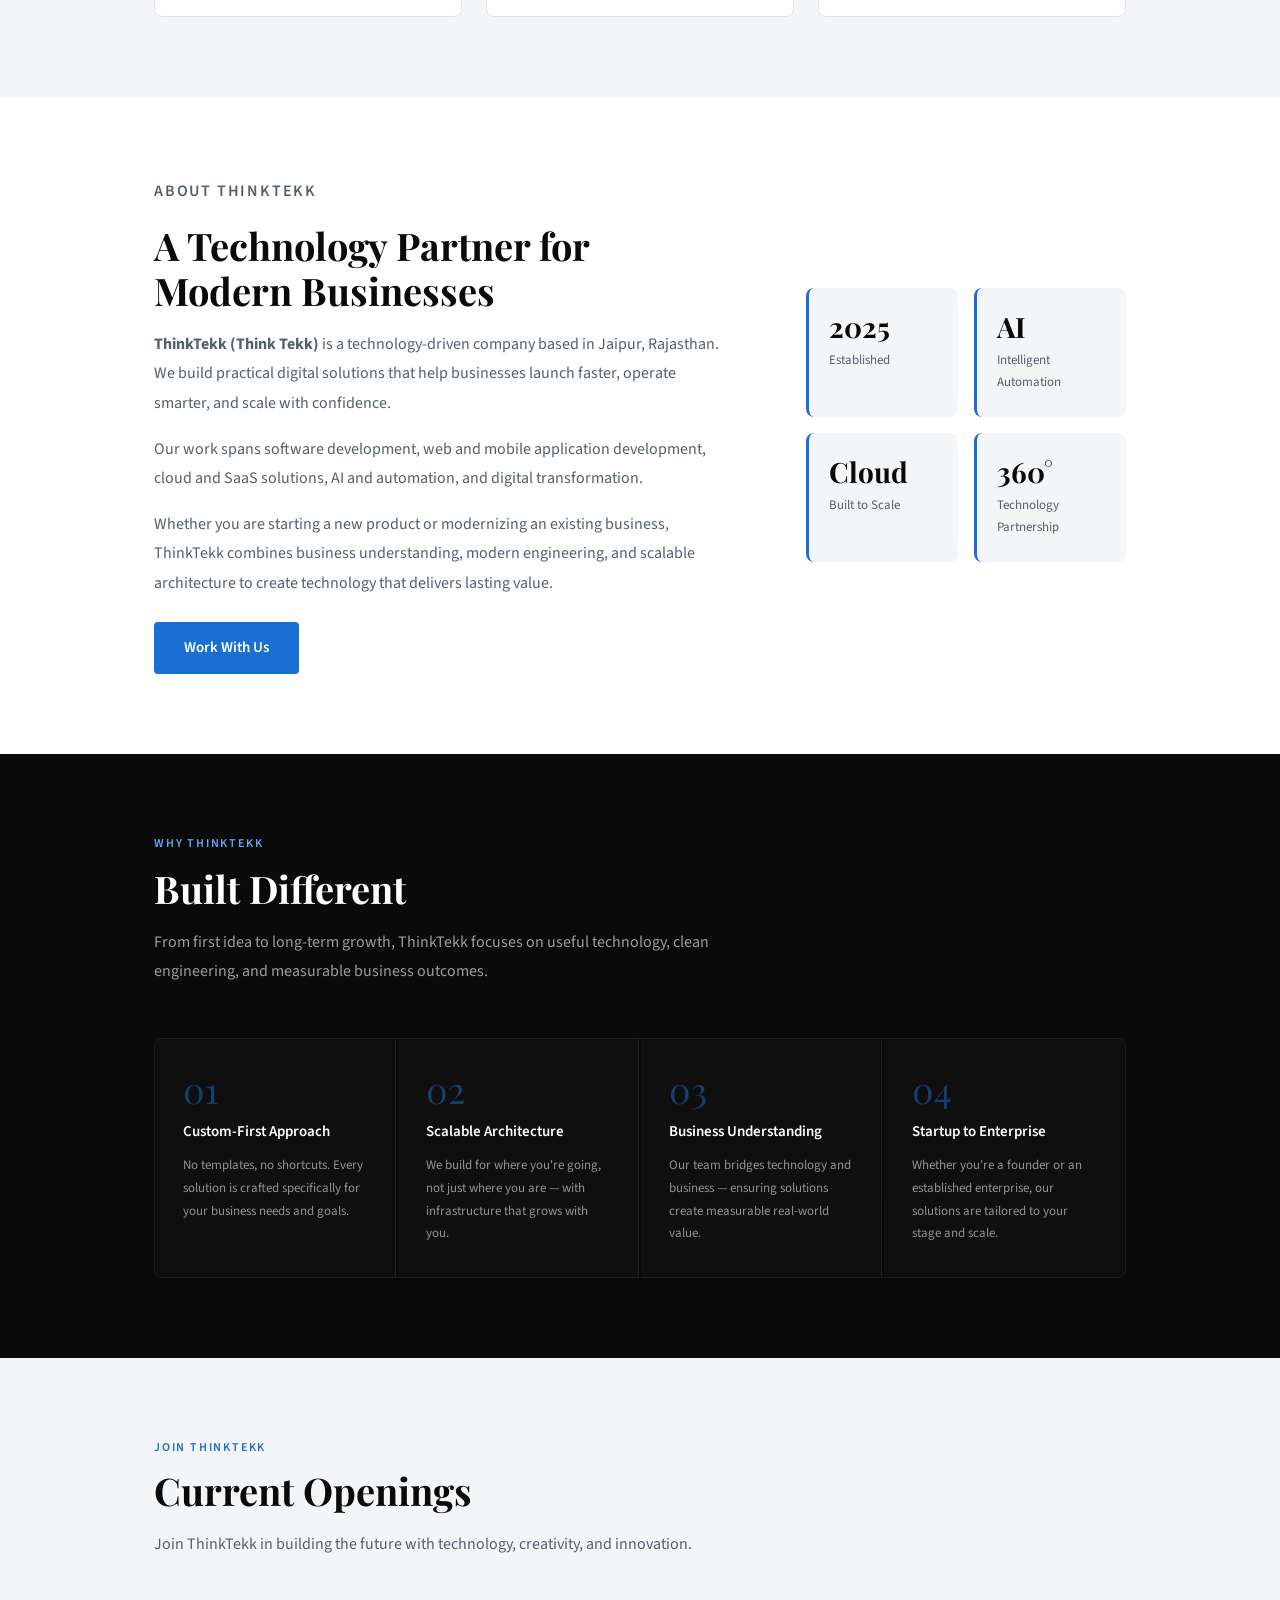
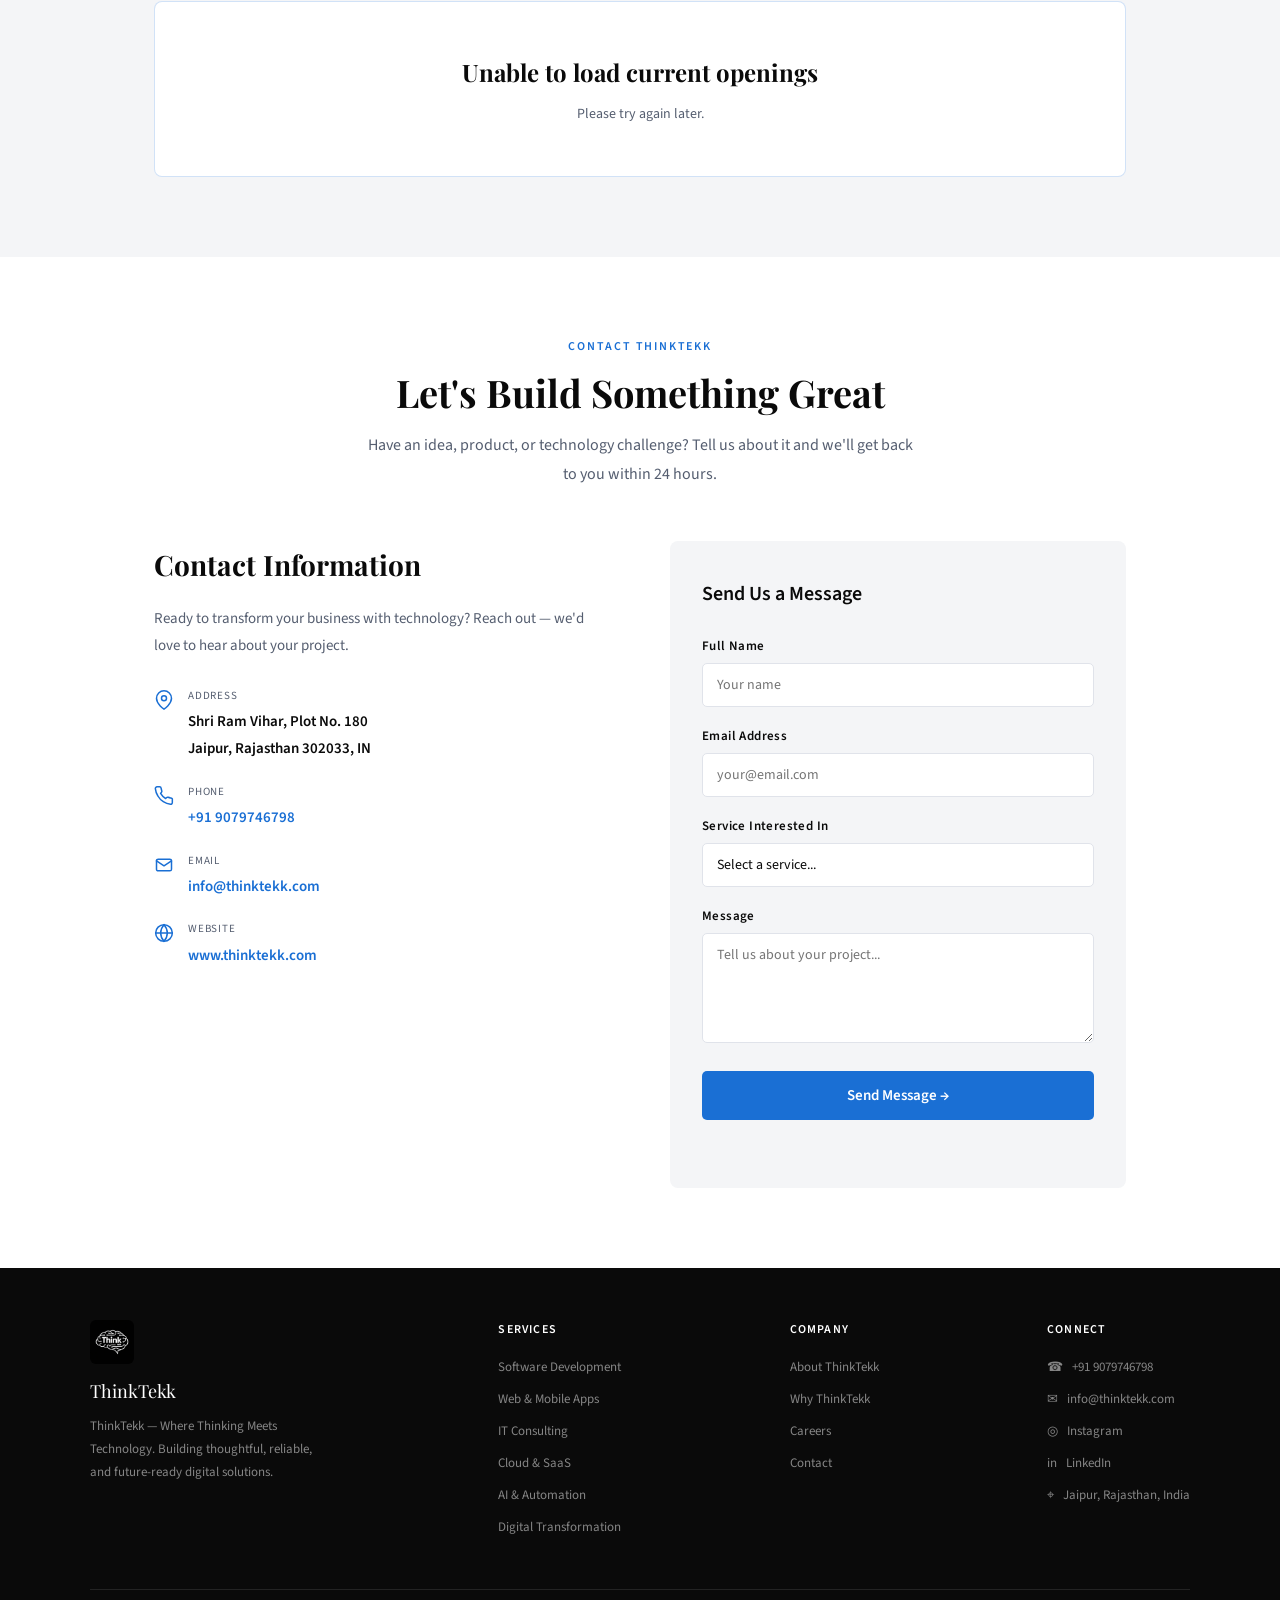
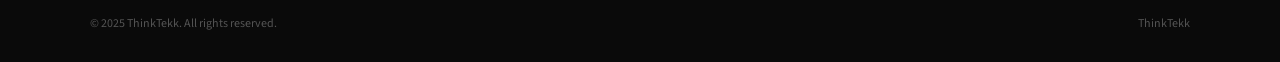
==== commit 51722bdd: "Use ThinkTekk brand tagline as homepage title and remove location-based SEO wording" ====
--- a/index.html
+++ b/index.html
@@ -3,9 +3,8 @@
 <head>
   <meta charset="UTF-8" />
   <meta name="viewport" content="width=device-width, initial-scale=1.0" />
-  <title>ThinkTekk | Software & IT Company in Jaipur</title>
-  <meta name="description" content="ThinkTekk is a software and IT company in Jaipur, Rajasthan, building custom software, websites, mobile apps, cloud solutions, AI automation, and digital products for businesses." />
-  <meta name="keywords" content="ThinkTekk, Think Tekk, Think Tek, Think Tech, ThinkTekk Jaipur, Think Tekk Jaipur, Think Tech Jaipur, software company Jaipur, IT company Jaipur, technology company Jaipur, software development company Jaipur, web development Jaipur, mobile app development Jaipur, AI company Jaipur, cloud solutions Jaipur, IT consulting Jaipur" />
+  <title>ThinkTekk – Where Thinking Meets Technology</title>
+  <meta name="description" content="ThinkTekk is a technology-driven company creating thoughtful digital products, modern software, cloud solutions, AI automation, and innovative experiences for growing businesses." />
   <meta name="author" content="ThinkTekk" />
   <meta name="application-name" content="ThinkTekk" />
   <meta name="apple-mobile-web-app-title" content="ThinkTekk" />
@@ -18,14 +17,14 @@
 
   <meta property="og:locale" content="en_IN" />
   <meta property="og:site_name" content="ThinkTekk" />
-  <meta property="og:title" content="ThinkTekk | Software & IT Company in Jaipur" />
-  <meta property="og:description" content="ThinkTekk is a Jaipur software and IT company delivering custom software, websites, mobile apps, cloud, AI automation and digital solutions." />
+  <meta property="og:title" content="ThinkTekk – Where Thinking Meets Technology" />
+  <meta property="og:description" content="ThinkTekk creates thoughtful digital products, modern software, cloud solutions, AI automation, and innovative technology experiences." />
   <meta property="og:image" content="https://thinktekk.com/asset/thinktekklogo.jpeg" />
   <meta property="og:url" content="https://thinktekk.com/" />
   <meta property="og:type" content="website" />
   <meta name="twitter:card" content="summary_large_image" />
-  <meta name="twitter:title" content="ThinkTekk | Software & IT Company in Jaipur" />
-  <meta name="twitter:description" content="ThinkTekk is a Jaipur software and IT company building modern digital products, cloud solutions and AI-powered automation." />
+  <meta name="twitter:title" content="ThinkTekk – Where Thinking Meets Technology" />
+  <meta name="twitter:description" content="ThinkTekk builds modern digital products, cloud solutions, AI-powered automation, and technology experiences for growing businesses." />
   <meta name="twitter:image" content="https://thinktekk.com/asset/thinktekklogo.jpeg" />
 
   <link rel="preconnect" href="https://fonts.googleapis.com"><link rel="preconnect" href="https://fonts.gstatic.com" crossorigin>
@@ -33,7 +32,7 @@
   <link rel="stylesheet" href="css/variables.css" /><link rel="stylesheet" href="css/base.css" /><link rel="stylesheet" href="css/navbar.css" /><link rel="stylesheet" href="css/hero.css" /><link rel="stylesheet" href="css/stats.css" /><link rel="stylesheet" href="css/services.css" /><link rel="stylesheet" href="css/about.css" /><link rel="stylesheet" href="css/why.css" /><link rel="stylesheet" href="css/contact.css" /><link rel="stylesheet" href="css/footer.css" /><link rel="stylesheet" href="css/careers.css" /><link rel="stylesheet" href="css/responsive.css" />
 
   <script type="application/ld+json">
-  {"@context":"https://schema.org","@type":"Organization","@id":"https://thinktekk.com/#organization","name":"ThinkTekk","legalName":"ThinkTekk","alternateName":["Think Tekk","Think Tek","Think Tech"],"url":"https://thinktekk.com/","logo":{"@type":"ImageObject","url":"https://thinktekk.com/asset/thinktekklogo.jpeg"},"image":"https://thinktekk.com/asset/thinktekklogo.jpeg","email":"mailto:info@thinktekk.com","telephone":"+91 9079746798","description":"ThinkTekk is a software and IT company in Jaipur building custom software, websites, mobile applications, cloud solutions, AI automation and digital products.","address":{"@type":"PostalAddress","streetAddress":"Shri Ram Vihar, Plot No. 180","addressLocality":"Jaipur","addressRegion":"Rajasthan","postalCode":"302033","addressCountry":"IN"},"sameAs":["https://www.instagram.com/thethinktekk/","https://www.linkedin.com/company/think-tekk/"]}
+  {"@context":"https://schema.org","@type":"Organization","@id":"https://thinktekk.com/#organization","name":"ThinkTekk","legalName":"ThinkTekk","alternateName":["Think Tekk","Think Tek","Think Tech"],"url":"https://thinktekk.com/","logo":{"@type":"ImageObject","url":"https://thinktekk.com/asset/thinktekklogo.jpeg"},"image":"https://thinktekk.com/asset/thinktekklogo.jpeg","email":"mailto:info@thinktekk.com","telephone":"+91 9079746798","description":"ThinkTekk creates modern software, digital products, cloud solutions, AI automation and technology experiences for growing businesses.","address":{"@type":"PostalAddress","streetAddress":"Shri Ram Vihar, Plot No. 180","addressLocality":"Jaipur","addressRegion":"Rajasthan","postalCode":"302033","addressCountry":"IN"},"sameAs":["https://www.instagram.com/thethinktekk/","https://www.linkedin.com/company/think-tekk/"]}
   </script>
   <script type="application/ld+json">
   {"@context":"https://schema.org","@type":"WebSite","@id":"https://thinktekk.com/#website","url":"https://thinktekk.com/","name":"ThinkTekk","alternateName":["Think Tekk","Think Tek","Think Tech"],"publisher":{"@id":"https://thinktekk.com/#organization"}}
@@ -41,7 +40,7 @@
 </head>
 <body>
   <nav id="navbar" class="navbar" aria-label="Main navigation">
-    <a href="#home" class="nav-logo" aria-label="ThinkTekk home"><img src="asset/thinktekklogo.jpeg" alt="ThinkTekk software and IT company Jaipur logo" /><span>ThinkTekk</span></a>
+    <a href="#home" class="nav-logo" aria-label="ThinkTekk home"><img src="asset/thinktekklogo.jpeg" alt="ThinkTekk logo" /><span>ThinkTekk</span></a>
     <div class="nav-links" id="navLinks"><a href="#services">Services</a><a href="#about">About</a><a href="#why">Why Us</a><a href="#careers">Careers</a><a href="#contact">Contact</a></div>
     <a href="#contact" class="nav-cta">Get a Quote</a><button class="nav-hamburger" id="hamburger" aria-label="Toggle menu"><span></span><span></span><span></span></button>
   </nav>
@@ -49,26 +48,25 @@
   <main>
     <section class="hero" id="home">
       <div class="hero-text">
-        <!-- <div class="hero-eyebrow">Think Tekk · Software &amp; IT Company</div> -->
         <h1>Where <em>Thinking</em> Meets<br />Technology</h1>
-        <p class="hero-sub"><strong>ThinkTekk</strong> is a software and IT company in Jaipur, Rajasthan, helping startups, small businesses, and enterprises turn ideas into scalable, secure, and high-performance digital products. We build custom software, websites, mobile applications, cloud solutions, and AI-powered automation using modern technology and thoughtful engineering.</p>
+        <p class="hero-sub"><strong>ThinkTekk</strong> turns ideas into meaningful digital experiences. We create modern software, websites, mobile applications, cloud solutions, and AI-powered automation that help businesses move forward with confidence.</p>
         <div class="hero-btns"><a href="#services" class="btn-primary">Explore Services</a><a href="#contact" class="btn-ghost">Talk to Us</a></div>
       </div>
       <div class="hero-visual"><div class="hero-logo-wrap"><img src="asset/thinktekklogo.jpeg" alt="ThinkTekk logo" /></div></div>
     </section>
 
-    <div class="stats-bar"><div class="stat"><span class="stat-num">2025</span><span class="stat-label">Established in Jaipur</span></div><div class="stat"><span class="stat-num">AI</span><span class="stat-label">Intelligent Automation</span></div><div class="stat"><span class="stat-num">Cloud</span><span class="stat-label">Built to Scale</span></div><div class="stat"><span class="stat-num">360°</span><span class="stat-label">Technology Partnership</span></div></div>
+    <div class="stats-bar"><div class="stat"><span class="stat-num">2025</span><span class="stat-label">Established</span></div><div class="stat"><span class="stat-num">AI</span><span class="stat-label">Intelligent Automation</span></div><div class="stat"><span class="stat-num">Cloud</span><span class="stat-label">Built to Scale</span></div><div class="stat"><span class="stat-num">360°</span><span class="stat-label">Technology Partnership</span></div></div>
 
-    <section class="services" id="services"><div class="section-inner"><div class="services-header"><div><p class="section-tag">What ThinkTekk Does</p><h2 class="section-title">Software, Web, Cloud, AI &amp; IT Services</h2><p class="section-sub">ThinkTekk provides end-to-end technology services in Jaipur, from custom software and web development to cloud, AI automation and digital transformation.</p></div><a href="#contact" class="btn-primary">Start a Project</a></div><div class="services-grid" id="servicesGrid"></div></div></section>
+    <section class="services" id="services"><div class="section-inner"><div class="services-header"><div><p class="section-tag">What ThinkTekk Does</p><h2 class="section-title">Technology Built Around Your Ideas</h2><p class="section-sub">From custom software and digital products to cloud platforms, AI automation and modern web experiences, we create technology with purpose.</p></div><a href="#contact" class="btn-primary">Start a Project</a></div><div class="services-grid" id="servicesGrid"></div></div></section>
 
-    <section class="about" id="about"><div class="section-inner"><div class="about-inner"><div class="about-text"><p class="section-tag">About ThinkTekk</p><h2 class="section-title">A Jaipur Technology Partner for Modern Businesses</h2><p><strong>ThinkTekk (Think Tekk)</strong> is a technology company based in Jaipur, Rajasthan. We build practical digital solutions that help businesses launch faster, operate smarter, and scale with confidence.</p><p>Our work spans software development, web and mobile application development, IT services and consulting, cloud and SaaS solutions, AI and automation, and digital transformation.</p><p>Whether you are starting a new product or modernizing an existing business, ThinkTekk combines business understanding, modern engineering, and scalable architecture to create technology that delivers lasting value.</p><a href="#contact" class="btn-primary">Work With Us</a></div><div class="about-highlights" id="aboutHighlights"></div></div></div></section>
+    <section class="about" id="about"><div class="section-inner"><div class="about-inner"><div class="about-text"><p class="section-tag">About ThinkTekk</p><h2 class="section-title">A Technology Partner for Modern Businesses</h2><p><strong>ThinkTekk (Think Tekk)</strong> is a technology-driven company based in Jaipur, Rajasthan. We build practical digital solutions that help businesses launch faster, operate smarter, and scale with confidence.</p><p>Our work spans software development, web and mobile application development, cloud and SaaS solutions, AI and automation, and digital transformation.</p><p>Whether you are starting a new product or modernizing an existing business, ThinkTekk combines business understanding, modern engineering, and scalable architecture to create technology that delivers lasting value.</p><a href="#contact" class="btn-primary">Work With Us</a></div><div class="about-highlights" id="aboutHighlights"></div></div></div></section>
 
     <section class="why" id="why"><div class="section-inner"><p class="section-tag accent-blue">Why ThinkTekk</p><h2 class="section-title light">Built Different</h2><p class="section-sub light">From first idea to long-term growth, ThinkTekk focuses on useful technology, clean engineering, and measurable business outcomes.</p><div class="why-grid" id="whyGrid"></div></div></section>
     <section class="careers" id="careers"><div class="section-inner"><div class="careers-header"><p class="section-tag">Join ThinkTekk</p><h2 class="section-title">Current Openings</h2><p class="section-sub">Join ThinkTekk in building the future with technology, creativity, and innovation.</p></div><div class="careers-grid" id="careersGrid"><p class="careers-loading">Loading current openings...</p></div></div></section>
-    <section class="contact" id="contact"><div class="section-inner"><div class="contact-header"><p class="section-tag">Contact ThinkTekk</p><h2 class="section-title">Let's Build Something Great</h2><p class="section-sub centered">Looking for a software or technology partner in Jaipur? Tell us about your project and we'll get back to you within 24 hours.</p></div><div class="contact-inner"><div class="contact-info" id="contactInfo"></div><div class="contact-form"><h3>Send Us a Message</h3><div class="form-row"><label for="name">Full Name</label><input type="text" id="name" placeholder="Your name" autocomplete="name" /></div><div class="form-row"><label for="email">Email Address</label><input type="email" id="email" placeholder="your@email.com" autocomplete="email" /></div><div class="form-row"><label for="service">Service Interested In</label><select id="service"><option value="">Select a service...</option><option>Software Development</option><option>Web &amp; Mobile App Development</option><option>IT Services &amp; Consulting</option><option>Cloud &amp; SaaS Solutions</option><option>AI &amp; Automation</option><option>Digital Transformation</option></select></div><div class="form-row"><label for="message">Message</label><textarea id="message" placeholder="Tell us about your project..."></textarea></div><button class="form-submit" id="formSubmit">Send Message →</button><p class="form-feedback" id="formFeedback"></p></div></div></div></section>
+    <section class="contact" id="contact"><div class="section-inner"><div class="contact-header"><p class="section-tag">Contact ThinkTekk</p><h2 class="section-title">Let's Build Something Great</h2><p class="section-sub centered">Have an idea, product, or technology challenge? Tell us about it and we'll get back to you within 24 hours.</p></div><div class="contact-inner"><div class="contact-info" id="contactInfo"></div><div class="contact-form"><h3>Send Us a Message</h3><div class="form-row"><label for="name">Full Name</label><input type="text" id="name" placeholder="Your name" autocomplete="name" /></div><div class="form-row"><label for="email">Email Address</label><input type="email" id="email" placeholder="your@email.com" autocomplete="email" /></div><div class="form-row"><label for="service">Service Interested In</label><select id="service"><option value="">Select a service...</option><option>Software Development</option><option>Web &amp; Mobile App Development</option><option>IT Services &amp; Consulting</option><option>Cloud &amp; SaaS Solutions</option><option>AI &amp; Automation</option><option>Digital Transformation</option></select></div><div class="form-row"><label for="message">Message</label><textarea id="message" placeholder="Tell us about your project..."></textarea></div><button class="form-submit" id="formSubmit">Send Message →</button><p class="form-feedback" id="formFeedback"></p></div></div></div></section>
   </main>
 
-  <footer><div class="footer-top"><div class="footer-brand"><img src="asset/thinktekklogo.jpeg" alt="ThinkTekk" /><p class="brand-name">ThinkTekk</p><p>ThinkTekk — Where Thinking Meets Technology. Software and IT solutions for modern businesses in Jaipur and beyond.</p></div><div class="footer-col"><h4>Services</h4><a href="#services">Software Development</a><a href="#services">Web &amp; Mobile Apps</a><a href="#services">IT Consulting</a><a href="#services">Cloud &amp; SaaS</a><a href="#services">AI &amp; Automation</a><a href="#services">Digital Transformation</a></div><div class="footer-col"><h4>Company</h4><a href="#about">About ThinkTekk</a><a href="#why">Why ThinkTekk</a><a href="#careers">Careers</a><a href="#contact">Contact</a></div><div class="footer-col"><h4>Connect</h4><a class="social-link" href="tel:+919079746798"><span>☎</span><span>+91 9079746798</span></a><a class="social-link" href="mailto:info@thinktekk.com"><span>✉</span><span>info@thinktekk.com</span></a><a class="social-link" href="https://www.instagram.com/thethinktekk/" target="_blank" rel="noopener noreferrer"><span>◎</span><span>Instagram</span></a><a class="social-link" href="https://www.linkedin.com/company/think-tekk/" target="_blank" rel="noopener noreferrer"><span>in</span><span>LinkedIn</span></a><span class="social-link"><span>⌖</span><span>Jaipur, Rajasthan, India</span></span></div></div><div class="footer-bottom"><p>© 2025 ThinkTekk. All rights reserved.</p><a href="#home">ThinkTekk</a></div></footer>
+  <footer><div class="footer-top"><div class="footer-brand"><img src="asset/thinktekklogo.jpeg" alt="ThinkTekk" /><p class="brand-name">ThinkTekk</p><p>ThinkTekk — Where Thinking Meets Technology. Building thoughtful, reliable, and future-ready digital solutions.</p></div><div class="footer-col"><h4>Services</h4><a href="#services">Software Development</a><a href="#services">Web &amp; Mobile Apps</a><a href="#services">IT Consulting</a><a href="#services">Cloud &amp; SaaS</a><a href="#services">AI &amp; Automation</a><a href="#services">Digital Transformation</a></div><div class="footer-col"><h4>Company</h4><a href="#about">About ThinkTekk</a><a href="#why">Why ThinkTekk</a><a href="#careers">Careers</a><a href="#contact">Contact</a></div><div class="footer-col"><h4>Connect</h4><a class="social-link" href="tel:+919079746798"><span>☎</span><span>+91 9079746798</span></a><a class="social-link" href="mailto:info@thinktekk.com"><span>✉</span><span>info@thinktekk.com</span></a><a class="social-link" href="https://www.instagram.com/thethinktekk/" target="_blank" rel="noopener noreferrer"><span>◎</span><span>Instagram</span></a><a class="social-link" href="https://www.linkedin.com/company/think-tekk/" target="_blank" rel="noopener noreferrer"><span>in</span><span>LinkedIn</span></a><span class="social-link"><span>⌖</span><span>Jaipur, Rajasthan, India</span></span></div></div><div class="footer-bottom"><p>© 2025 ThinkTekk. All rights reserved.</p><a href="#home">ThinkTekk</a></div></footer>
 
   <script src="js/data.js"></script><script src="js/navbar.js"></script><script src="js/services.js"></script><script src="js/about.js"></script><script src="js/why.js"></script><script src="js/contact.js"></script><script src="js/form.js"></script><script src="js/careers.js"></script><script src="js/animations.js"></script>
 </body>
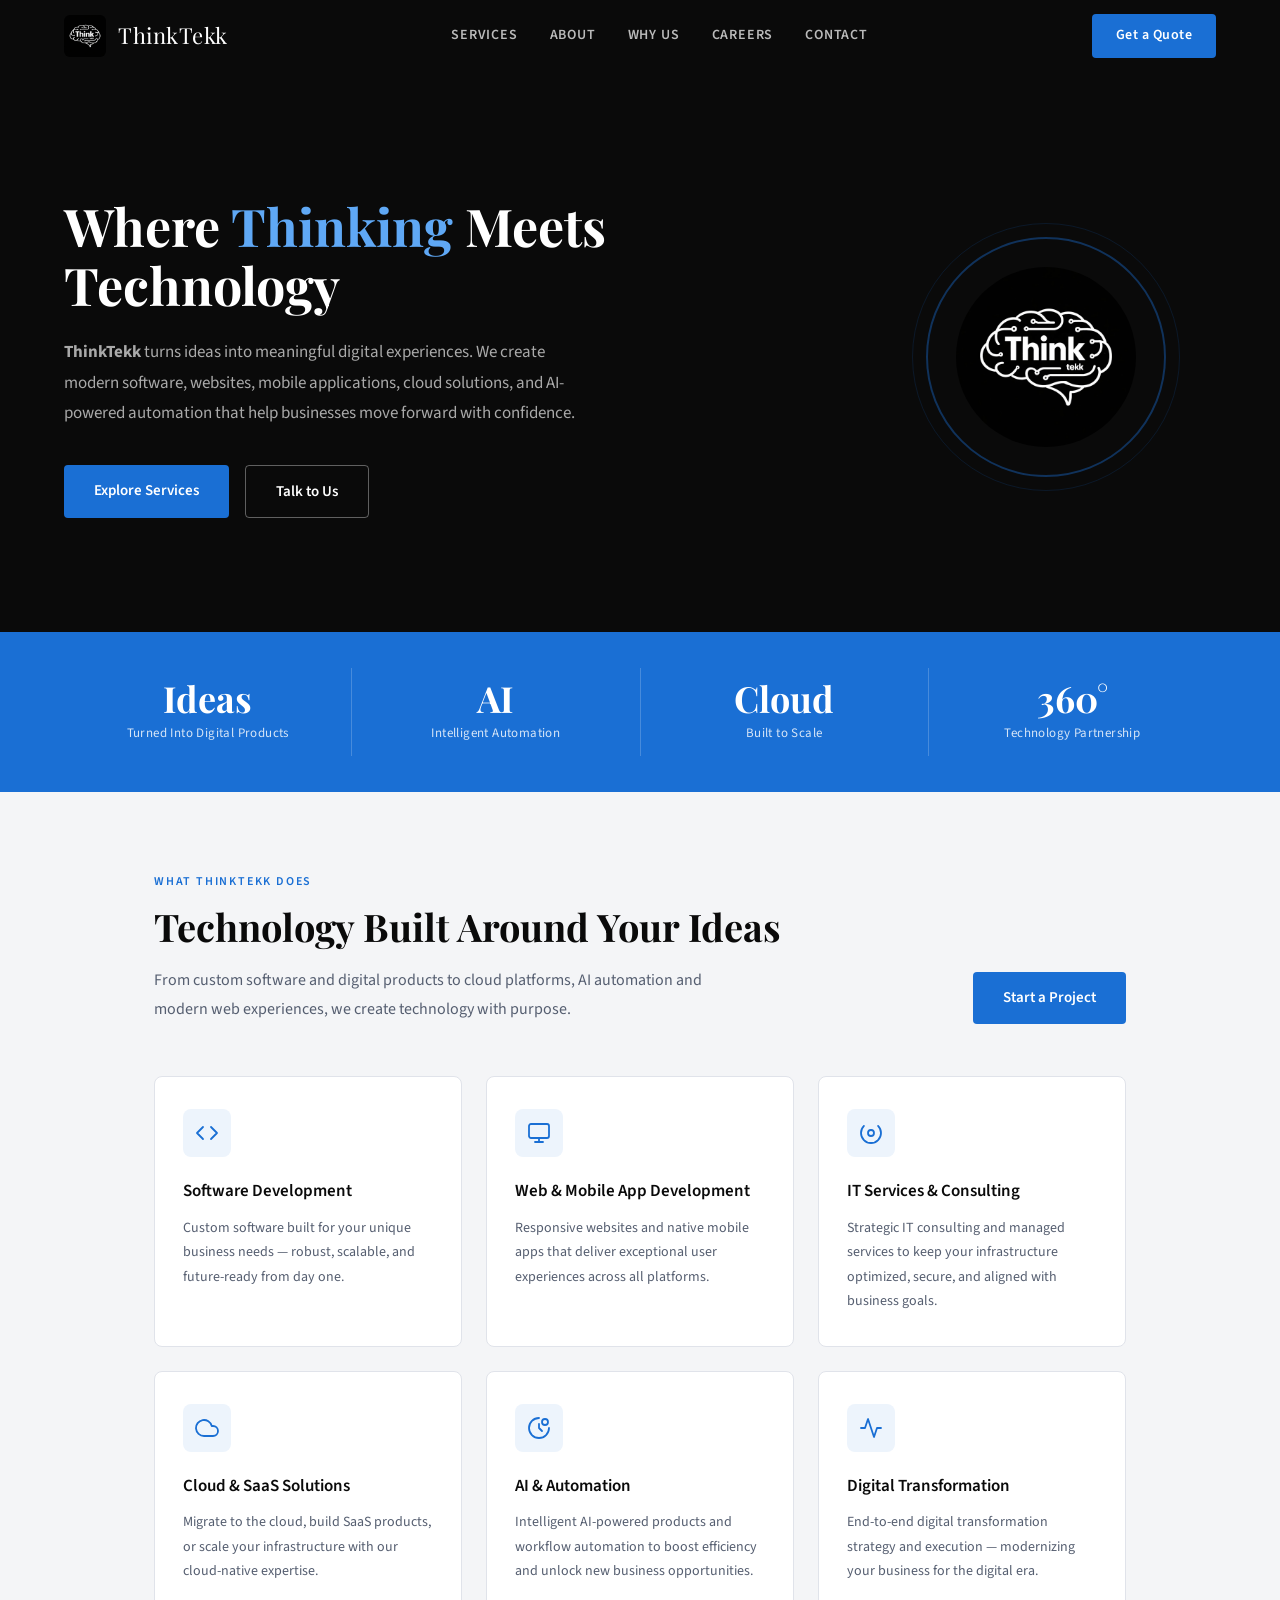
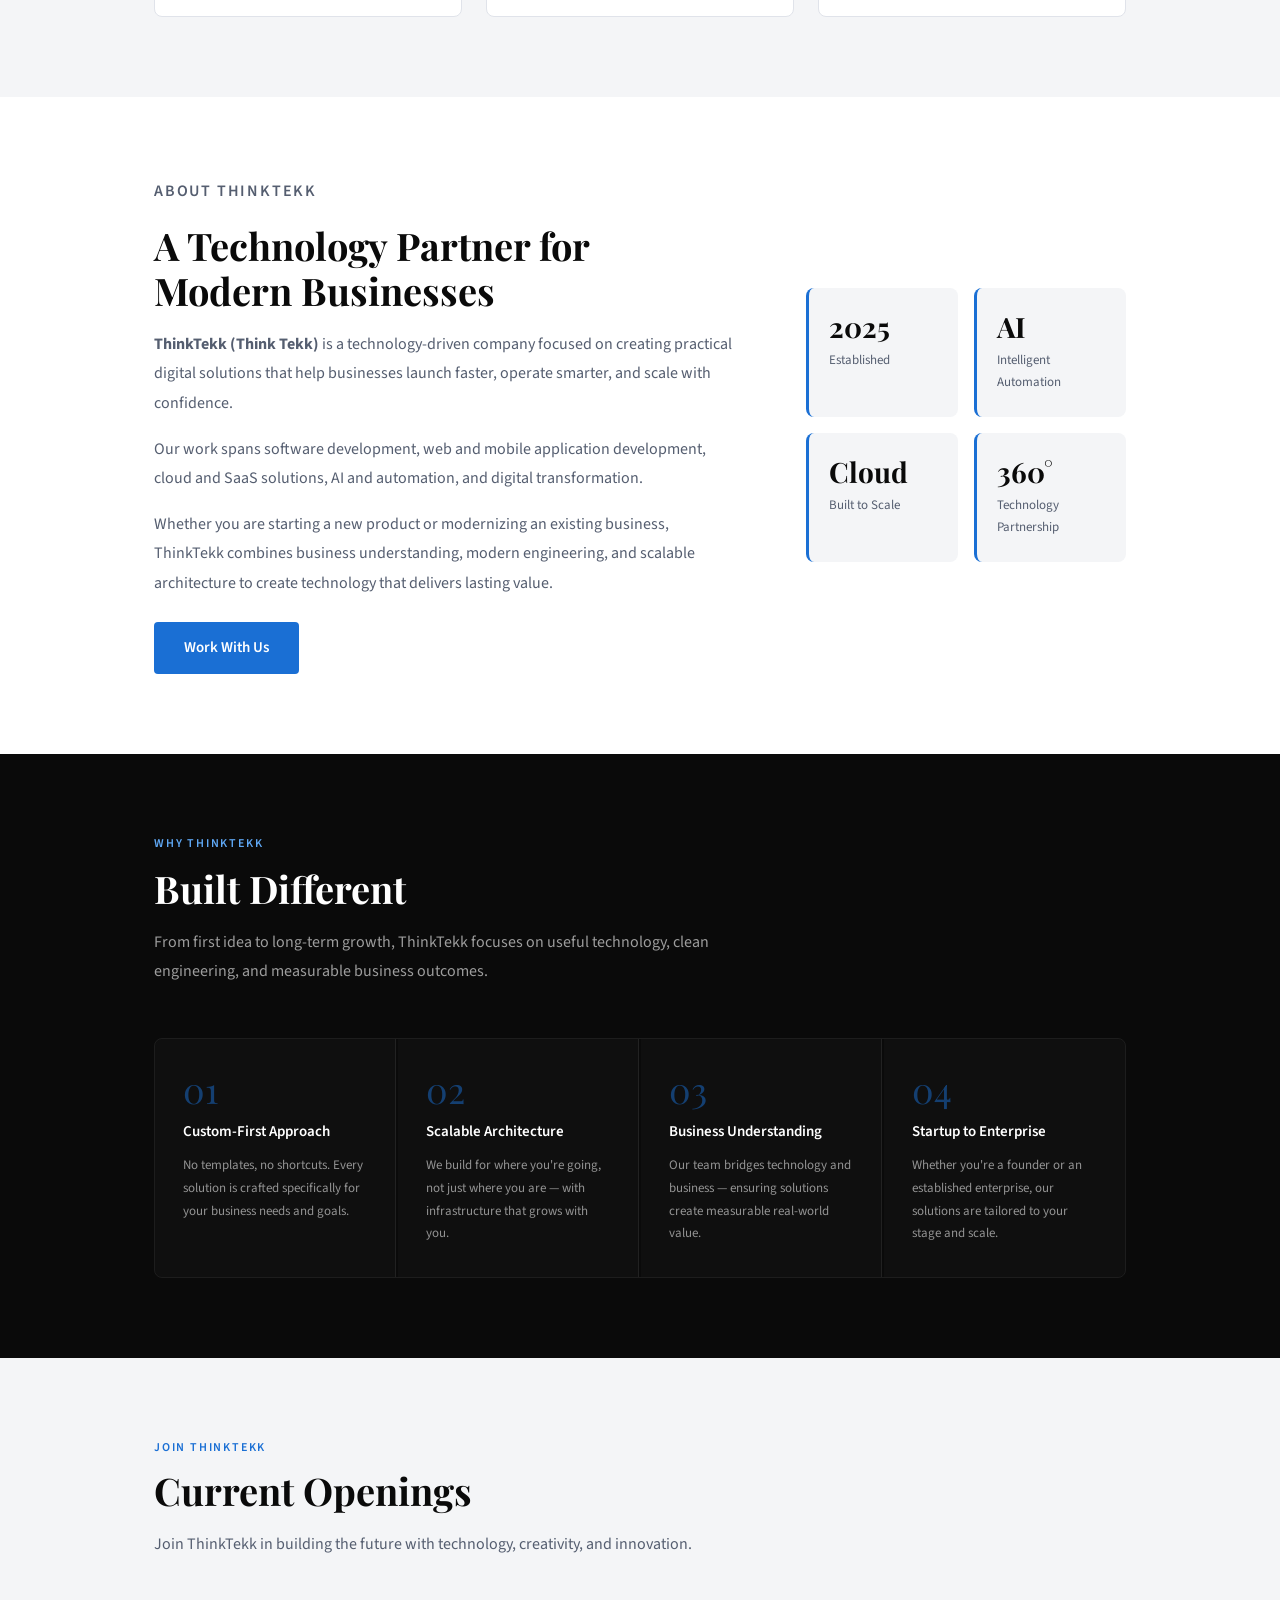
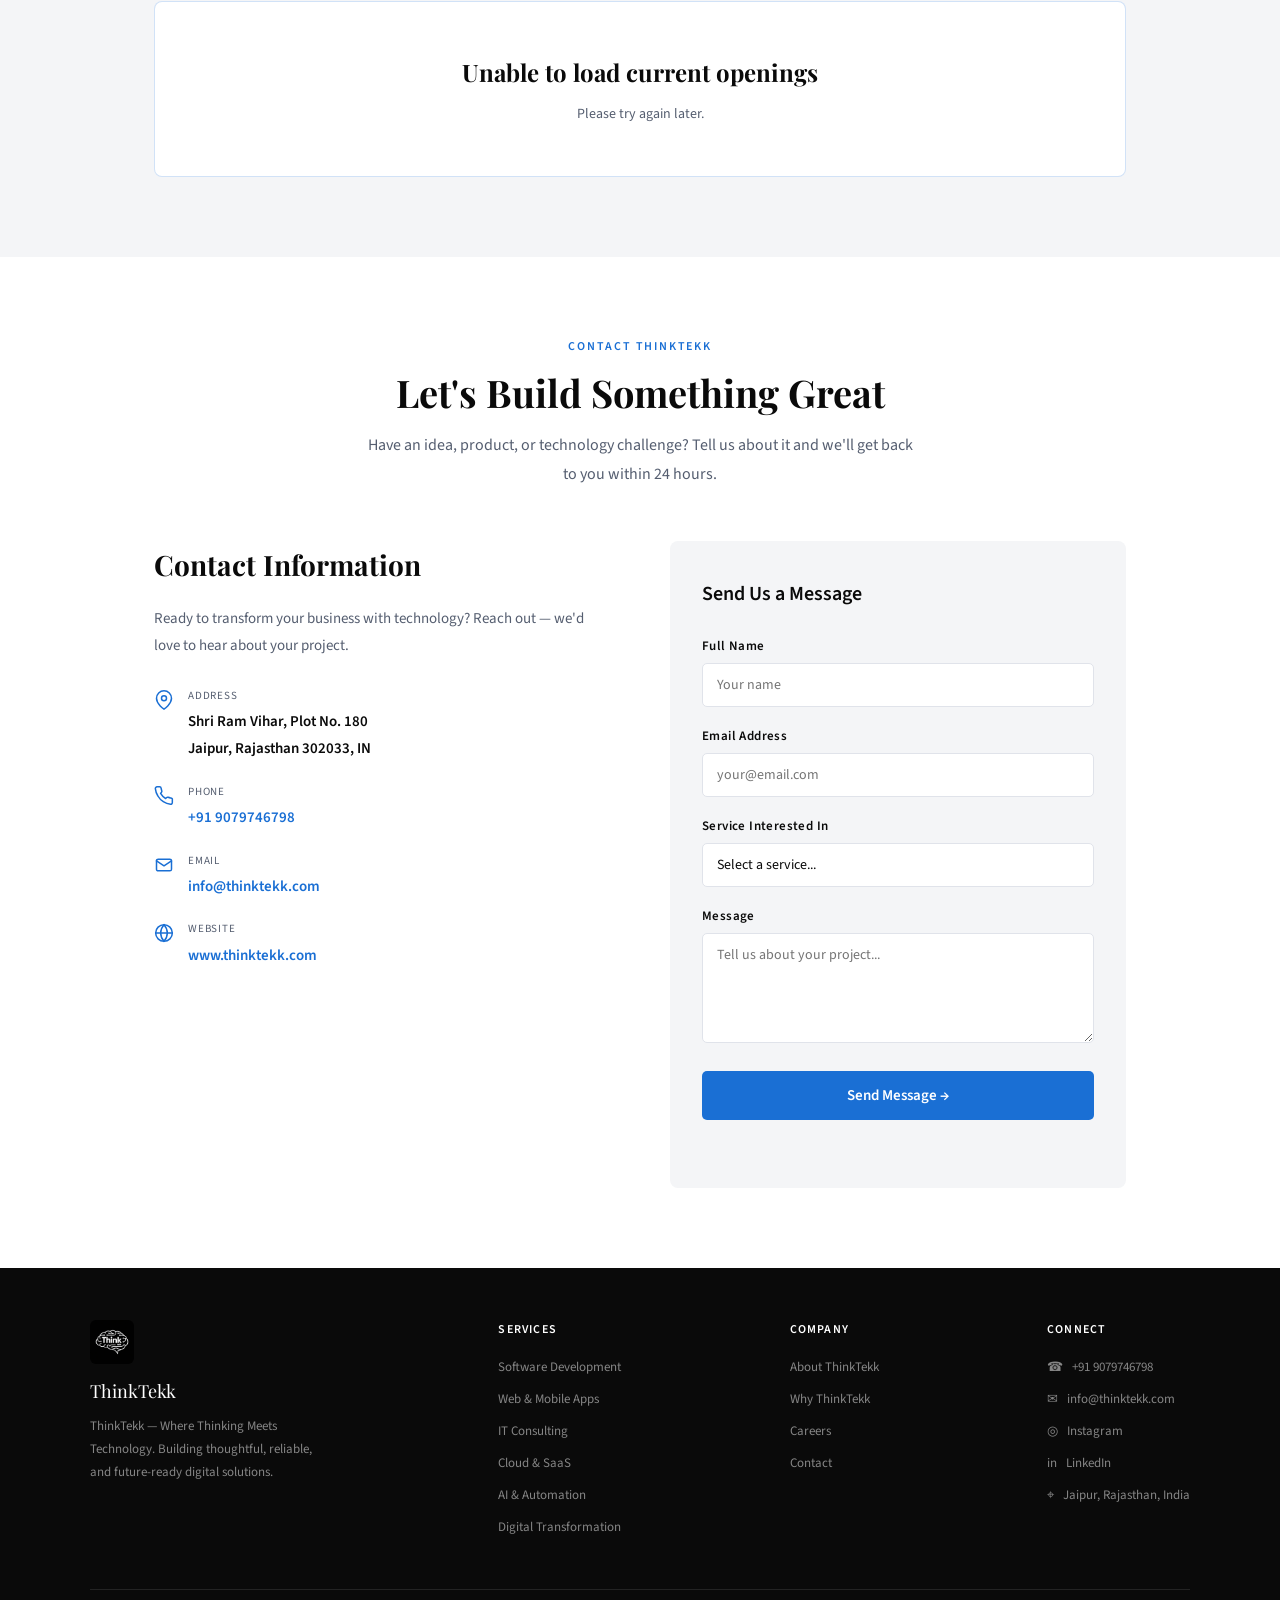
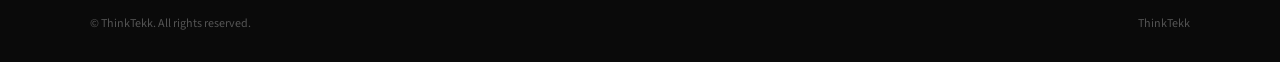
==== commit a5823d7c: "Remove established year and make homepage stats more brand-focused" ====
--- a/index.html
+++ b/index.html
@@ -4,7 +4,7 @@
   <meta charset="UTF-8" />
   <meta name="viewport" content="width=device-width, initial-scale=1.0" />
   <title>ThinkTekk – Where Thinking Meets Technology</title>
-  <meta name="description" content="ThinkTekk is a technology-driven company creating thoughtful digital products, modern software, cloud solutions, AI automation, and innovative experiences for growing businesses." />
+  <meta name="description" content="ThinkTekk turns ideas into meaningful digital experiences through modern software, websites, mobile applications, cloud solutions, AI-powered automation, and thoughtful technology." />
   <meta name="author" content="ThinkTekk" />
   <meta name="application-name" content="ThinkTekk" />
   <meta name="apple-mobile-web-app-title" content="ThinkTekk" />
@@ -55,18 +55,18 @@
       <div class="hero-visual"><div class="hero-logo-wrap"><img src="asset/thinktekklogo.jpeg" alt="ThinkTekk logo" /></div></div>
     </section>
 
-    <div class="stats-bar"><div class="stat"><span class="stat-num">2025</span><span class="stat-label">Established</span></div><div class="stat"><span class="stat-num">AI</span><span class="stat-label">Intelligent Automation</span></div><div class="stat"><span class="stat-num">Cloud</span><span class="stat-label">Built to Scale</span></div><div class="stat"><span class="stat-num">360°</span><span class="stat-label">Technology Partnership</span></div></div>
+    <div class="stats-bar"><div class="stat"><span class="stat-num">Ideas</span><span class="stat-label">Turned Into Digital Products</span></div><div class="stat"><span class="stat-num">AI</span><span class="stat-label">Intelligent Automation</span></div><div class="stat"><span class="stat-num">Cloud</span><span class="stat-label">Built to Scale</span></div><div class="stat"><span class="stat-num">360°</span><span class="stat-label">Technology Partnership</span></div></div>
 
     <section class="services" id="services"><div class="section-inner"><div class="services-header"><div><p class="section-tag">What ThinkTekk Does</p><h2 class="section-title">Technology Built Around Your Ideas</h2><p class="section-sub">From custom software and digital products to cloud platforms, AI automation and modern web experiences, we create technology with purpose.</p></div><a href="#contact" class="btn-primary">Start a Project</a></div><div class="services-grid" id="servicesGrid"></div></div></section>
 
-    <section class="about" id="about"><div class="section-inner"><div class="about-inner"><div class="about-text"><p class="section-tag">About ThinkTekk</p><h2 class="section-title">A Technology Partner for Modern Businesses</h2><p><strong>ThinkTekk (Think Tekk)</strong> is a technology-driven company based in Jaipur, Rajasthan. We build practical digital solutions that help businesses launch faster, operate smarter, and scale with confidence.</p><p>Our work spans software development, web and mobile application development, cloud and SaaS solutions, AI and automation, and digital transformation.</p><p>Whether you are starting a new product or modernizing an existing business, ThinkTekk combines business understanding, modern engineering, and scalable architecture to create technology that delivers lasting value.</p><a href="#contact" class="btn-primary">Work With Us</a></div><div class="about-highlights" id="aboutHighlights"></div></div></div></section>
+    <section class="about" id="about"><div class="section-inner"><div class="about-inner"><div class="about-text"><p class="section-tag">About ThinkTekk</p><h2 class="section-title">A Technology Partner for Modern Businesses</h2><p><strong>ThinkTekk (Think Tekk)</strong> is a technology-driven company focused on creating practical digital solutions that help businesses launch faster, operate smarter, and scale with confidence.</p><p>Our work spans software development, web and mobile application development, cloud and SaaS solutions, AI and automation, and digital transformation.</p><p>Whether you are starting a new product or modernizing an existing business, ThinkTekk combines business understanding, modern engineering, and scalable architecture to create technology that delivers lasting value.</p><a href="#contact" class="btn-primary">Work With Us</a></div><div class="about-highlights" id="aboutHighlights"></div></div></div></section>
 
     <section class="why" id="why"><div class="section-inner"><p class="section-tag accent-blue">Why ThinkTekk</p><h2 class="section-title light">Built Different</h2><p class="section-sub light">From first idea to long-term growth, ThinkTekk focuses on useful technology, clean engineering, and measurable business outcomes.</p><div class="why-grid" id="whyGrid"></div></div></section>
     <section class="careers" id="careers"><div class="section-inner"><div class="careers-header"><p class="section-tag">Join ThinkTekk</p><h2 class="section-title">Current Openings</h2><p class="section-sub">Join ThinkTekk in building the future with technology, creativity, and innovation.</p></div><div class="careers-grid" id="careersGrid"><p class="careers-loading">Loading current openings...</p></div></div></section>
     <section class="contact" id="contact"><div class="section-inner"><div class="contact-header"><p class="section-tag">Contact ThinkTekk</p><h2 class="section-title">Let's Build Something Great</h2><p class="section-sub centered">Have an idea, product, or technology challenge? Tell us about it and we'll get back to you within 24 hours.</p></div><div class="contact-inner"><div class="contact-info" id="contactInfo"></div><div class="contact-form"><h3>Send Us a Message</h3><div class="form-row"><label for="name">Full Name</label><input type="text" id="name" placeholder="Your name" autocomplete="name" /></div><div class="form-row"><label for="email">Email Address</label><input type="email" id="email" placeholder="your@email.com" autocomplete="email" /></div><div class="form-row"><label for="service">Service Interested In</label><select id="service"><option value="">Select a service...</option><option>Software Development</option><option>Web &amp; Mobile App Development</option><option>IT Services &amp; Consulting</option><option>Cloud &amp; SaaS Solutions</option><option>AI &amp; Automation</option><option>Digital Transformation</option></select></div><div class="form-row"><label for="message">Message</label><textarea id="message" placeholder="Tell us about your project..."></textarea></div><button class="form-submit" id="formSubmit">Send Message →</button><p class="form-feedback" id="formFeedback"></p></div></div></div></section>
   </main>
 
-  <footer><div class="footer-top"><div class="footer-brand"><img src="asset/thinktekklogo.jpeg" alt="ThinkTekk" /><p class="brand-name">ThinkTekk</p><p>ThinkTekk — Where Thinking Meets Technology. Building thoughtful, reliable, and future-ready digital solutions.</p></div><div class="footer-col"><h4>Services</h4><a href="#services">Software Development</a><a href="#services">Web &amp; Mobile Apps</a><a href="#services">IT Consulting</a><a href="#services">Cloud &amp; SaaS</a><a href="#services">AI &amp; Automation</a><a href="#services">Digital Transformation</a></div><div class="footer-col"><h4>Company</h4><a href="#about">About ThinkTekk</a><a href="#why">Why ThinkTekk</a><a href="#careers">Careers</a><a href="#contact">Contact</a></div><div class="footer-col"><h4>Connect</h4><a class="social-link" href="tel:+919079746798"><span>☎</span><span>+91 9079746798</span></a><a class="social-link" href="mailto:info@thinktekk.com"><span>✉</span><span>info@thinktekk.com</span></a><a class="social-link" href="https://www.instagram.com/thethinktekk/" target="_blank" rel="noopener noreferrer"><span>◎</span><span>Instagram</span></a><a class="social-link" href="https://www.linkedin.com/company/think-tekk/" target="_blank" rel="noopener noreferrer"><span>in</span><span>LinkedIn</span></a><span class="social-link"><span>⌖</span><span>Jaipur, Rajasthan, India</span></span></div></div><div class="footer-bottom"><p>© 2025 ThinkTekk. All rights reserved.</p><a href="#home">ThinkTekk</a></div></footer>
+  <footer><div class="footer-top"><div class="footer-brand"><img src="asset/thinktekklogo.jpeg" alt="ThinkTekk" /><p class="brand-name">ThinkTekk</p><p>ThinkTekk — Where Thinking Meets Technology. Building thoughtful, reliable, and future-ready digital solutions.</p></div><div class="footer-col"><h4>Services</h4><a href="#services">Software Development</a><a href="#services">Web &amp; Mobile Apps</a><a href="#services">IT Consulting</a><a href="#services">Cloud &amp; SaaS</a><a href="#services">AI &amp; Automation</a><a href="#services">Digital Transformation</a></div><div class="footer-col"><h4>Company</h4><a href="#about">About ThinkTekk</a><a href="#why">Why ThinkTekk</a><a href="#careers">Careers</a><a href="#contact">Contact</a></div><div class="footer-col"><h4>Connect</h4><a class="social-link" href="tel:+919079746798"><span>☎</span><span>+91 9079746798</span></a><a class="social-link" href="mailto:info@thinktekk.com"><span>✉</span><span>info@thinktekk.com</span></a><a class="social-link" href="https://www.instagram.com/thethinktekk/" target="_blank" rel="noopener noreferrer"><span>◎</span><span>Instagram</span></a><a class="social-link" href="https://www.linkedin.com/company/think-tekk/" target="_blank" rel="noopener noreferrer"><span>in</span><span>LinkedIn</span></a><span class="social-link"><span>⌖</span><span>Jaipur, Rajasthan, India</span></span></div></div><div class="footer-bottom"><p>© ThinkTekk. All rights reserved.</p><a href="#home">ThinkTekk</a></div></footer>
 
   <script src="js/data.js"></script><script src="js/navbar.js"></script><script src="js/services.js"></script><script src="js/about.js"></script><script src="js/why.js"></script><script src="js/contact.js"></script><script src="js/form.js"></script><script src="js/careers.js"></script><script src="js/animations.js"></script>
 </body>
